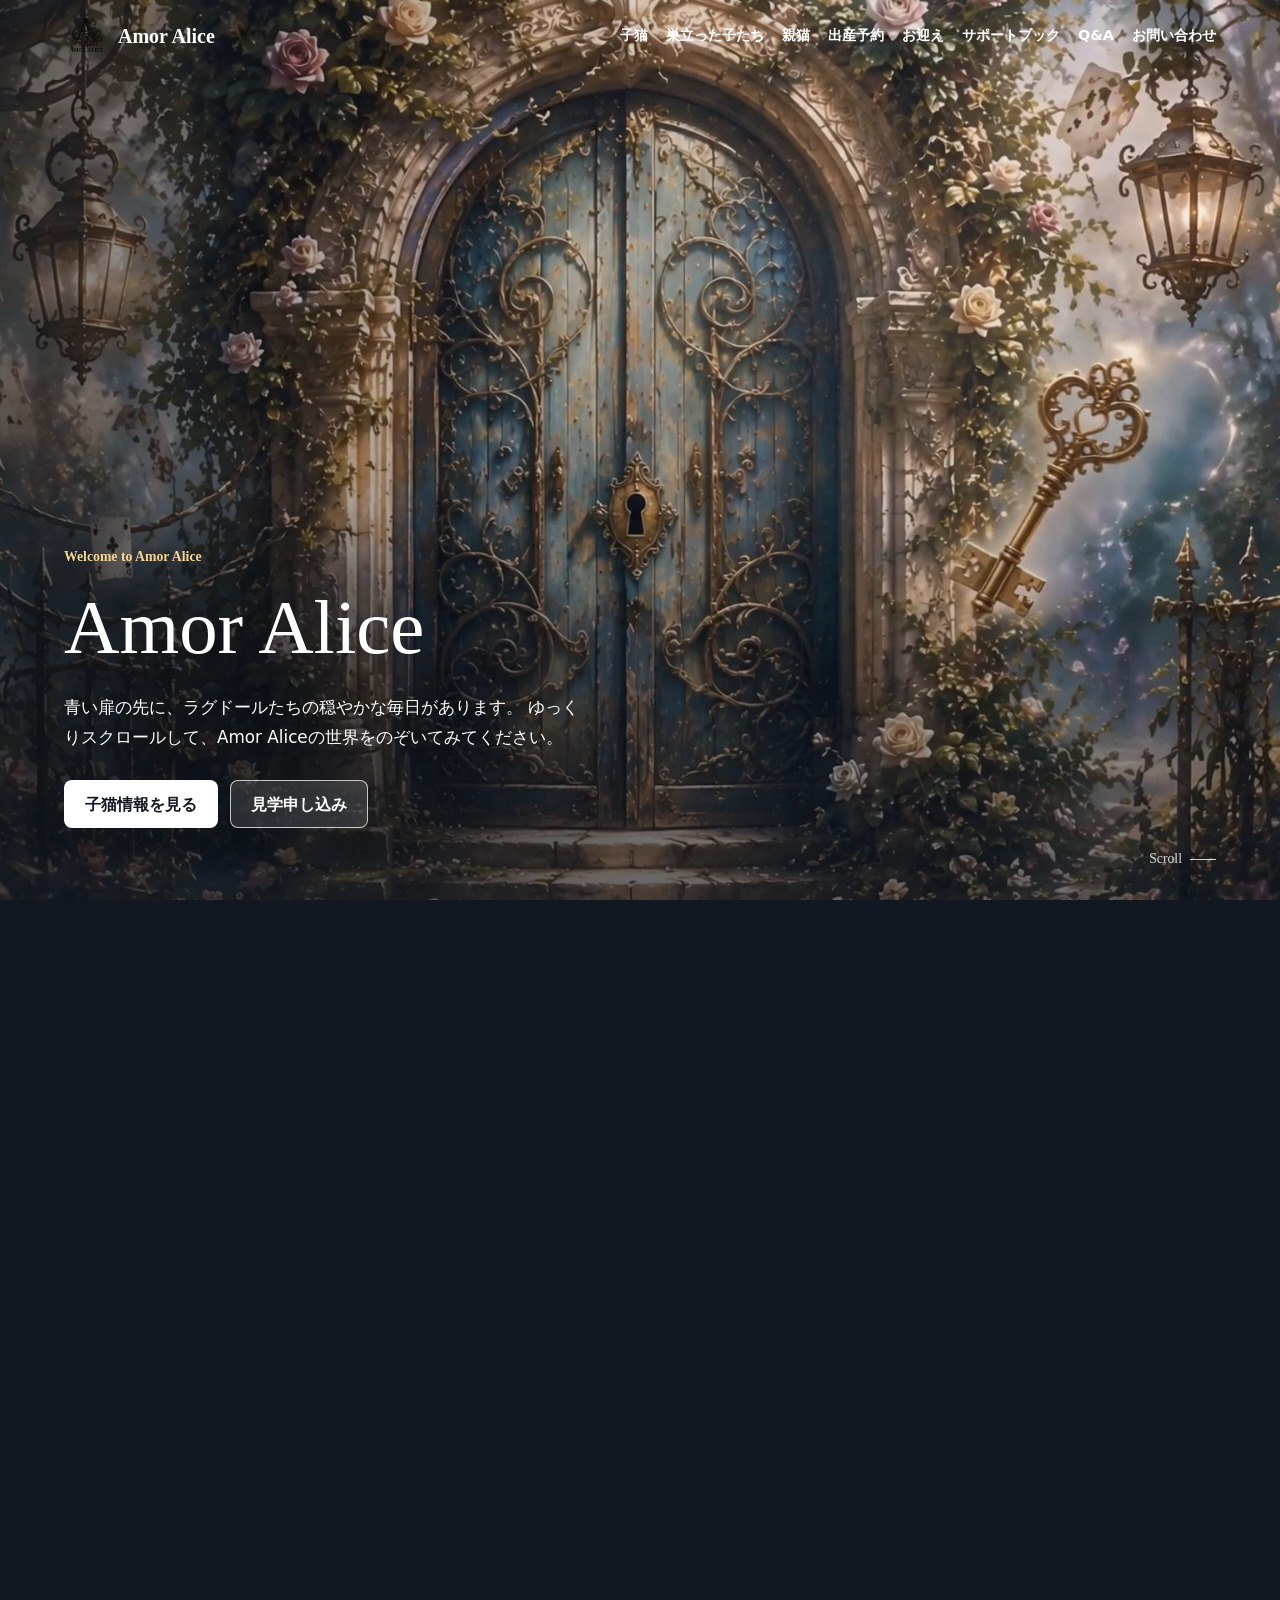
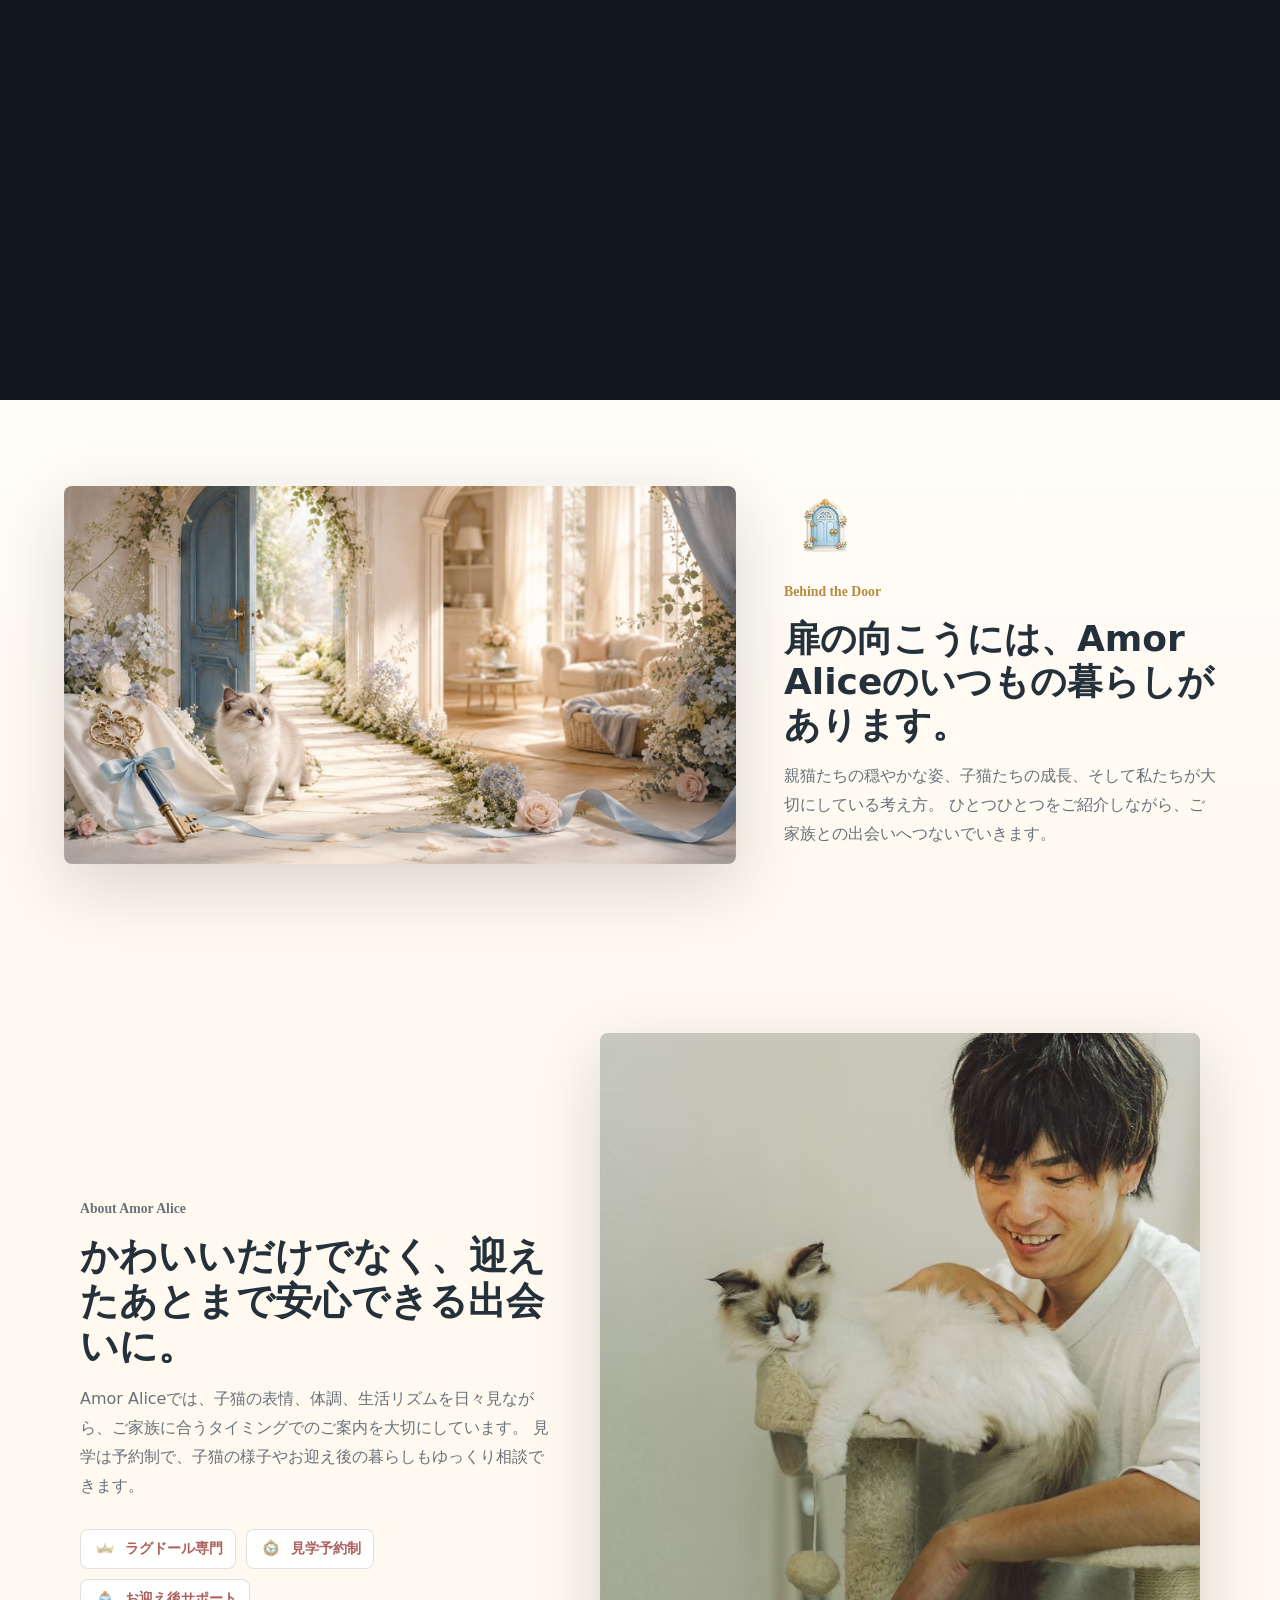
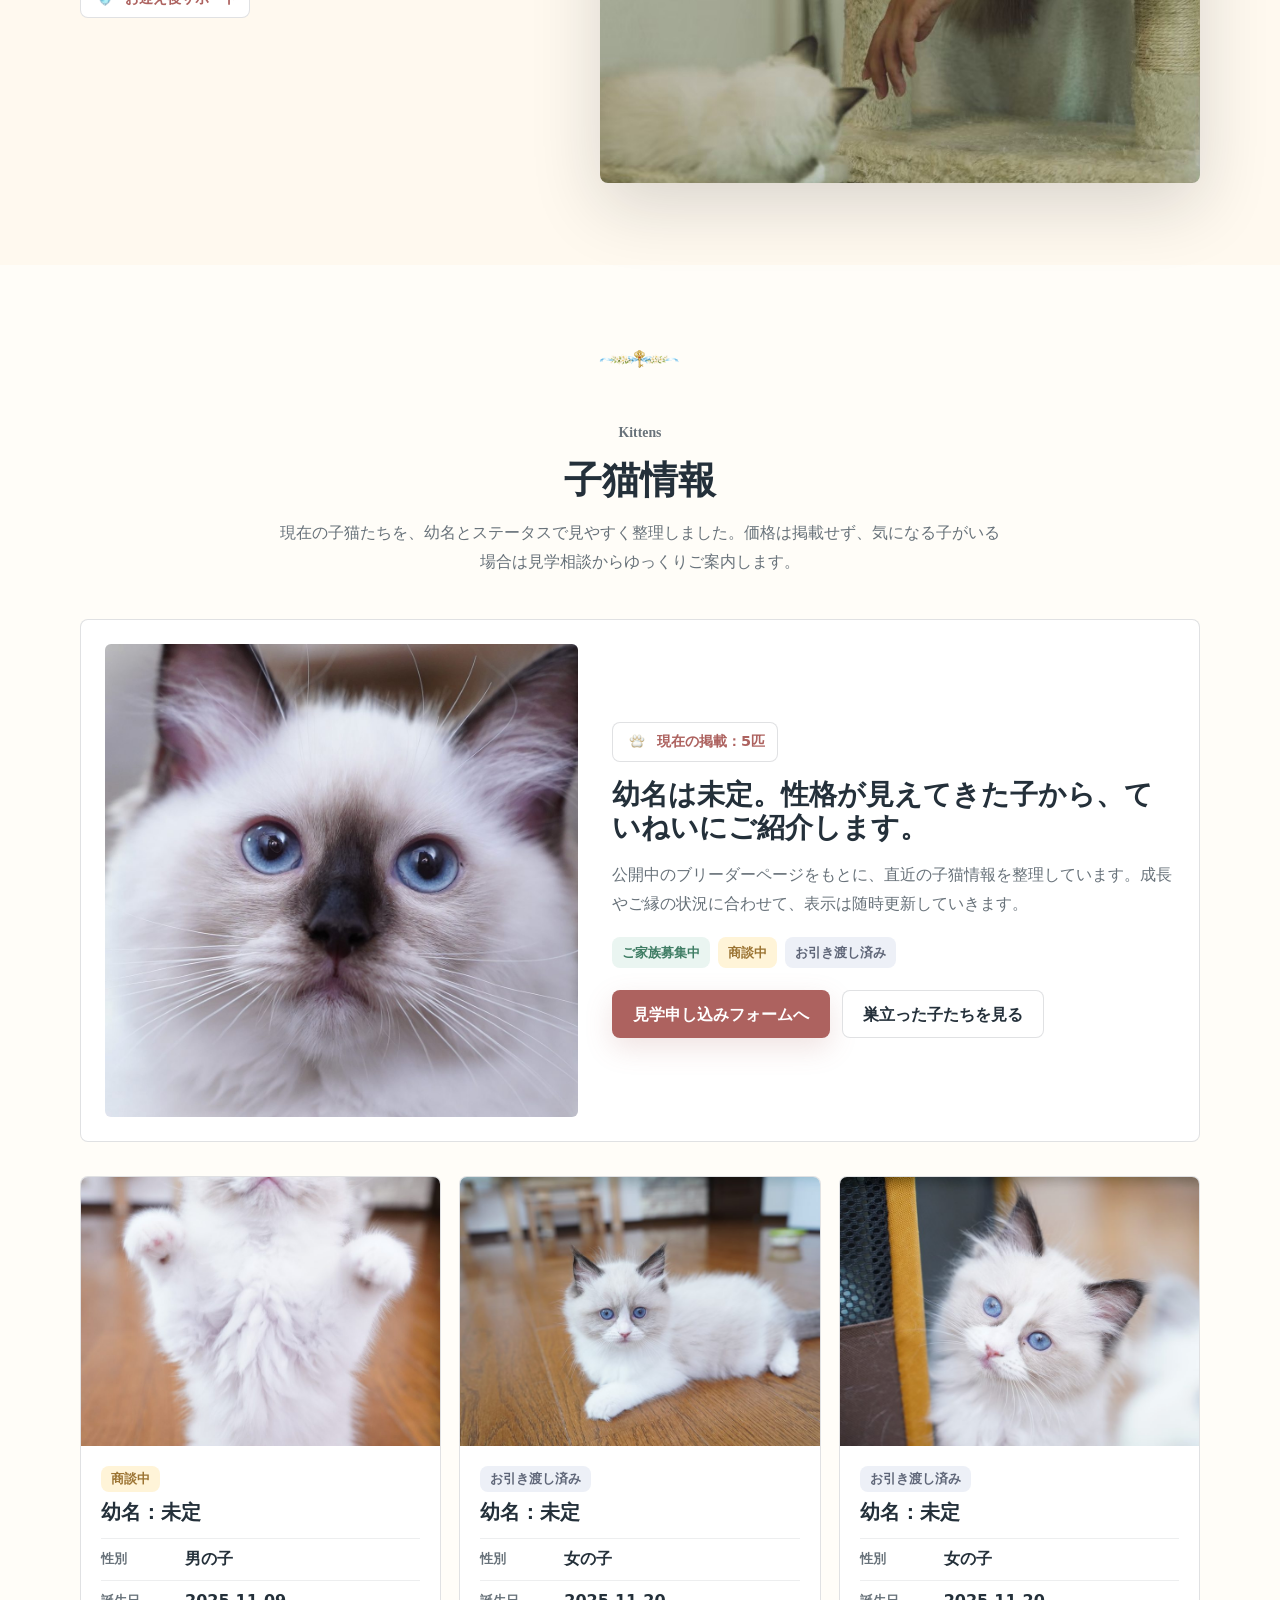
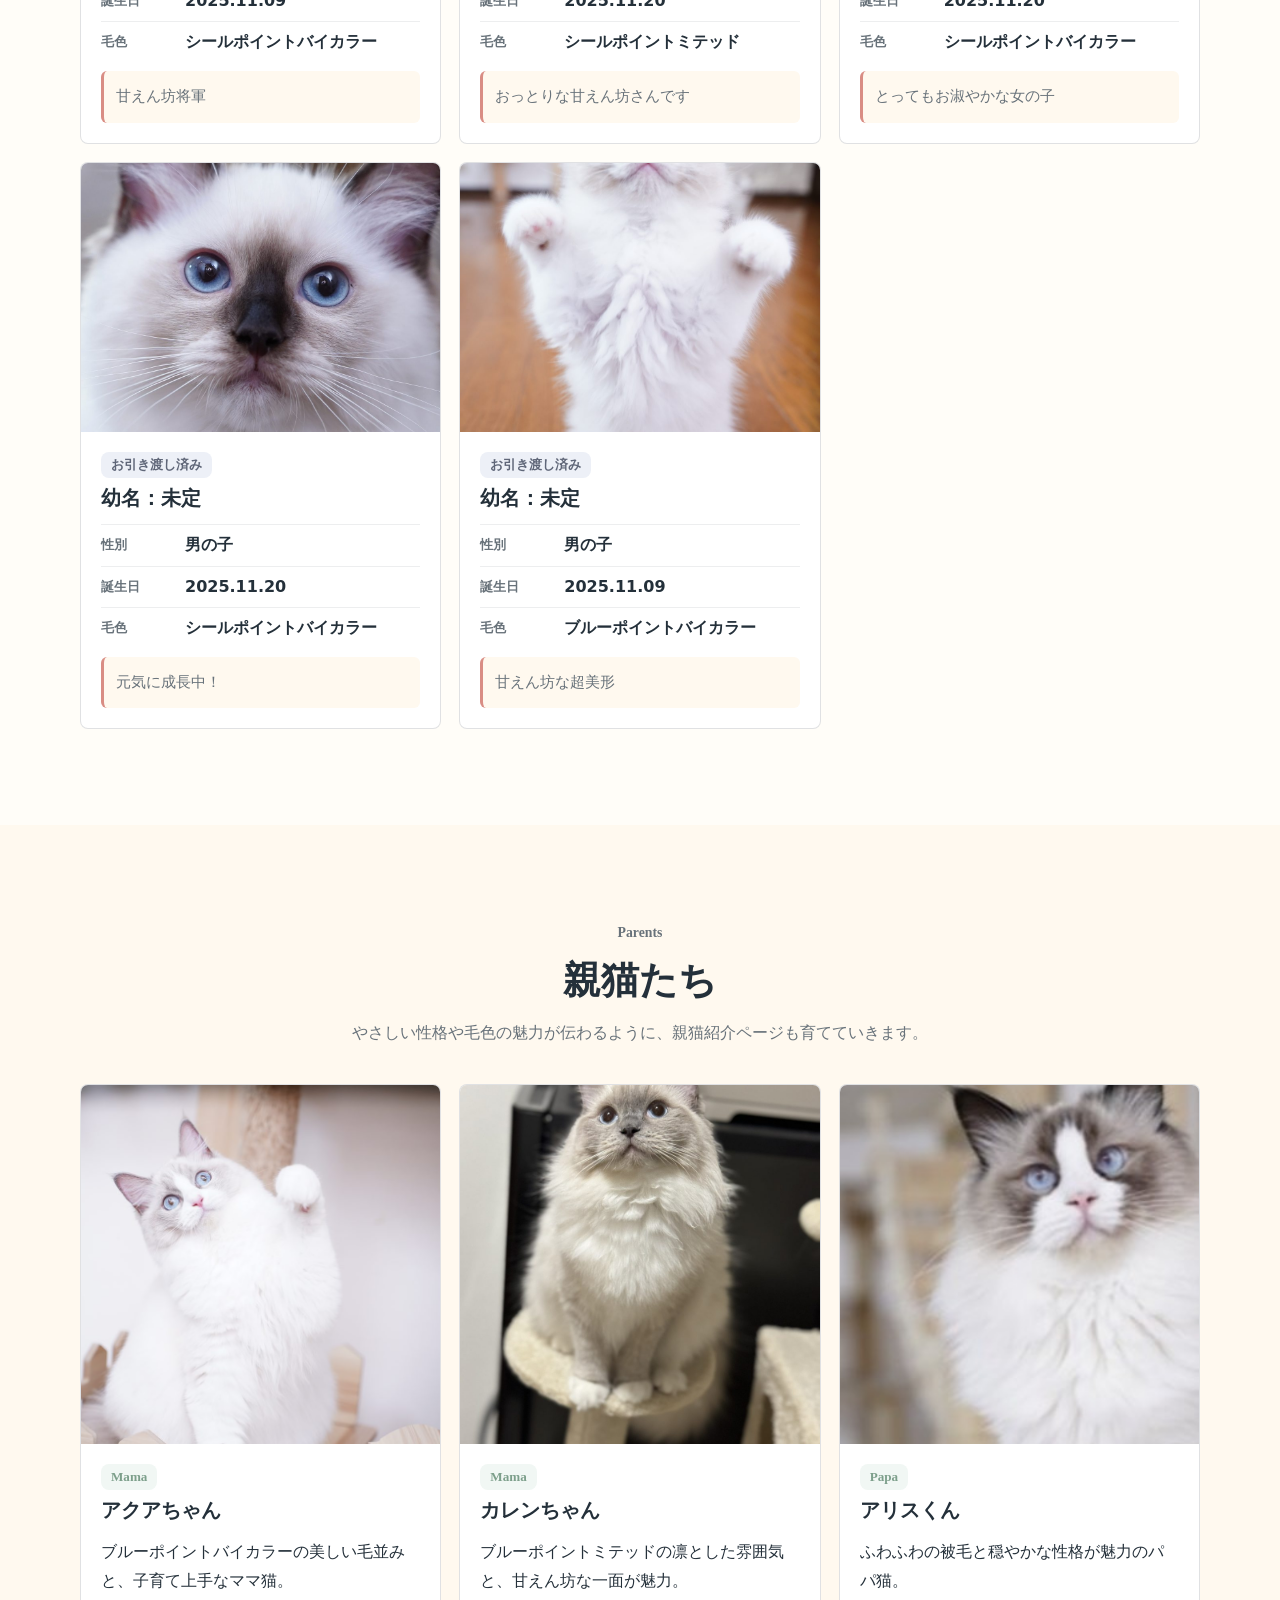
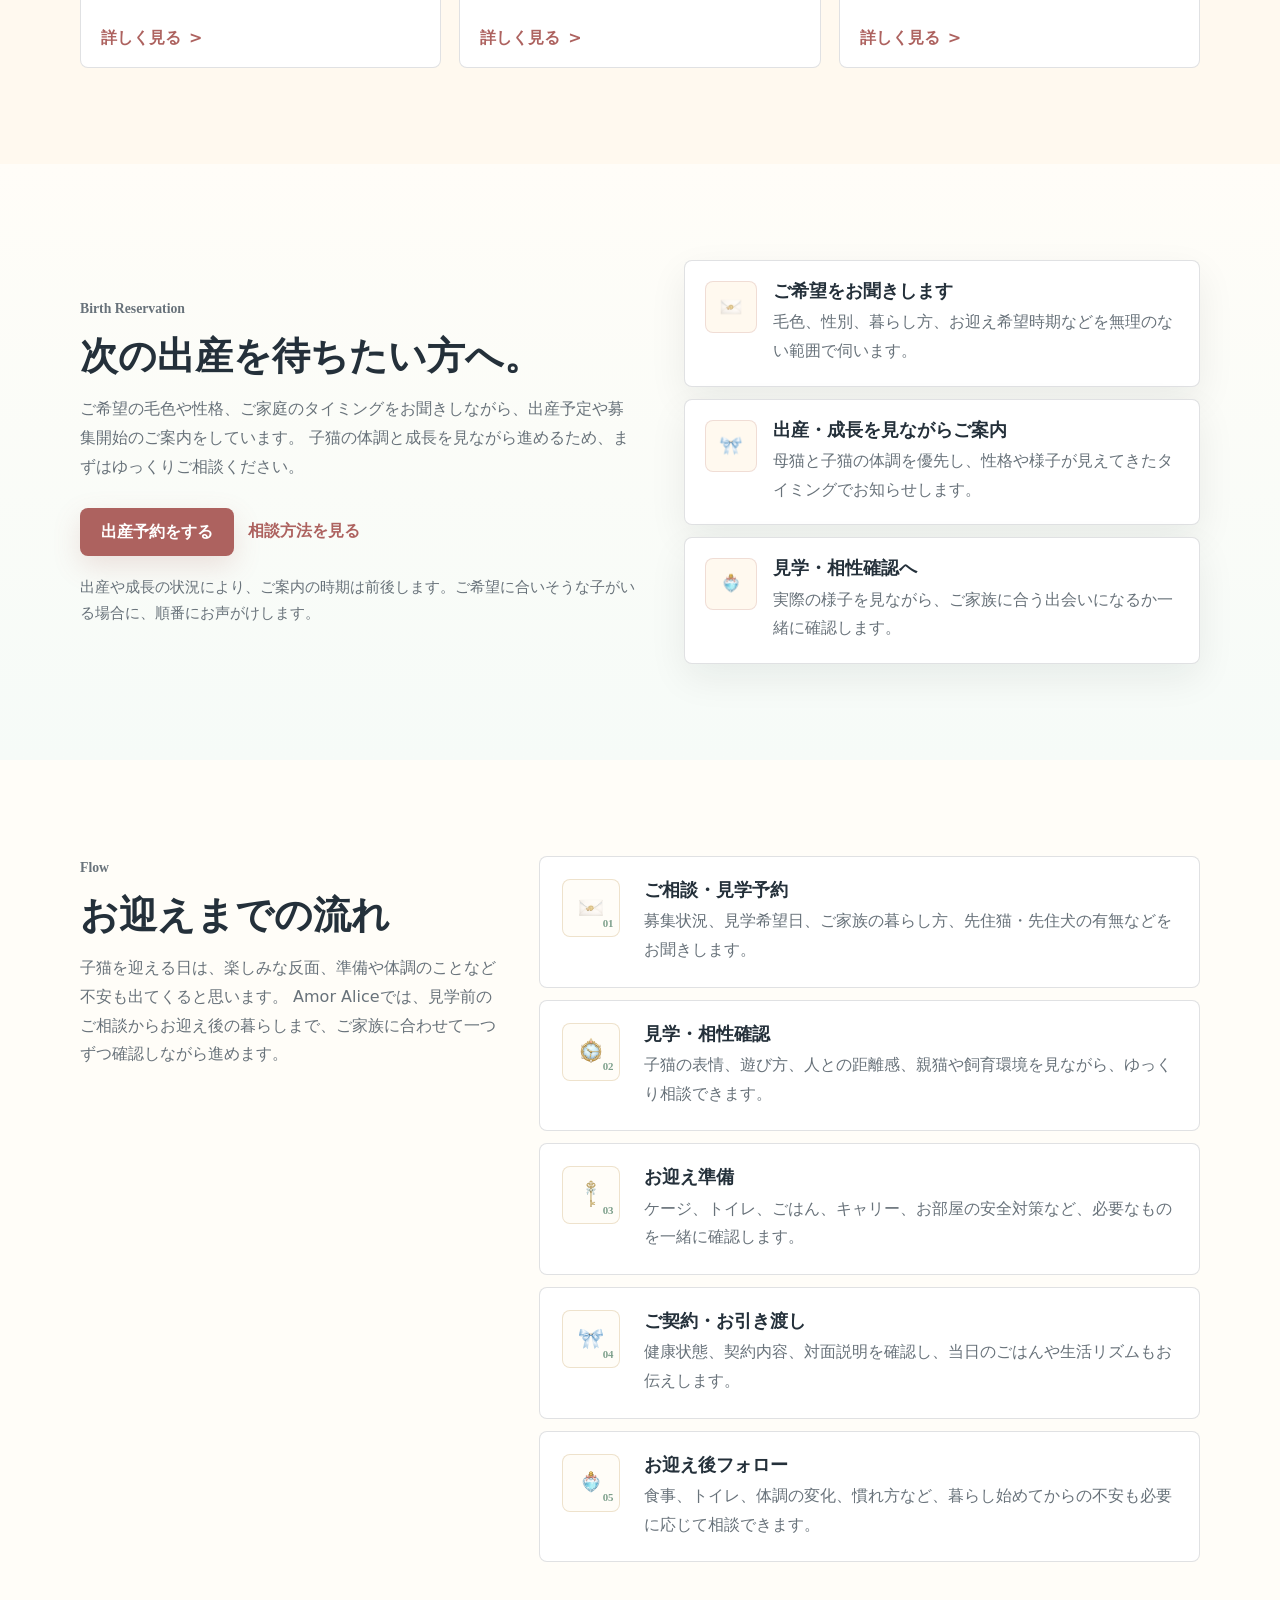
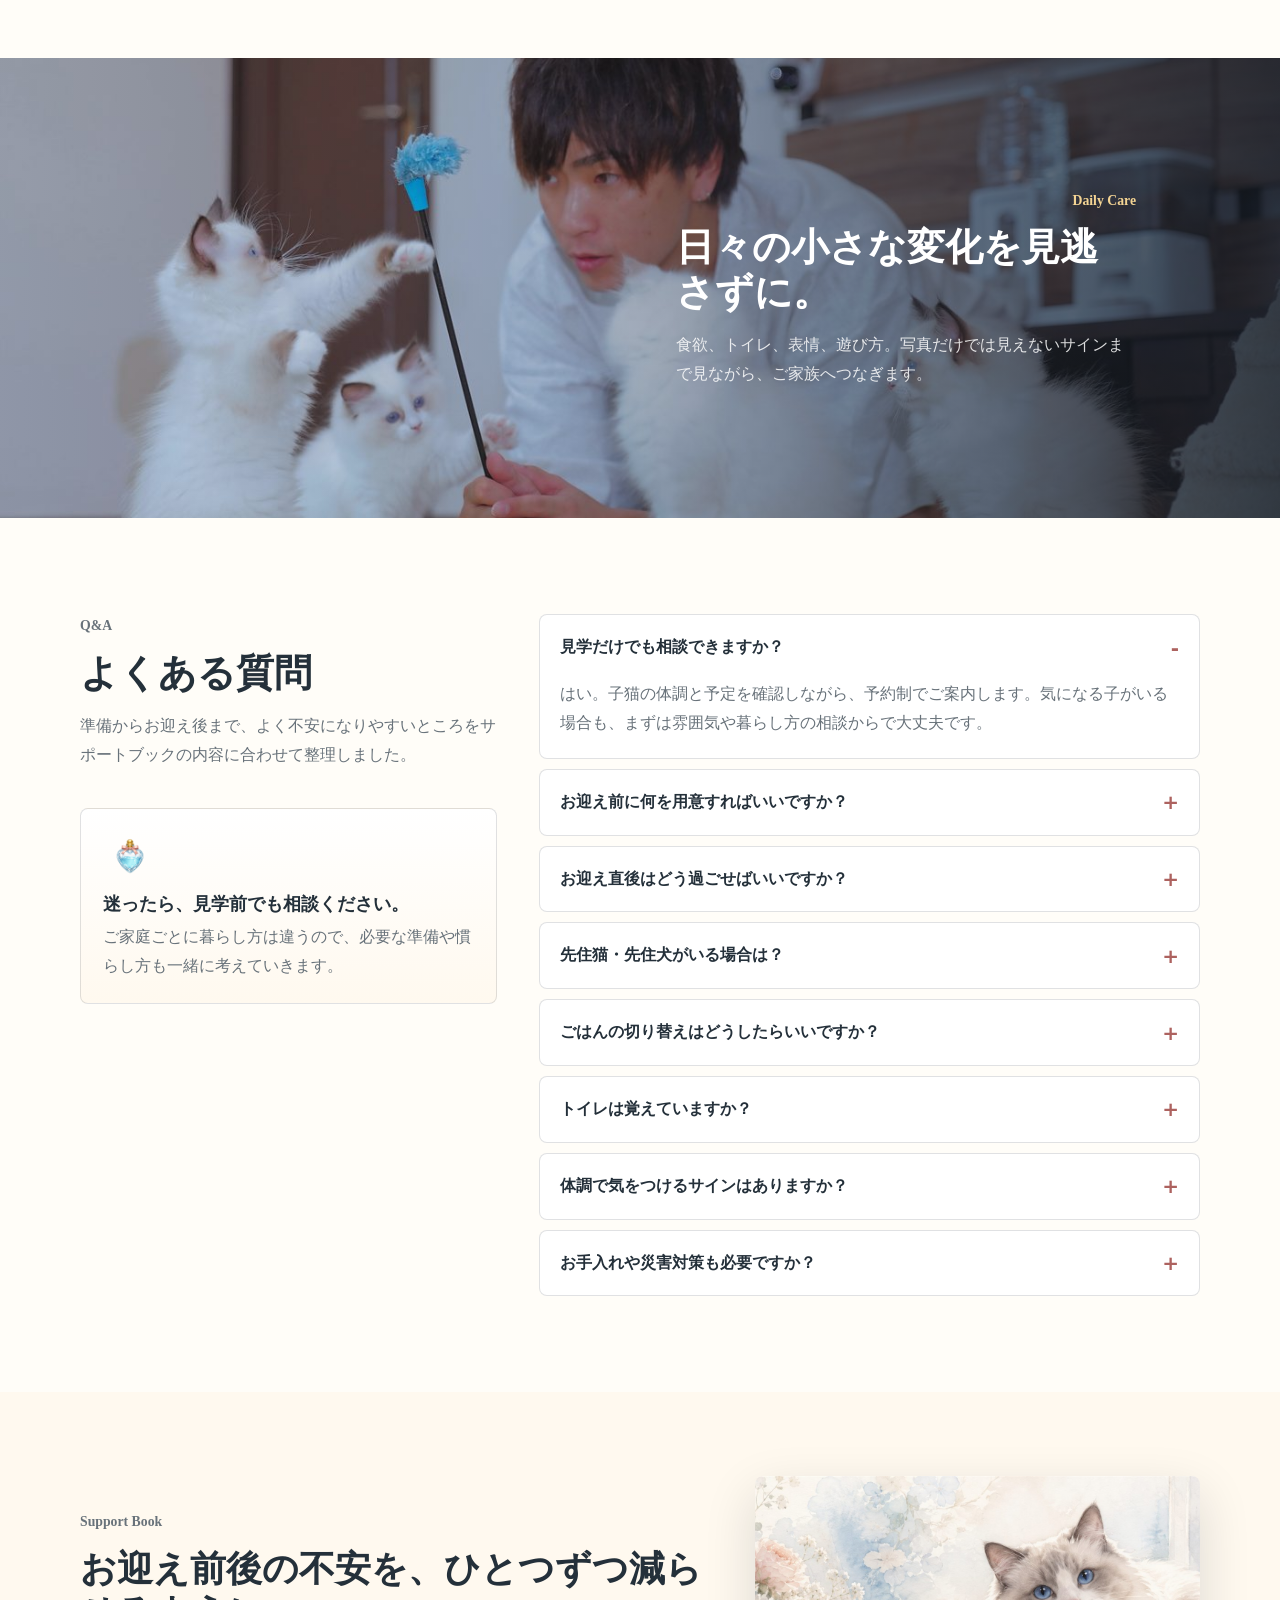
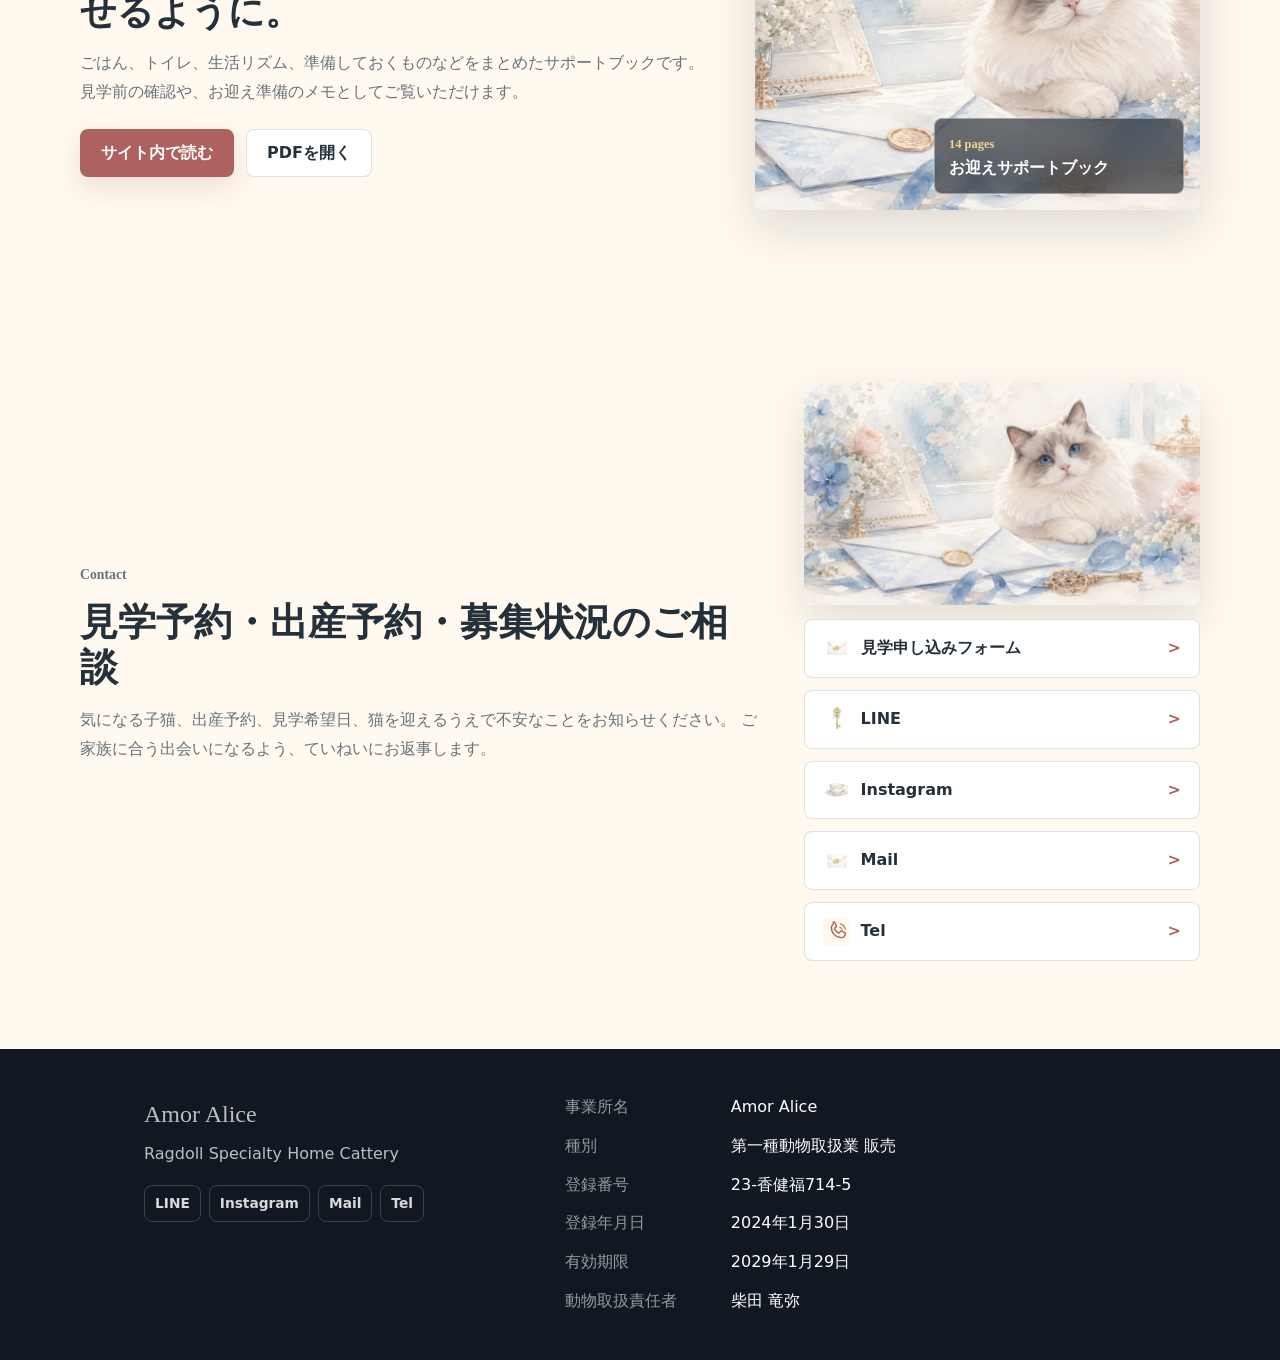
==== index.html @ f17517e4 "Add visit request form" ====
<!doctype html>
<html lang="ja">
  <head>
    <meta charset="utf-8">
    <meta name="viewport" content="width=device-width, initial-scale=1">
    <title>Amor Alice | ラグドール専門キャッテリー</title>
    <meta
      name="description"
      content="Amor Aliceは、ラグドールの健やかな成長とご家族との出会いを大切にするホームキャッテリーです。"
    >
    <link rel="stylesheet" href="styles.css?v=20260701-visit-form">
  </head>
  <body>
    <header class="site-header" data-header>
      <a class="brand" href="#top" aria-label="Amor Alice トップへ">
        <img src="assets/brand-logo.png" alt="" class="brand-mark">
        <span class="brand-name">Amor Alice</span>
      </a>
      <button class="nav-toggle" type="button" aria-expanded="false" aria-controls="site-nav" data-nav-toggle>
        Menu
      </button>
      <nav class="site-nav" id="site-nav" data-nav>
        <a href="#kittens">子猫</a>
        <a href="graduates.html">巣立った子たち</a>
        <a href="#parents">親猫</a>
        <a href="#birth-reservation">出産予約</a>
        <a href="#flow">お迎え</a>
        <a href="support-book.html">サポートブック</a>
        <a href="#faq">Q&A</a>
        <a href="#contact">お問い合わせ</a>
      </nav>
    </header>

    <main id="top">
      <section class="hero scroll-hero" aria-labelledby="hero-title" data-frame-hero>
        <div class="hero-stage">
          <canvas class="hero-canvas" data-frame-canvas aria-hidden="true"></canvas>
          <div class="hero-shade" aria-hidden="true"></div>

          <div class="hero-loader" data-frame-loader>
            <p>Loading Amor Alice</p>
            <div class="loader-track">
              <span data-frame-loader-bar></span>
            </div>
          </div>

          <div class="hero-content" data-hero-text>
            <p class="eyebrow">Welcome to Amor Alice</p>
            <h1 id="hero-title">Amor Alice</h1>
            <p class="hero-lead">
              青い扉の先に、ラグドールたちの穏やかな毎日があります。
              ゆっくりスクロールして、Amor Aliceの世界をのぞいてみてください。
            </p>
            <div class="hero-actions" aria-label="主な行き先">
              <a class="button primary" href="#kittens">子猫情報を見る</a>
              <a class="button secondary" href="visit-form.html?type=visit">見学申し込み</a>
            </div>
          </div>

          <a class="scroll-cue" href="#intro" aria-label="次のセクションへ">Scroll</a>
        </div>
      </section>

      <section class="world-entry" aria-labelledby="world-title">
        <div class="world-entry-inner">
          <figure class="world-entry-media">
            <img src="assets/generated/intro-world.jpg" alt="青い扉の先に広がるAmor Aliceの世界">
          </figure>
          <div class="world-entry-copy">
            <img class="section-accent" src="assets/generated/accent-blue-door.png" alt="">
            <p class="eyebrow">Behind the Door</p>
            <h2 id="world-title">扉の向こうには、Amor Aliceのいつもの暮らしがあります。</h2>
            <p>
              親猫たちの穏やかな姿、子猫たちの成長、そして私たちが大切にしている考え方。
              ひとつひとつをご紹介しながら、ご家族との出会いへつないでいきます。
            </p>
          </div>
        </div>
      </section>

      <section class="intro section-band" id="intro" aria-labelledby="intro-title">
        <div class="section-inner intro-grid">
          <div class="intro-copy">
            <p class="eyebrow">About Amor Alice</p>
            <h2 id="intro-title">かわいいだけでなく、迎えたあとまで安心できる出会いに。</h2>
            <p>
              Amor Aliceでは、子猫の表情、体調、生活リズムを日々見ながら、ご家族に合うタイミングでのご案内を大切にしています。
              見学は予約制で、子猫の様子やお迎え後の暮らしもゆっくり相談できます。
            </p>
            <div class="trust-strip" aria-label="Amor Aliceの特徴">
              <span><img src="assets/generated/icon-crown.png" alt="">ラグドール専門</span>
              <span><img src="assets/generated/icon-clock.png" alt="">見学予約制</span>
              <span><img src="assets/generated/icon-heart-bottle.png" alt="">お迎え後サポート</span>
            </div>
          </div>
          <figure class="intro-photo">
            <img src="assets/intro-care.jpg" alt="ラグドールと過ごすAmor Aliceの様子">
          </figure>
        </div>
      </section>

      <section class="section" id="kittens" aria-labelledby="kittens-title">
        <div class="section-inner">
          <div class="section-divider" aria-hidden="true">
            <img src="assets/generated/divider-key-flowers.png" alt="">
          </div>
          <div class="section-heading">
            <p class="eyebrow">Kittens</p>
            <h2 id="kittens-title">子猫情報</h2>
            <p>
              現在の子猫たちを、幼名とステータスで見やすく整理しました。価格は掲載せず、気になる子がいる場合は見学相談からゆっくりご案内します。
            </p>
          </div>

          <div class="kitten-feature">
            <figure>
              <img src="assets/kitten-close.jpg" alt="青い瞳のラグドールの子猫">
            </figure>
            <div class="feature-copy">
              <span class="status-pill"><img src="assets/generated/icon-paw.png" alt=""><span data-kitten-count>現在の掲載：5匹</span></span>
              <h3>幼名は未定。性格が見えてきた子から、ていねいにご紹介します。</h3>
              <p>
                公開中のブリーダーページをもとに、直近の子猫情報を整理しています。成長やご縁の状況に合わせて、表示は随時更新していきます。
              </p>
              <div class="status-legend" aria-label="子猫のステータス">
                <span class="status-available">ご家族募集中</span>
                <span class="status-talk">商談中</span>
                <span class="status-graduated">お引き渡し済み</span>
              </div>
              <div class="kitten-actions">
                <a class="button primary soft" href="visit-form.html?type=visit">見学申し込みフォームへ</a>
                <a class="button secondary ink" href="graduates.html">巣立った子たちを見る</a>
              </div>
            </div>
          </div>

          <div class="card-grid kitten-grid" aria-label="現在の子猫一覧" data-kitten-list></div>
        </div>
      </section>

      <section class="section section-band" id="parents" aria-labelledby="parents-title">
        <div class="section-inner">
          <div class="section-heading compact">
            <p class="eyebrow">Parents</p>
            <h2 id="parents-title">親猫たち</h2>
            <p>やさしい性格や毛色の魅力が伝わるように、親猫紹介ページも育てていきます。</p>
          </div>
          <div class="card-grid parent-grid">
            <a class="animal-card parent-card animal-card-link" href="parents/aqua.html" aria-label="アクアの詳しい紹介を見る">
              <img src="assets/aqua.jpg" alt="親猫アクア">
              <div class="animal-card-body">
                <p class="card-kicker">Mama</p>
                <h3>アクアちゃん</h3>
                <p>ブルーポイントバイカラーの美しい毛並みと、子育て上手なママ猫。</p>
                <span class="card-link-text">詳しく見る</span>
              </div>
            </a>
            <a class="animal-card parent-card animal-card-link" href="parents/karen.html" aria-label="カレンちゃんの詳しい紹介を見る">
              <img src="assets/karen.jpg" alt="親猫カレンちゃん">
              <div class="animal-card-body">
                <p class="card-kicker">Mama</p>
                <h3>カレンちゃん</h3>
                <p>ブルーポイントミテッドの凛とした雰囲気と、甘えん坊な一面が魅力。</p>
                <span class="card-link-text">詳しく見る</span>
              </div>
            </a>
            <a class="animal-card parent-card animal-card-link" href="parents/alice.html" aria-label="アリスくんの詳しい紹介を見る">
              <img src="assets/alice.jpg" alt="パパ猫アリスくん">
              <div class="animal-card-body">
                <p class="card-kicker">Papa</p>
                <h3>アリスくん</h3>
                <p>ふわふわの被毛と穏やかな性格が魅力のパパ猫。</p>
                <span class="card-link-text">詳しく見る</span>
              </div>
            </a>
          </div>
        </div>
      </section>

      <section class="reservation section" id="birth-reservation" aria-labelledby="reservation-title">
        <div class="section-inner reservation-layout">
          <div class="reservation-copy">
            <p class="eyebrow">Birth Reservation</p>
            <h2 id="reservation-title">次の出産を待ちたい方へ。</h2>
            <p>
              ご希望の毛色や性格、ご家庭のタイミングをお聞きしながら、出産予定や募集開始のご案内をしています。
              子猫の体調と成長を見ながら進めるため、まずはゆっくりご相談ください。
            </p>
            <div class="reservation-actions">
              <a class="button primary soft" href="visit-form.html?type=birth">出産予約をする</a>
              <a class="text-link" href="#contact">相談方法を見る</a>
            </div>
            <p class="reservation-note">
              出産や成長の状況により、ご案内の時期は前後します。ご希望に合いそうな子がいる場合に、順番にお声がけします。
            </p>
          </div>

          <ol class="reservation-steps" aria-label="出産予約の流れ">
            <li>
              <span class="reservation-icon"><img src="assets/generated/icon-envelope.png" alt=""></span>
              <div>
                <h3>ご希望をお聞きします</h3>
                <p>毛色、性別、暮らし方、お迎え希望時期などを無理のない範囲で伺います。</p>
              </div>
            </li>
            <li>
              <span class="reservation-icon"><img src="assets/generated/icon-ribbon.png" alt=""></span>
              <div>
                <h3>出産・成長を見ながらご案内</h3>
                <p>母猫と子猫の体調を優先し、性格や様子が見えてきたタイミングでお知らせします。</p>
              </div>
            </li>
            <li>
              <span class="reservation-icon"><img src="assets/generated/icon-heart-bottle.png" alt=""></span>
              <div>
                <h3>見学・相性確認へ</h3>
                <p>実際の様子を見ながら、ご家族に合う出会いになるか一緒に確認します。</p>
              </div>
            </li>
          </ol>
        </div>
      </section>

      <section class="section" id="flow" aria-labelledby="flow-title">
        <div class="section-inner flow-layout">
          <div class="flow-intro">
            <div class="section-heading left">
              <p class="eyebrow">Flow</p>
              <h2 id="flow-title">お迎えまでの流れ</h2>
              <p>
                子猫を迎える日は、楽しみな反面、準備や体調のことなど不安も出てくると思います。
                Amor Aliceでは、見学前のご相談からお迎え後の暮らしまで、ご家族に合わせて一つずつ確認しながら進めます。
              </p>
            </div>
          </div>
          <ol class="flow-list">
            <li>
              <span class="flow-number"><img src="assets/generated/icon-envelope.png" alt=""><small>01</small></span>
              <div>
                <h3>ご相談・見学予約</h3>
                <p>募集状況、見学希望日、ご家族の暮らし方、先住猫・先住犬の有無などをお聞きします。</p>
              </div>
            </li>
            <li>
              <span class="flow-number"><img src="assets/generated/icon-clock.png" alt=""><small>02</small></span>
              <div>
                <h3>見学・相性確認</h3>
                <p>子猫の表情、遊び方、人との距離感、親猫や飼育環境を見ながら、ゆっくり相談できます。</p>
              </div>
            </li>
            <li>
              <span class="flow-number"><img src="assets/generated/icon-key.png" alt=""><small>03</small></span>
              <div>
                <h3>お迎え準備</h3>
                <p>ケージ、トイレ、ごはん、キャリー、お部屋の安全対策など、必要なものを一緒に確認します。</p>
              </div>
            </li>
            <li>
              <span class="flow-number"><img src="assets/generated/icon-ribbon.png" alt=""><small>04</small></span>
              <div>
                <h3>ご契約・お引き渡し</h3>
                <p>健康状態、契約内容、対面説明を確認し、当日のごはんや生活リズムもお伝えします。</p>
              </div>
            </li>
            <li>
              <span class="flow-number"><img src="assets/generated/icon-heart-bottle.png" alt=""><small>05</small></span>
              <div>
                <h3>お迎え後フォロー</h3>
                <p>食事、トイレ、体調の変化、慣れ方など、暮らし始めてからの不安も必要に応じて相談できます。</p>
              </div>
            </li>
          </ol>
        </div>
      </section>

      <section class="photo-break" aria-label="Amor Aliceの子猫写真">
        <img src="assets/care-with-kittens.jpg" alt="子猫たちと遊びながら体調や様子を見守るAmor Alice">
        <div class="photo-break-copy">
          <p class="eyebrow">Daily Care</p>
          <h2>日々の小さな変化を見逃さずに。</h2>
          <p>食欲、トイレ、表情、遊び方。写真だけでは見えないサインまで見ながら、ご家族へつなぎます。</p>
        </div>
      </section>

      <section class="section" id="faq" aria-labelledby="faq-title">
        <div class="section-inner faq-layout">
          <div class="faq-intro">
            <div class="section-heading left">
              <p class="eyebrow">Q&A</p>
              <h2 id="faq-title">よくある質問</h2>
              <p>
                準備からお迎え後まで、よく不安になりやすいところをサポートブックの内容に合わせて整理しました。
              </p>
            </div>
            <div class="faq-support">
              <img src="assets/generated/icon-heart-bottle.png" alt="">
              <h3>迷ったら、見学前でも相談ください。</h3>
              <p>ご家庭ごとに暮らし方は違うので、必要な準備や慣らし方も一緒に考えていきます。</p>
            </div>
          </div>
          <div class="faq-list">
            <details open>
              <summary>見学だけでも相談できますか？</summary>
              <p>はい。子猫の体調と予定を確認しながら、予約制でご案内します。気になる子がいる場合も、まずは雰囲気や暮らし方の相談からで大丈夫です。</p>
            </details>
            <details>
              <summary>お迎え前に何を用意すればいいですか？</summary>
              <p>ケージ、トイレ、フードと食器、給水器、爪とぎ、キャリーを中心に準備します。お部屋のコードや小物、誤飲しやすいものも事前に整えておくと安心です。</p>
            </details>
            <details>
              <summary>お迎え直後はどう過ごせばいいですか？</summary>
              <p>最初の数日は、静かな場所で食事・水・トイレの様子を見守ります。無理に触りすぎず、子猫が自分のペースで慣れられる時間を作ります。</p>
            </details>
            <details>
              <summary>先住猫・先住犬がいる場合は？</summary>
              <p>いきなり対面させず、においの交換や短い対面から少しずつ進めます。どちらかが強く緊張しているときは、距離を戻して様子を見ます。</p>
            </details>
            <details>
              <summary>ごはんの切り替えはどうしたらいいですか？</summary>
              <p>お迎え直後は慣れたごはんを基本にし、切り替える場合は少しずつ混ぜながら進めます。食欲が落ちる、便がゆるいなど気になる変化があれば早めにご相談ください。</p>
            </details>
            <details>
              <summary>トイレは覚えていますか？</summary>
              <p>使い慣れた砂や環境に近づけると覚えやすくなります。失敗しても叱らず、場所や砂、落ち着ける環境を見直していきます。</p>
            </details>
            <details>
              <summary>体調で気をつけるサインはありますか？</summary>
              <p>食欲、排泄、呼吸、目や鼻の様子、元気の有無は毎日見ておきたいポイントです。明らかな異変や迷う症状がある場合は、動物病院への相談も含めて早めに動きましょう。</p>
            </details>
            <details>
              <summary>お手入れや災害対策も必要ですか？</summary>
              <p>ブラッシング、爪切り、耳や目のチェックは少しずつ慣らしていきます。キャリー、避難用品、脱走対策も、普段から準備しておくと安心です。</p>
            </details>
          </div>
        </div>
      </section>

      <section class="support-book section-band" id="support-book" aria-labelledby="support-book-title">
        <div class="section-inner support-book-promo">
          <div class="support-book-copy">
            <p class="eyebrow">Support Book</p>
            <h2 id="support-book-title">お迎え前後の不安を、ひとつずつ減らせるように。</h2>
            <p>
              ごはん、トイレ、生活リズム、準備しておくものなどをまとめたサポートブックです。
              見学前の確認や、お迎え準備のメモとしてご覧いただけます。
            </p>
            <div class="kitten-actions">
              <a class="button primary soft" href="support-book.html">サイト内で読む</a>
              <a class="button secondary ink" href="assets/docs/omukae-support-book.pdf" target="_blank" rel="noopener">PDFを開く</a>
            </div>
          </div>
          <figure class="support-book-visual">
            <img src="assets/generated/contact-invitation.jpg" alt="お迎えサポートブックをイメージした手紙とラグドール">
            <figcaption>
              <span>14 pages</span>
              <strong>お迎えサポートブック</strong>
            </figcaption>
          </figure>
        </div>
      </section>

      <section class="contact section-band" id="contact" aria-labelledby="contact-title">
        <div class="section-inner contact-grid">
          <div>
            <p class="eyebrow">Contact</p>
            <h2 id="contact-title">見学予約・出産予約・募集状況のご相談</h2>
            <p>
              気になる子猫、出産予約、見学希望日、猫を迎えるうえで不安なことをお知らせください。
              ご家族に合う出会いになるよう、ていねいにお返事します。
            </p>
          </div>
          <div class="contact-side">
            <img class="contact-visual" src="assets/generated/contact-invitation.jpg" alt="Amor Aliceへの相談をイメージした手紙とラグドール">
            <div class="contact-panel">
              <a class="contact-action" href="visit-form.html?type=visit" aria-label="見学申し込みフォーム">
                <span><img src="assets/generated/icon-envelope.png" alt="">見学申し込みフォーム</span>
              </a>
              <a class="contact-action" href="https://lin.ee/4A4dqHU" target="_blank" rel="noopener" aria-label="LINEで相談">
                <span><img src="assets/generated/icon-key.png" alt="">LINE</span>
              </a>
              <a class="contact-action" href="https://www.instagram.com/cattery_amor.alice/" target="_blank" rel="noopener" aria-label="Instagramで見る">
                <span><img src="assets/generated/icon-teacup.png" alt="">Instagram</span>
              </a>
              <a class="contact-action" href="mailto:cattery227.amor.alice@gmail.com" aria-label="メールで相談">
                <span><img src="assets/generated/icon-envelope.png" alt="">Mail</span>
              </a>
              <a class="contact-action" href="tel:09087426180" aria-label="電話で相談">
                <span><img src="assets/generated/icon-phone.svg" alt="">Tel</span>
              </a>
            </div>
          </div>
        </div>
      </section>
    </main>

    <footer class="site-footer">
      <div class="footer-inner">
        <div>
          <p class="footer-brand">Amor Alice</p>
          <p>Ragdoll Specialty Home Cattery</p>
          <div class="footer-links" aria-label="連絡先リンク">
            <a href="https://lin.ee/4A4dqHU" target="_blank" rel="noopener">LINE</a>
            <a href="https://www.instagram.com/cattery_amor.alice/" target="_blank" rel="noopener">Instagram</a>
            <a href="mailto:cattery227.amor.alice@gmail.com">Mail</a>
            <a href="tel:09087426180">Tel</a>
          </div>
        </div>
        <dl class="legal-list">
          <div>
            <dt>事業所名</dt>
            <dd>Amor Alice</dd>
          </div>
          <div>
            <dt>種別</dt>
            <dd>第一種動物取扱業 販売</dd>
          </div>
          <div>
            <dt>登録番号</dt>
            <dd>23-香健福714-5</dd>
          </div>
          <div>
            <dt>登録年月日</dt>
            <dd>2024年1月30日</dd>
          </div>
          <div>
            <dt>有効期限</dt>
            <dd>2029年1月29日</dd>
          </div>
          <div>
            <dt>動物取扱責任者</dt>
            <dd>柴田 竜弥</dd>
          </div>
        </dl>
      </div>
    </footer>

    <script src="kittens-data.js"></script>
    <script src="script.js?v=20260701-visit-form"></script>
  </body>
</html>
---- styles.css ----
:root {
  --cream: #fff9ef;
  --paper: #fffdf8;
  --mist: #eaf5f1;
  --rose: #d98d84;
  --rose-deep: #ad625f;
  --sage: #7d9f8b;
  --gold: #b88a3f;
  --ink: #24303a;
  --muted: #68727a;
  --line: rgba(36, 48, 58, 0.14);
  --night: #111821;
  --shadow: 0 22px 70px rgba(17, 24, 33, 0.16);
}

* {
  box-sizing: border-box;
}

html {
  scroll-behavior: smooth;
}

body {
  margin: 0;
  color: var(--ink);
  background: var(--paper);
  font-family: "Yu Gothic", "Yu Gothic UI", "Hiragino Sans", Meiryo, system-ui, sans-serif;
  line-height: 1.8;
  letter-spacing: 0;
}

img {
  display: block;
  max-width: 100%;
}

a {
  color: inherit;
  text-decoration: none;
}

.site-header {
  position: fixed;
  top: 0;
  left: 0;
  right: 0;
  z-index: 20;
  display: flex;
  align-items: center;
  justify-content: space-between;
  gap: 24px;
  min-height: 72px;
  padding: 12px min(5vw, 64px);
  color: #fff;
  transition: background 180ms ease, color 180ms ease, box-shadow 180ms ease;
}

.site-header.is-scrolled {
  color: var(--ink);
  background: rgba(255, 253, 248, 0.9);
  box-shadow: 0 10px 30px rgba(17, 24, 33, 0.08);
  backdrop-filter: blur(18px);
}

.brand {
  display: inline-flex;
  align-items: center;
  gap: 10px;
  min-width: 0;
  font-weight: 700;
}

.brand-mark {
  width: 44px;
  height: 44px;
  object-fit: contain;
}

.brand-name {
  font-family: Georgia, "Times New Roman", serif;
  font-size: 1.25rem;
  line-height: 1;
  white-space: nowrap;
}

.site-nav {
  display: flex;
  align-items: center;
  gap: 18px;
  font-size: 0.9rem;
  font-weight: 700;
}

.site-nav a {
  position: relative;
  padding: 6px 0;
}

.site-nav a::after {
  position: absolute;
  left: 0;
  right: 0;
  bottom: 0;
  height: 2px;
  content: "";
  background: currentColor;
  transform: scaleX(0);
  transform-origin: left;
  transition: transform 180ms ease;
}

.site-nav a:hover::after,
.site-nav a:focus-visible::after {
  transform: scaleX(1);
}

.nav-toggle {
  display: none;
  width: 64px;
  height: 40px;
  border: 1px solid currentColor;
  border-radius: 8px;
  color: inherit;
  background: transparent;
  font: inherit;
  font-weight: 700;
}

.hero {
  position: relative;
  color: #fff;
  background: var(--night);
}

.scroll-hero {
  height: 400vh;
}

.hero-stage {
  position: sticky;
  top: 0;
  display: grid;
  align-items: end;
  min-height: 100svh;
  padding: 118px min(5vw, 72px) 72px;
  overflow: hidden;
}

.hero-canvas,
.hero-shade {
  position: absolute;
  inset: 0;
}

.hero-canvas {
  width: 100%;
  height: 100%;
  background: #07090d;
}

.hero-shade {
  background:
    radial-gradient(circle at 68% 32%, rgba(255, 255, 255, 0.12), rgba(17, 24, 33, 0) 36%),
    linear-gradient(90deg, rgba(17, 24, 33, 0.56) 0%, rgba(17, 24, 33, 0.18) 42%, rgba(17, 24, 33, 0.02) 100%),
    linear-gradient(0deg, rgba(17, 24, 33, 0.58) 0%, rgba(17, 24, 33, 0.12) 36%, rgba(17, 24, 33, 0) 58%);
}

.hero-content {
  position: relative;
  z-index: 2;
  width: min(620px, 100%);
  transition: opacity 160ms ease, transform 160ms ease;
  will-change: opacity, transform;
}

.hero-content::before {
  content: "";
  position: absolute;
  inset: -34px -40px -28px -46px;
  z-index: -1;
  border-radius: 28px;
  background: radial-gradient(ellipse at 24% 64%, rgba(8, 12, 17, 0.58), rgba(8, 12, 17, 0.32) 46%, rgba(8, 12, 17, 0) 74%);
  filter: blur(8px);
  pointer-events: none;
}

.hero-loader {
  position: absolute;
  left: 50%;
  top: 50%;
  z-index: 4;
  width: min(320px, calc(100% - 44px));
  padding: 22px;
  border: 1px solid rgba(255, 255, 255, 0.28);
  border-radius: 8px;
  color: #fff;
  background: rgba(17, 24, 33, 0.58);
  box-shadow: 0 24px 80px rgba(0, 0, 0, 0.32);
  backdrop-filter: blur(18px);
  transform: translate(-50%, -50%);
  transition: opacity 220ms ease, visibility 220ms ease;
}

.hero-loader.is-hidden {
  visibility: hidden;
  opacity: 0;
}

.hero-loader p {
  margin: 0 0 12px;
  font-family: Georgia, "Times New Roman", serif;
  font-weight: 700;
  text-align: center;
}

.loader-track {
  height: 8px;
  overflow: hidden;
  border-radius: 999px;
  background: rgba(255, 255, 255, 0.18);
}

.loader-track span {
  display: block;
  width: 0%;
  height: 100%;
  border-radius: inherit;
  background: linear-gradient(90deg, #fff, #f4d493);
  transition: width 120ms ease;
}

.scroll-cue {
  position: absolute;
  right: min(5vw, 72px);
  bottom: 28px;
  z-index: 3;
  display: inline-flex;
  align-items: center;
  gap: 8px;
  color: rgba(255, 255, 255, 0.82);
  font-family: Georgia, "Times New Roman", serif;
  font-size: 0.86rem;
}

.scroll-cue::after {
  width: 26px;
  height: 1px;
  content: "";
  background: currentColor;
}

.eyebrow {
  margin: 0 0 12px;
  color: var(--gold);
  font-family: Georgia, "Times New Roman", serif;
  font-size: 0.86rem;
  font-weight: 700;
}

.hero .eyebrow {
  color: #f4d493;
}

h1,
h2,
h3,
p {
  overflow-wrap: anywhere;
}

h1,
h2,
h3 {
  margin: 0;
  line-height: 1.2;
  letter-spacing: 0;
}

h1 {
  font-family: Georgia, "Times New Roman", serif;
  font-size: 4.8rem;
  font-weight: 500;
}

.hero-lead {
  width: min(520px, 100%);
  margin: 18px 0 0;
  font-size: 1.05rem;
}

.hero-actions {
  display: flex;
  flex-wrap: wrap;
  gap: 12px;
  margin-top: 28px;
}

.button {
  display: inline-flex;
  align-items: center;
  justify-content: center;
  min-height: 48px;
  padding: 12px 20px;
  border: 1px solid transparent;
  border-radius: 8px;
  font-weight: 700;
  line-height: 1.2;
}

.button.primary {
  color: var(--night);
  background: #fff;
}

.button.secondary {
  color: #fff;
  border-color: rgba(255, 255, 255, 0.72);
  background: rgba(255, 255, 255, 0.12);
}

.button.primary.soft {
  color: #fff;
  background: var(--rose-deep);
  box-shadow: 0 10px 28px rgba(173, 98, 95, 0.18);
}

.button.secondary.ink {
  color: var(--ink);
  border-color: var(--line);
  background: #fff;
}

.section {
  padding: 96px min(5vw, 64px);
}

.section-band {
  background: var(--cream);
}

.section-inner {
  width: min(1120px, 100%);
  margin: 0 auto;
}

.world-entry {
  padding: 86px min(5vw, 64px);
  background: linear-gradient(180deg, #fffdf8 0%, #fff9ef 100%);
}

.world-entry-inner {
  display: grid;
  grid-template-columns: minmax(0, 1.12fr) minmax(320px, 0.72fr);
  gap: 48px;
  align-items: center;
  width: min(1180px, 100%);
  margin: 0 auto;
}

.world-entry-media {
  margin: 0;
}

.world-entry-media img {
  width: 100%;
  aspect-ratio: 16 / 9;
  border-radius: 8px;
  object-fit: cover;
  box-shadow: var(--shadow);
}

.world-entry-copy {
  position: relative;
}

.world-entry-copy h2 {
  font-size: 2.25rem;
}

.world-entry-copy p:last-child {
  color: var(--muted);
}

.section-accent {
  width: 82px;
  height: 82px;
  margin-bottom: 12px;
  object-fit: contain;
}

.intro-grid {
  display: grid;
  grid-template-columns: minmax(0, 0.88fr) minmax(320px, 1.12fr);
  gap: 48px;
  align-items: center;
  padding: 82px 0;
}

.intro-copy h2,
.section-heading h2,
.photo-break-copy h2,
.contact h2 {
  font-size: 2.35rem;
}

.intro-copy p,
.section-heading p,
.feature-copy p,
.contact p,
.flow-layout p {
  color: var(--muted);
}

.trust-strip {
  display: flex;
  flex-wrap: wrap;
  gap: 10px;
  margin-top: 28px;
}

.trust-strip span,
.status-pill {
  display: inline-flex;
  align-items: center;
  gap: 8px;
  min-height: 34px;
  padding: 6px 12px;
  border: 1px solid var(--line);
  border-radius: 8px;
  color: var(--rose-deep);
  background: #fff;
  font-size: 0.9rem;
  font-weight: 700;
}

.trust-strip img,
.status-pill img {
  width: 24px;
  height: 24px;
  flex: 0 0 auto;
  object-fit: contain;
}

.intro-photo {
  margin: 0;
}

.intro-photo img,
.kitten-feature figure > img,
.animal-card img,
.photo-break img {
  width: 100%;
  height: 100%;
  object-fit: cover;
}

.intro-photo img {
  aspect-ratio: 4 / 5;
  border-radius: 8px;
  box-shadow: var(--shadow);
  object-position: center 42%;
}

.section-heading {
  width: min(720px, 100%);
  margin: 0 auto 42px;
  text-align: center;
}

.section-heading.compact {
  margin-bottom: 36px;
}

.section-heading.left {
  margin: 0;
  text-align: left;
}

.section-divider {
  display: flex;
  justify-content: center;
  margin: -38px auto 24px;
}

.section-divider img {
  width: min(360px, 82vw);
  height: 74px;
  object-fit: contain;
}

.kitten-feature {
  display: grid;
  grid-template-columns: minmax(280px, 0.84fr) minmax(0, 1fr);
  gap: 34px;
  align-items: center;
  margin-bottom: 34px;
  padding: 24px;
  border: 1px solid var(--line);
  border-radius: 8px;
  background: #fff;
}

.kitten-feature figure {
  margin: 0;
}

.kitten-feature figure > img {
  aspect-ratio: 1 / 1;
  border-radius: 6px;
}

.feature-copy h3 {
  margin-top: 14px;
  font-size: 1.75rem;
}

.text-link {
  display: inline-flex;
  margin-top: 12px;
  color: var(--rose-deep);
  font-weight: 700;
}

.kitten-actions {
  display: flex;
  flex-wrap: wrap;
  gap: 12px;
  margin-top: 22px;
}

.card-grid {
  display: grid;
  gap: 18px;
}

.kitten-grid,
.parent-grid {
  grid-template-columns: repeat(3, minmax(0, 1fr));
}

.animal-card {
  display: flex;
  flex-direction: column;
  overflow: hidden;
  border: 1px solid var(--line);
  border-radius: 8px;
  background: #fff;
}

.animal-card-link {
  transition: border-color 180ms ease, box-shadow 180ms ease, transform 180ms ease;
}

.animal-card-link:hover,
.animal-card-link:focus-visible {
  border-color: rgba(184, 138, 63, 0.38);
  box-shadow: 0 18px 48px rgba(17, 24, 33, 0.12);
  transform: translateY(-3px);
}

.animal-card img {
  aspect-ratio: 4 / 3;
}

.parent-card img {
  aspect-ratio: 1 / 1;
}

.animal-card-body {
  display: flex;
  flex: 1;
  flex-direction: column;
  padding: 20px;
}

.card-kicker {
  width: max-content;
  max-width: 100%;
  margin: 0 0 8px;
  padding: 4px 10px;
  border-radius: 8px;
  color: var(--sage);
  background: #f1f7f4;
  font-family: Georgia, "Times New Roman", serif;
  font-size: 0.82rem;
  font-weight: 700;
  line-height: 1.35;
}

.animal-card h3 {
  font-size: 1.25rem;
}

.card-link-text {
  display: inline-flex;
  width: max-content;
  margin-top: auto;
  padding-top: 16px;
  color: var(--rose-deep);
  font-weight: 700;
  line-height: 1.2;
}

.card-link-text::after {
  content: ">";
  margin-left: 8px;
}

.status-available {
  color: #3f7d64;
  background: #eaf5f1;
}

.status-talk {
  color: #9c7433;
  background: #fff4d8;
}

.status-graduated {
  color: #5f6678;
  background: #edf0f7;
}

.status-legend {
  display: flex;
  flex-wrap: wrap;
  gap: 8px;
  margin-top: 18px;
}

.status-legend span {
  display: inline-flex;
  align-items: center;
  min-height: 30px;
  padding: 4px 10px;
  border-radius: 8px;
  font-size: 0.82rem;
  font-weight: 700;
}

.kitten-meta {
  display: grid;
  gap: 8px;
  margin: 14px 0 0;
}

.kitten-meta div {
  display: grid;
  grid-template-columns: 72px minmax(0, 1fr);
  gap: 12px;
  padding-top: 8px;
  border-top: 1px solid rgba(36, 48, 58, 0.08);
}

.kitten-meta dt {
  color: var(--muted);
  font-size: 0.82rem;
  font-weight: 700;
}

.kitten-meta dd {
  margin: 0;
  font-weight: 700;
  line-height: 1.55;
}

.kitten-note {
  margin: 16px 0 0;
  padding: 12px;
  border-left: 3px solid var(--rose);
  border-radius: 6px;
  color: var(--muted);
  background: #fff9ef;
  font-size: 0.95rem;
}

.animal-card p:last-child:not(.card-kicker) {
  margin-bottom: 0;
  color: var(--muted);
  font-size: 0.95rem;
}

.subpage {
  background: var(--paper);
}

.subpage-hero {
  padding: 118px min(5vw, 64px) 82px;
  color: #fff;
  background:
    linear-gradient(120deg, rgba(17, 24, 33, 0.9), rgba(17, 24, 33, 0.58)),
    url("assets/generated/intro-world.jpg") center / cover;
}

.subpage-hero-inner {
  display: grid;
  grid-template-columns: minmax(0, 0.86fr) minmax(320px, 0.64fr);
  gap: 42px;
  align-items: center;
  width: min(1120px, 100%);
  margin: 0 auto;
}

.subpage-hero-copy {
  width: min(640px, 100%);
}

.subpage-hero-copy h1 {
  font-size: 4.2rem;
}

.support-book-hero .subpage-hero-copy h1 {
  font-size: 3.45rem;
}

.support-book-hero .subpage-hero-copy h1 span {
  display: block;
}

.subpage-hero-copy p {
  margin: 18px 0 0;
  color: rgba(255, 255, 255, 0.82);
}

.subpage-hero-media {
  margin: 0;
}

.subpage-hero-media img {
  width: 100%;
  aspect-ratio: 4 / 3;
  border-radius: 8px;
  object-fit: cover;
  box-shadow: 0 24px 70px rgba(0, 0, 0, 0.26);
}

.parent-detail-hero {
  background:
    linear-gradient(120deg, rgba(17, 24, 33, 0.86), rgba(17, 24, 33, 0.52)),
    url("assets/generated/intro-world.jpg") center / cover;
}

.parent-detail-hero .subpage-hero-media img {
  aspect-ratio: 1 / 1;
}

.parent-detail-grid {
  display: grid;
  grid-template-columns: minmax(0, 0.9fr) minmax(300px, 0.52fr);
  gap: 44px;
  align-items: start;
}

.parent-story {
  display: grid;
  gap: 28px;
}

.parent-story h2,
.parent-profile-card h2 {
  font-size: 2rem;
}

.parent-story p,
.parent-profile-card p,
.parent-profile-card dd {
  color: var(--muted);
}

.parent-tags {
  display: flex;
  flex-wrap: wrap;
  gap: 10px;
  margin-top: 20px;
}

.parent-tags span {
  display: inline-flex;
  align-items: center;
  min-height: 34px;
  padding: 6px 12px;
  border-radius: 8px;
  color: var(--rose-deep);
  background: #fff4ee;
  font-size: 0.9rem;
  font-weight: 700;
}

.parent-profile-card {
  position: sticky;
  top: 96px;
  padding: 24px;
  border: 1px solid var(--line);
  border-radius: 8px;
  background: #fff;
  box-shadow: 0 18px 48px rgba(17, 24, 33, 0.08);
}

.parent-profile-card dl {
  display: grid;
  gap: 16px;
  margin: 22px 0 0;
}

.parent-profile-card div {
  display: grid;
  gap: 4px;
  padding-bottom: 14px;
  border-bottom: 1px solid var(--line);
}

.parent-profile-card div:last-child {
  padding-bottom: 0;
  border-bottom: 0;
}

.parent-profile-card dt {
  color: var(--ink);
  font-weight: 700;
}

.parent-next {
  display: flex;
  flex-wrap: wrap;
  align-items: center;
  gap: 12px;
  margin-top: 28px;
}

.parent-next .text-link {
  margin-top: 0;
}

.form-hero {
  background:
    linear-gradient(120deg, rgba(17, 24, 33, 0.86), rgba(17, 24, 33, 0.5)),
    url("assets/generated/contact-invitation.jpg") center / cover;
}

.form-layout {
  display: grid;
  grid-template-columns: minmax(0, 0.56fr) minmax(0, 1fr);
  gap: 44px;
  align-items: start;
}

.form-intro h2 {
  font-size: 2.2rem;
}

.form-intro p,
.form-note p {
  color: var(--muted);
}

.form-note {
  margin-top: 26px;
  padding: 20px;
  border: 1px solid var(--line);
  border-radius: 8px;
  background: #fff;
}

.form-note h3 {
  font-size: 1.1rem;
}

.visit-form {
  padding: 24px;
  border: 1px solid var(--line);
  border-radius: 8px;
  background: #fff;
  box-shadow: 0 18px 48px rgba(17, 24, 33, 0.08);
}

.form-grid {
  display: grid;
  grid-template-columns: repeat(2, minmax(0, 1fr));
  gap: 16px;
}

.form-field {
  display: grid;
  gap: 8px;
  min-width: 0;
}

.form-field span,
.form-consent {
  color: var(--ink);
  font-size: 0.92rem;
  font-weight: 700;
}

.form-field small {
  color: var(--rose-deep);
  font-size: 0.76rem;
}

.form-field input,
.form-field select,
.form-field textarea {
  width: 100%;
  min-height: 48px;
  padding: 11px 12px;
  border: 1px solid var(--line);
  border-radius: 8px;
  color: var(--ink);
  background: #fffdf8;
  font: inherit;
  line-height: 1.5;
}

.form-field textarea {
  min-height: 150px;
  resize: vertical;
}

.form-field input:focus,
.form-field select:focus,
.form-field textarea:focus {
  outline: 3px solid rgba(173, 98, 95, 0.14);
  border-color: rgba(173, 98, 95, 0.44);
}

.form-field-wide {
  grid-column: 1 / -1;
}

.form-consent {
  display: grid;
  grid-template-columns: 22px minmax(0, 1fr);
  gap: 10px;
  margin-top: 18px;
  align-items: start;
}

.form-consent input {
  width: 18px;
  height: 18px;
  margin-top: 4px;
  accent-color: var(--rose-deep);
}

.form-actions {
  display: flex;
  flex-wrap: wrap;
  align-items: center;
  gap: 12px;
  margin-top: 24px;
}

.form-actions .text-link {
  margin-top: 0;
}

.form-status {
  min-height: 1.8em;
  margin: 16px 0 0;
  color: var(--rose-deep);
  font-weight: 700;
}

.reservation {
  background: linear-gradient(180deg, #fffdf8 0%, #f6fbf8 100%);
}

.reservation-layout {
  display: grid;
  grid-template-columns: minmax(0, 0.78fr) minmax(320px, 0.72fr);
  gap: 46px;
  align-items: center;
}

.reservation-copy h2 {
  font-size: 2.35rem;
}

.reservation-copy p,
.reservation-steps p,
.reservation-note {
  color: var(--muted);
}

.reservation-actions {
  display: flex;
  flex-wrap: wrap;
  align-items: center;
  gap: 14px;
  margin-top: 26px;
}

.reservation-actions .text-link {
  margin-top: 0;
}

.reservation-note {
  margin: 18px 0 0;
  font-size: 0.92rem;
}

.reservation-steps {
  display: grid;
  gap: 12px;
  margin: 0;
  padding: 0;
  list-style: none;
}

.reservation-steps li {
  display: grid;
  grid-template-columns: 52px minmax(0, 1fr);
  gap: 16px;
  padding: 20px;
  border: 1px solid var(--line);
  border-radius: 8px;
  background: #fff;
  box-shadow: 0 14px 38px rgba(17, 24, 33, 0.07);
}

.reservation-icon {
  display: grid;
  place-items: center;
  width: 52px;
  height: 52px;
  border: 1px solid rgba(173, 98, 95, 0.18);
  border-radius: 8px;
  background: #fff9ef;
}

.reservation-icon img {
  width: 30px;
  height: 30px;
  object-fit: contain;
}

.reservation-steps h3 {
  font-size: 1.1rem;
}

.reservation-steps p {
  margin: 6px 0 0;
}

.support-book-promo {
  display: grid;
  grid-template-columns: minmax(0, 0.88fr) minmax(320px, 0.62fr);
  gap: 44px;
  align-items: center;
  padding: 84px 0;
}

.support-book-copy h2 {
  font-size: 2.25rem;
}

.support-book-copy p {
  color: var(--muted);
}

.support-book-visual {
  position: relative;
  margin: 0;
}

.support-book-visual img {
  width: 100%;
  aspect-ratio: 4 / 3;
  border-radius: 8px;
  object-fit: cover;
  box-shadow: 0 18px 52px rgba(17, 24, 33, 0.14);
}

.support-book-visual figcaption {
  position: absolute;
  right: 16px;
  bottom: 16px;
  width: min(250px, calc(100% - 32px));
  padding: 14px;
  border: 1px solid rgba(255, 255, 255, 0.38);
  border-radius: 8px;
  color: #fff;
  background: rgba(17, 24, 33, 0.6);
  backdrop-filter: blur(14px);
}

.support-book-visual figcaption span {
  display: block;
  color: #f4d493;
  font-family: Georgia, "Times New Roman", serif;
  font-size: 0.78rem;
  font-weight: 700;
}

.support-book-visual figcaption strong {
  display: block;
  margin-top: 2px;
  line-height: 1.35;
}

.pdf-note {
  margin: 10px 0 24px;
}

.pdf-note .text-link {
  margin-top: 0;
}

.pdf-frame {
  overflow: hidden;
  border: 1px solid var(--line);
  border-radius: 8px;
  background: #fff;
  box-shadow: 0 18px 48px rgba(17, 24, 33, 0.1);
}

.pdf-frame iframe {
  display: block;
  width: 100%;
  height: min(82svh, 920px);
  min-height: 680px;
  border: 0;
}

.flow-layout {
  display: grid;
  grid-template-columns: minmax(0, 0.68fr) minmax(0, 1.08fr);
  gap: 42px;
  align-items: start;
}

.flow-intro,
.faq-intro {
  display: grid;
  gap: 22px;
  align-content: start;
}

.faq-support {
  padding: 22px;
  border: 1px solid var(--line);
  border-radius: 8px;
  background: linear-gradient(180deg, #fff 0%, #fff9ef 100%);
}

.faq-support h3 {
  font-size: 1.15rem;
}

.flow-list {
  display: grid;
  gap: 12px;
  margin: 0;
  padding: 0;
  list-style: none;
}

.flow-list li {
  display: grid;
  grid-template-columns: 64px minmax(0, 1fr);
  gap: 18px;
  padding: 22px;
  border: 1px solid var(--line);
  border-radius: 8px;
  background: #fff;
}

.flow-number {
  position: relative;
  display: grid;
  place-items: center;
  width: 58px;
  height: 58px;
  border-radius: 8px;
  border: 1px solid rgba(184, 138, 63, 0.24);
  background: #fffdf8;
}

.flow-number img {
  width: 34px;
  height: 34px;
  object-fit: contain;
}

.flow-number small {
  position: absolute;
  right: 5px;
  bottom: 3px;
  color: var(--sage);
  font-family: Georgia, "Times New Roman", serif;
  font-size: 0.68rem;
  font-weight: 700;
}

.flow-list h3 {
  font-size: 1.15rem;
}

.flow-list p {
  margin: 6px 0 0;
}

.photo-break {
  position: relative;
  min-height: 460px;
  overflow: hidden;
  color: #fff;
}

.photo-break::after {
  position: absolute;
  inset: 0;
  content: "";
  background:
    linear-gradient(90deg, rgba(17, 24, 33, 0.03), rgba(17, 24, 33, 0.2) 42%, rgba(17, 24, 33, 0.78));
}

.photo-break img {
  position: absolute;
  inset: 0;
  object-position: center 45%;
}

.photo-break-copy {
  position: relative;
  z-index: 1;
  display: grid;
  align-content: center;
  justify-items: end;
  width: min(1120px, 100%);
  min-height: 460px;
  margin: 0 auto;
  padding: 64px min(5vw, 64px);
}

.photo-break-copy .eyebrow {
  color: #f4d493;
}

.photo-break-copy h2,
.photo-break-copy p:not(.eyebrow) {
  width: min(460px, 100%);
}

.photo-break-copy p:not(.eyebrow) {
  margin: 14px 0 0;
  color: rgba(255, 255, 255, 0.84);
  font-size: 1.02rem;
}

.faq-layout {
  display: grid;
  grid-template-columns: minmax(0, 0.68fr) minmax(0, 1.08fr);
  gap: 42px;
}

.faq-list {
  display: grid;
  gap: 10px;
}

.faq-support img {
  width: 54px;
  height: 54px;
  object-fit: contain;
}

.faq-support h3 {
  margin-top: 8px;
}

.faq-support p {
  margin: 8px 0 0;
  color: var(--muted);
}

details {
  border: 1px solid var(--line);
  border-radius: 8px;
  background: #fff;
}

summary {
  display: flex;
  align-items: center;
  justify-content: space-between;
  gap: 16px;
  cursor: pointer;
  padding: 18px 20px;
  font-weight: 700;
}

summary::-webkit-details-marker {
  display: none;
}

summary::marker {
  content: "";
}

summary::after {
  flex: 0 0 auto;
  content: "+";
  color: var(--rose-deep);
  font-size: 1.25rem;
  line-height: 1;
}

details[open] summary::after {
  content: "-";
}

details p {
  margin: 0;
  padding: 0 20px 20px;
  color: var(--muted);
}

.contact {
  padding: 88px min(5vw, 64px);
}

.contact-grid {
  display: grid;
  grid-template-columns: minmax(0, 1fr) minmax(280px, 0.58fr);
  gap: 40px;
  align-items: center;
}

.contact-panel {
  display: grid;
  gap: 12px;
}

.contact-side {
  display: grid;
  gap: 14px;
}

.contact-visual {
  width: 100%;
  aspect-ratio: 16 / 9;
  border-radius: 8px;
  object-fit: cover;
  box-shadow: 0 16px 44px rgba(17, 24, 33, 0.12);
}

.contact-action {
  appearance: none;
  display: flex;
  align-items: center;
  justify-content: space-between;
  min-height: 56px;
  padding: 14px 18px;
  border: 1px solid var(--line);
  border-radius: 8px;
  color: inherit;
  background: #fff;
  cursor: pointer;
  font: inherit;
  font-weight: 700;
  text-align: left;
  text-decoration: none;
}

.contact-action:hover,
.contact-action:focus-visible {
  border-color: rgba(173, 98, 95, 0.36);
  box-shadow: 0 12px 30px rgba(173, 98, 95, 0.12);
}

.contact-action span {
  display: inline-flex;
  align-items: center;
  gap: 10px;
  min-width: 0;
}

.contact-action img {
  width: 28px;
  height: 28px;
  flex: 0 0 auto;
  object-fit: contain;
}

.contact-action::after {
  content: ">";
  color: var(--rose-deep);
}

.site-footer {
  color: #fff;
  background: var(--night);
}

.footer-inner {
  display: grid;
  grid-template-columns: minmax(0, 0.8fr) minmax(0, 1.2fr);
  gap: 40px;
  width: min(1120px, 100%);
  margin: 0 auto;
  padding: 44px min(5vw, 64px);
}

.footer-brand {
  margin: 0 0 4px;
  font-family: Georgia, "Times New Roman", serif;
  font-size: 1.5rem;
}

.site-footer p {
  margin-top: 0;
  color: rgba(255, 255, 255, 0.72);
}

.footer-links {
  display: flex;
  flex-wrap: wrap;
  gap: 8px;
  margin-top: 16px;
}

.footer-links a {
  display: inline-flex;
  align-items: center;
  min-height: 34px;
  padding: 5px 10px;
  border: 1px solid rgba(255, 255, 255, 0.18);
  border-radius: 8px;
  color: rgba(255, 255, 255, 0.84);
  font-size: 0.86rem;
  font-weight: 700;
}

.footer-links a:hover,
.footer-links a:focus-visible {
  border-color: rgba(244, 212, 147, 0.52);
  color: #fff;
}

.legal-list {
  display: grid;
  gap: 10px;
  margin: 0;
}

.legal-list div {
  display: grid;
  grid-template-columns: 150px minmax(0, 1fr);
  gap: 16px;
}

.legal-list dt {
  color: rgba(255, 255, 255, 0.56);
}

.legal-list dd {
  margin: 0;
}

@media (max-width: 860px) {
  .site-header {
    min-height: 64px;
    padding: 10px 18px;
  }

  .nav-toggle {
    display: inline-flex;
    align-items: center;
    justify-content: center;
  }

  .site-nav {
    position: absolute;
    top: calc(100% + 8px);
    right: 18px;
    display: none;
    width: min(260px, calc(100vw - 36px));
    padding: 12px;
    border: 1px solid var(--line);
    border-radius: 8px;
    color: var(--ink);
    background: rgba(255, 253, 248, 0.96);
    box-shadow: var(--shadow);
  }

  .site-nav.is-open {
    display: grid;
  }

  .site-nav a {
    padding: 10px;
  }

  .scroll-hero {
    height: 350vh;
  }

  .hero-stage {
    min-height: 100svh;
    padding: 98px 22px 48px;
  }

  .hero-shade {
    background:
      linear-gradient(0deg, rgba(17, 24, 33, 0.62) 0%, rgba(17, 24, 33, 0.18) 46%, rgba(17, 24, 33, 0.02) 76%),
      radial-gradient(ellipse at 24% 80%, rgba(17, 24, 33, 0.5), rgba(17, 24, 33, 0) 60%),
      linear-gradient(90deg, rgba(17, 24, 33, 0.2), rgba(17, 24, 33, 0.02));
  }

  .hero-content::before {
    inset: -24px -18px -22px -18px;
    border-radius: 22px;
    background: radial-gradient(ellipse at 28% 70%, rgba(8, 12, 17, 0.56), rgba(8, 12, 17, 0.28) 48%, rgba(8, 12, 17, 0) 76%);
  }

  .scroll-cue {
    right: 22px;
  }

  h1 {
    font-size: 3.25rem;
  }

  .hero-lead {
    font-size: 1rem;
  }

  .section {
    padding: 72px 22px;
  }

  .world-entry-inner,
  .intro-grid,
  .kitten-feature,
  .flow-layout,
  .faq-layout,
  .contact-grid,
  .parent-detail-grid,
  .form-layout,
  .reservation-layout,
  .support-book-promo,
  .subpage-hero-inner,
  .footer-inner {
    grid-template-columns: 1fr;
  }

  .parent-profile-card {
    position: static;
  }

  .intro-grid {
    gap: 30px;
    padding: 72px 22px;
  }

  .world-entry {
    padding: 72px 22px;
  }

  .world-entry-inner {
    gap: 28px;
  }

  .world-entry-copy h2 {
    font-size: 1.9rem;
  }

  .intro-copy h2,
  .form-intro h2,
  .section-heading h2,
  .reservation-copy h2,
  .support-book-copy h2,
  .photo-break-copy h2,
  .contact h2 {
    font-size: 1.9rem;
  }

  .kitten-grid,
  .parent-grid {
    grid-template-columns: 1fr;
  }

  .form-grid {
    grid-template-columns: 1fr;
  }

  .visit-form {
    padding: 18px;
  }

  .kitten-feature {
    padding: 16px;
  }

  .subpage-hero {
    padding: 104px 22px 72px;
  }

  .subpage-hero-inner {
    gap: 30px;
  }

  .subpage-hero-copy h1 {
    font-size: 3.2rem;
  }

  .support-book-hero .subpage-hero-copy h1 {
    font-size: 2.85rem;
  }

  .support-book-promo {
    gap: 30px;
    padding: 72px 22px;
  }

  .pdf-frame iframe {
    height: 72svh;
    min-height: 560px;
  }

  .flow-list li {
    grid-template-columns: 54px minmax(0, 1fr);
    padding: 18px;
  }

  .faq-support {
    padding: 18px;
  }

  .photo-break,
  .photo-break-copy {
    min-height: 360px;
  }

  .photo-break::after {
    background:
      linear-gradient(0deg, rgba(17, 24, 33, 0.84), rgba(17, 24, 33, 0.32) 58%, rgba(17, 24, 33, 0.08));
  }

  .photo-break img {
    object-position: 38% center;
  }

  .photo-break-copy {
    align-content: end;
    justify-items: start;
  }

  .legal-list div {
    grid-template-columns: 1fr;
    gap: 2px;
  }
}

@media (max-width: 520px) {
  .brand-name {
    font-size: 1rem;
  }

  h1 {
    font-size: 2.6rem;
  }

  .button {
    width: 100%;
  }

  .scroll-hero {
    height: 300vh;
  }

  .hero-actions {
    gap: 10px;
  }

  .feature-copy h3 {
    font-size: 1.45rem;
  }

  .subpage-hero-copy h1 {
    font-size: 2.55rem;
  }

  .support-book-hero .subpage-hero-copy h1 {
    font-size: 2.35rem;
  }

  .kitten-meta div {
    grid-template-columns: 1fr;
    gap: 2px;
  }

  .pdf-frame iframe {
    min-height: 520px;
  }

  .contact {
    padding: 72px 22px;
  }
}
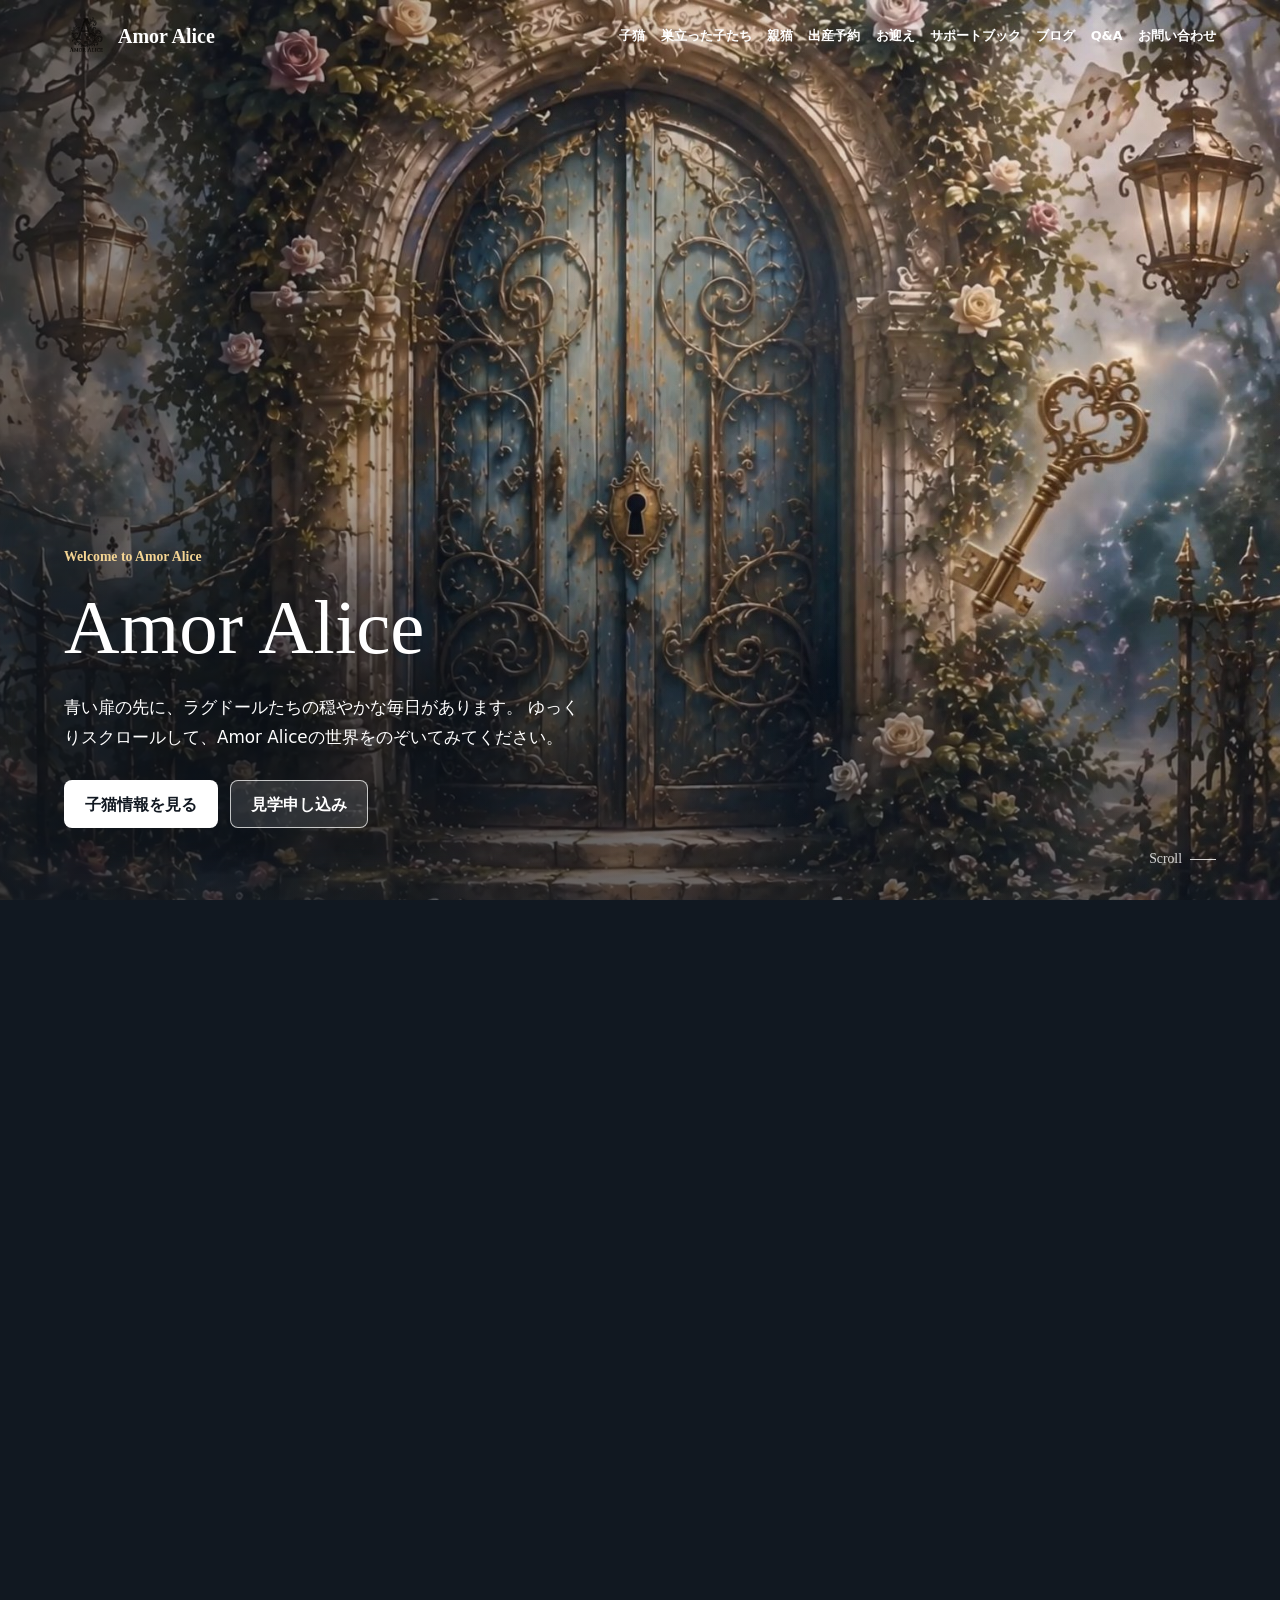
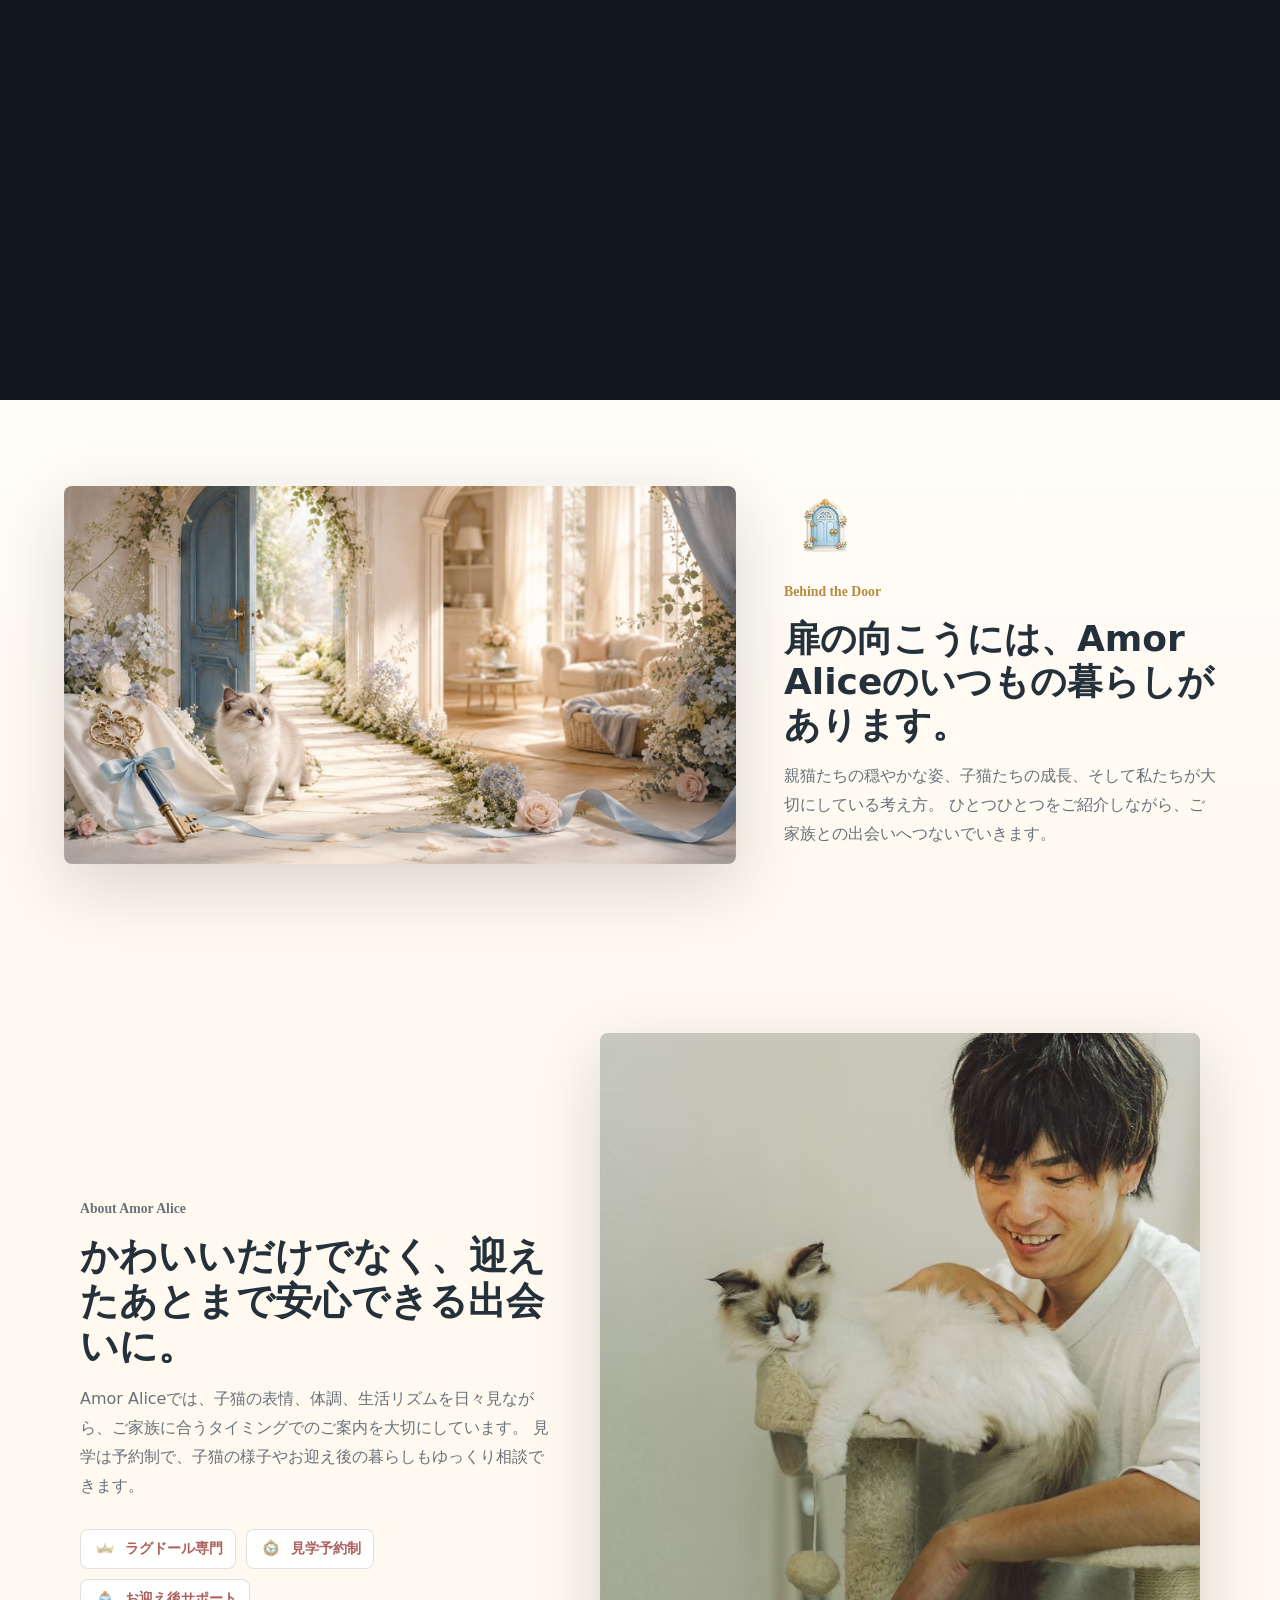
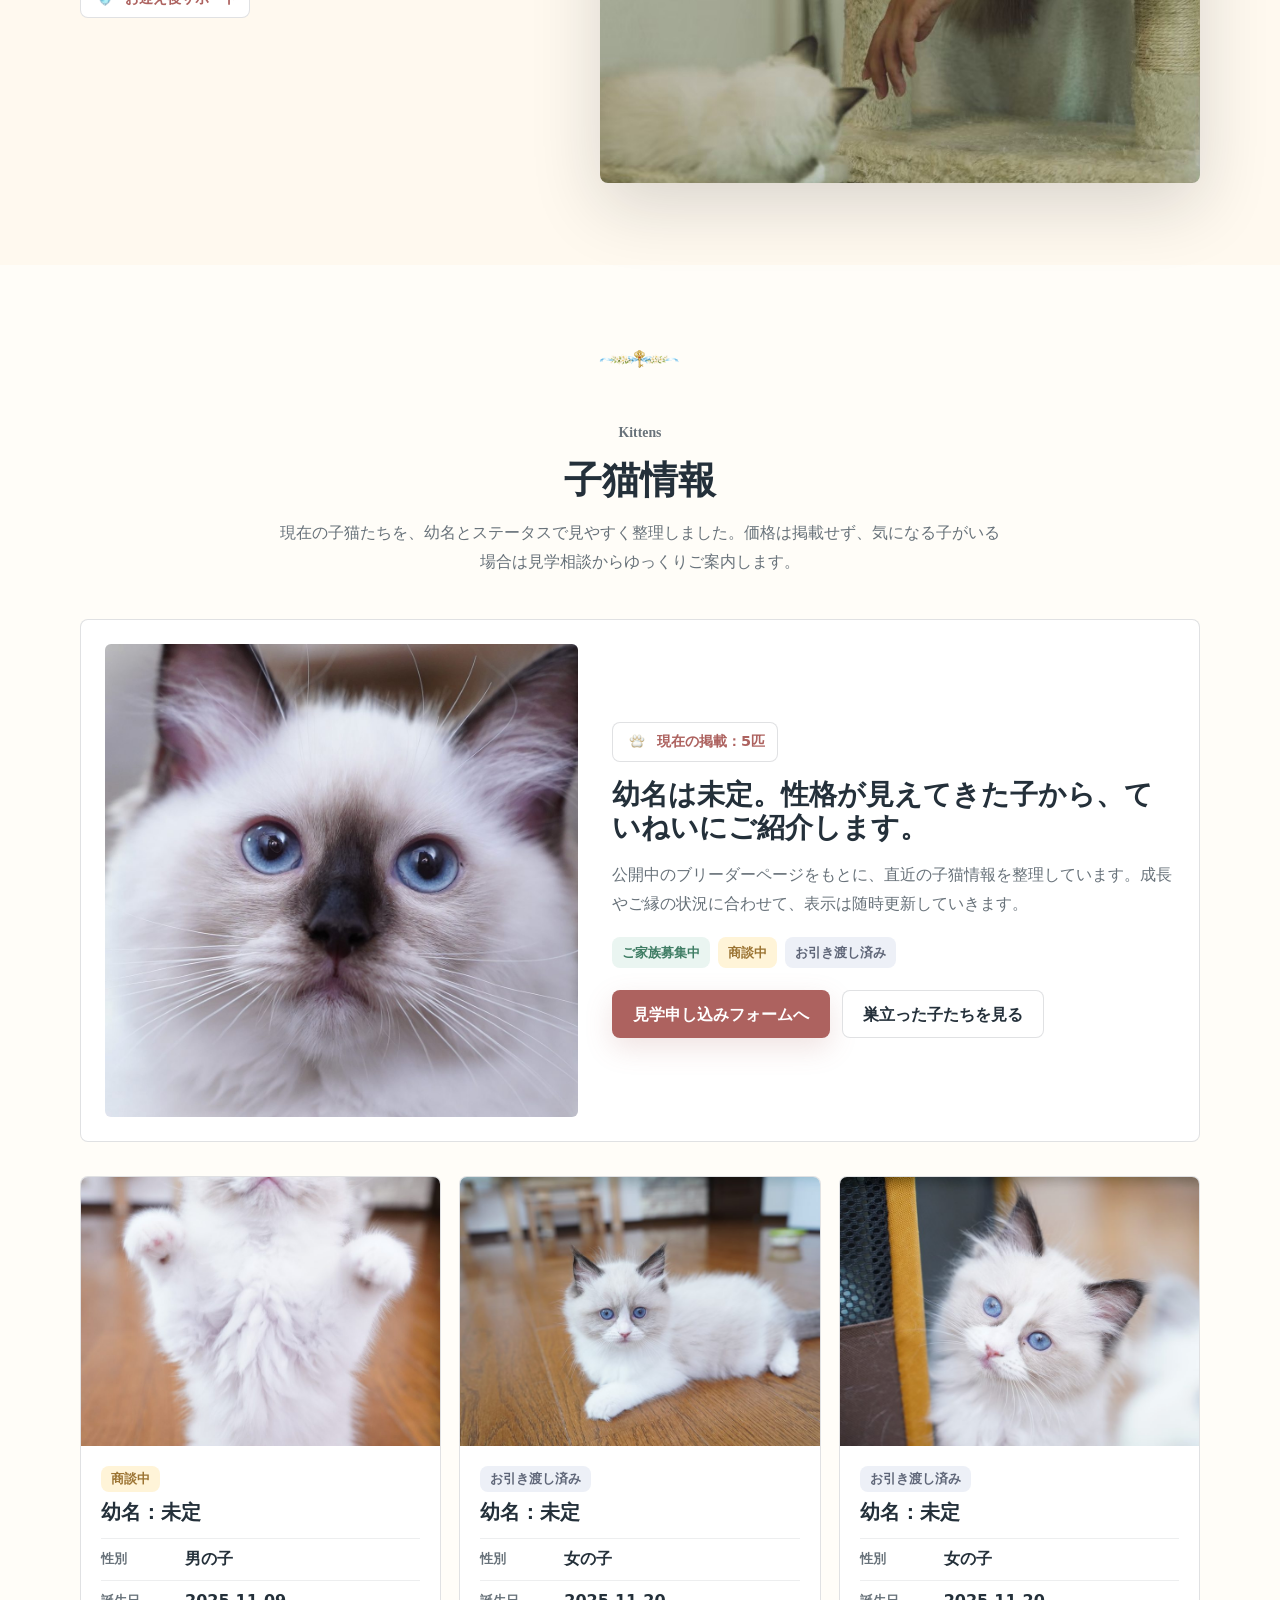
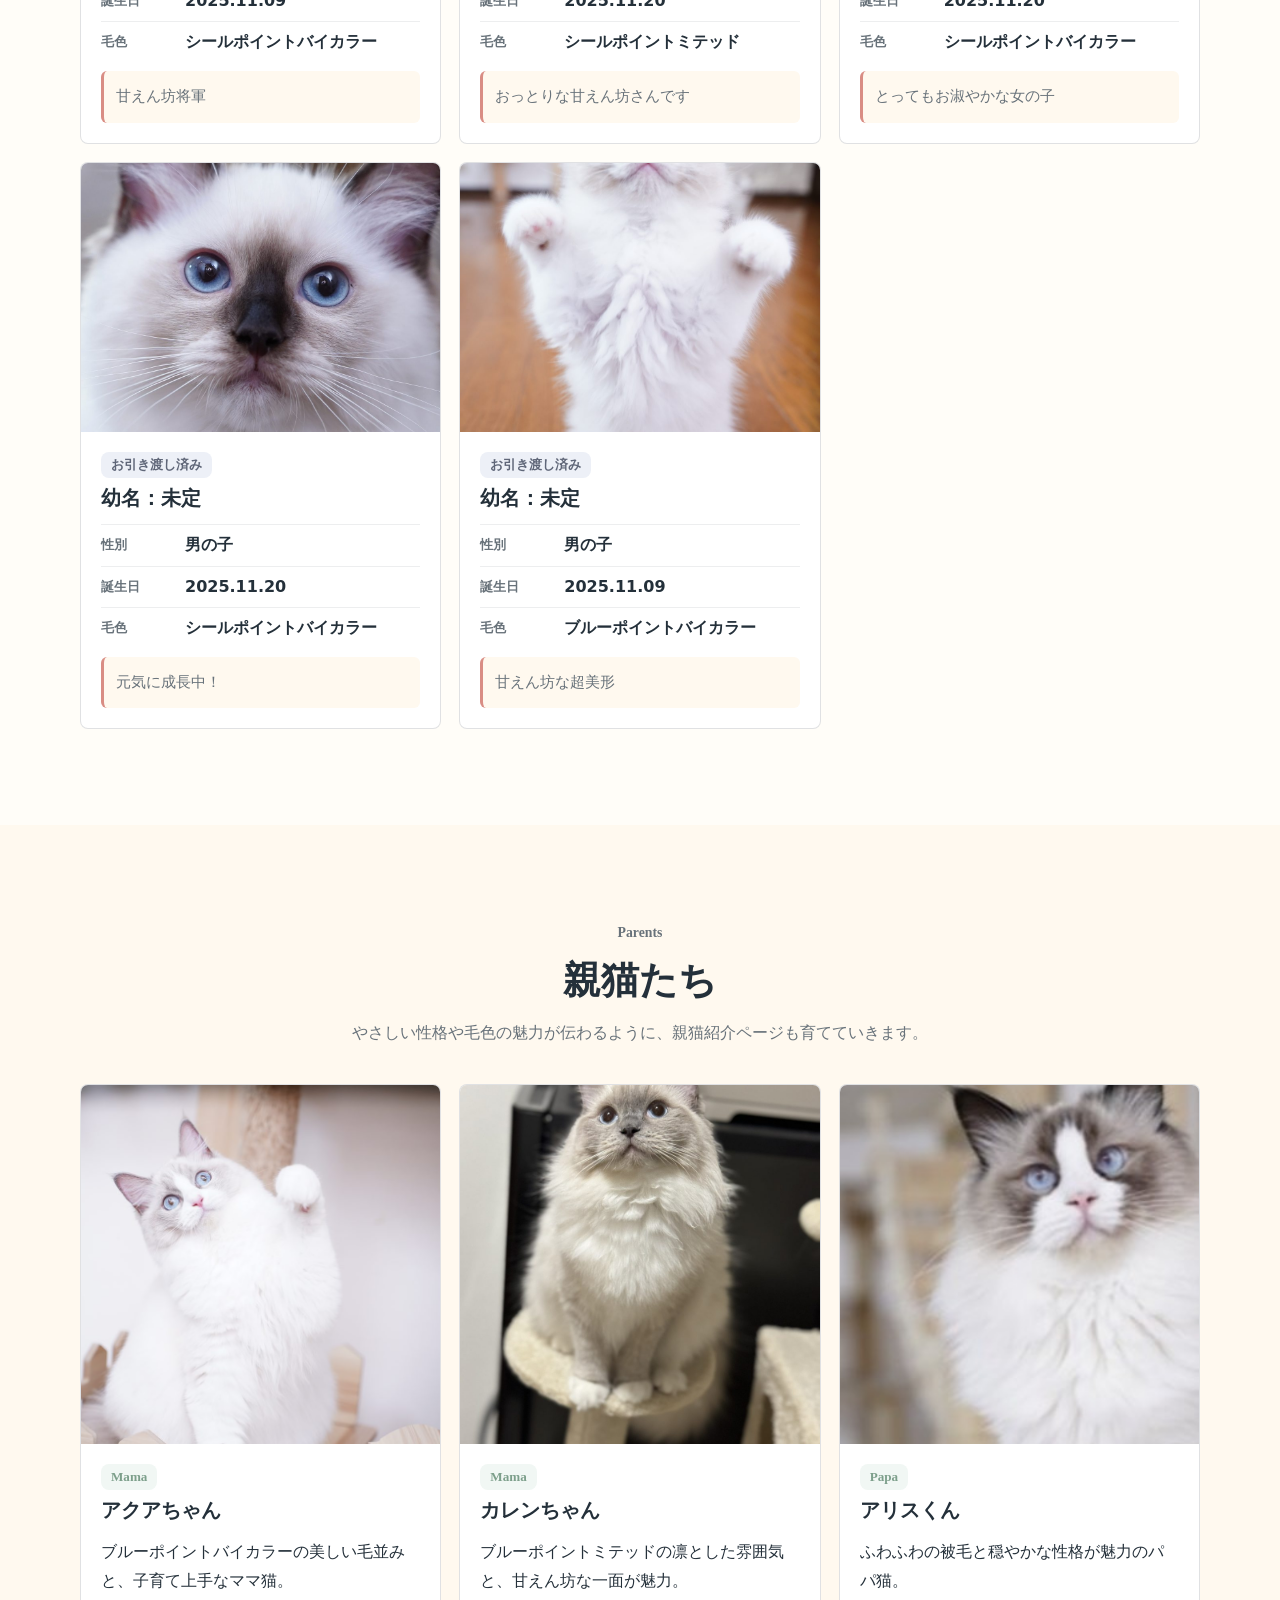
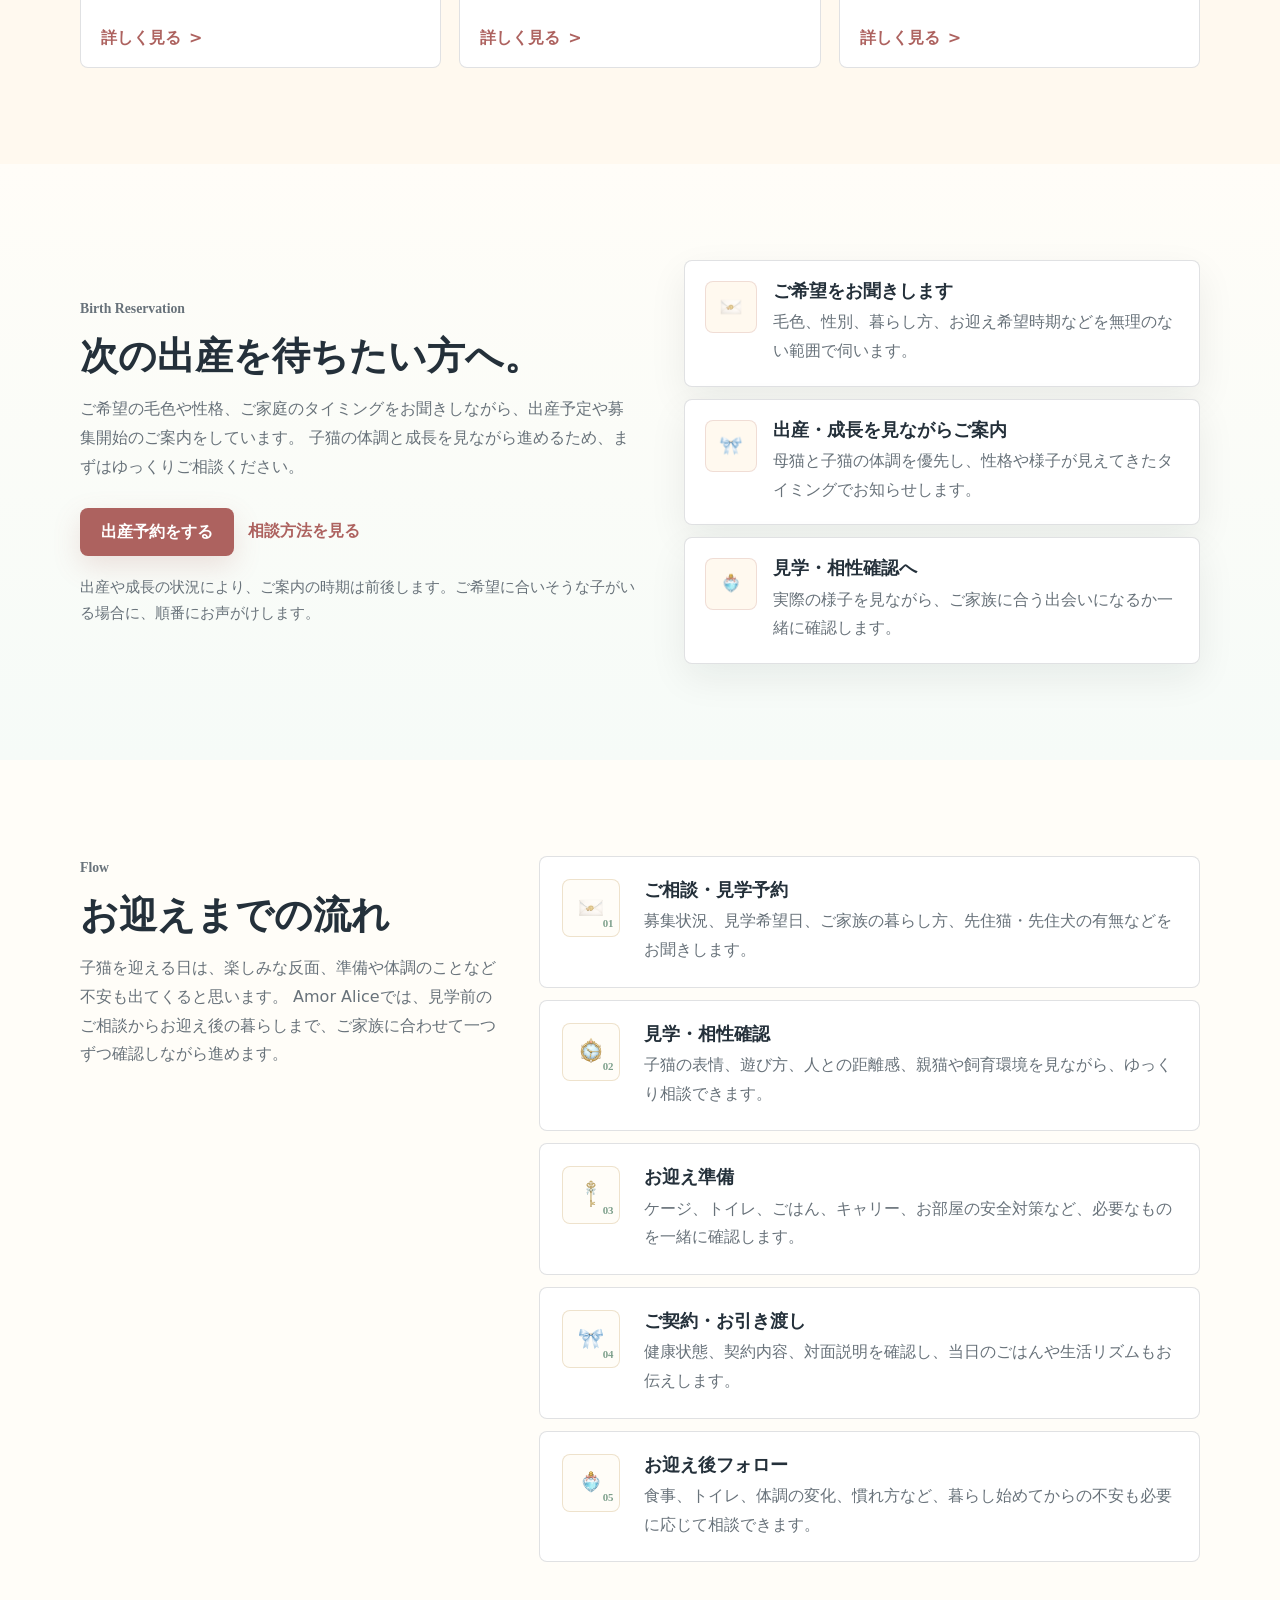
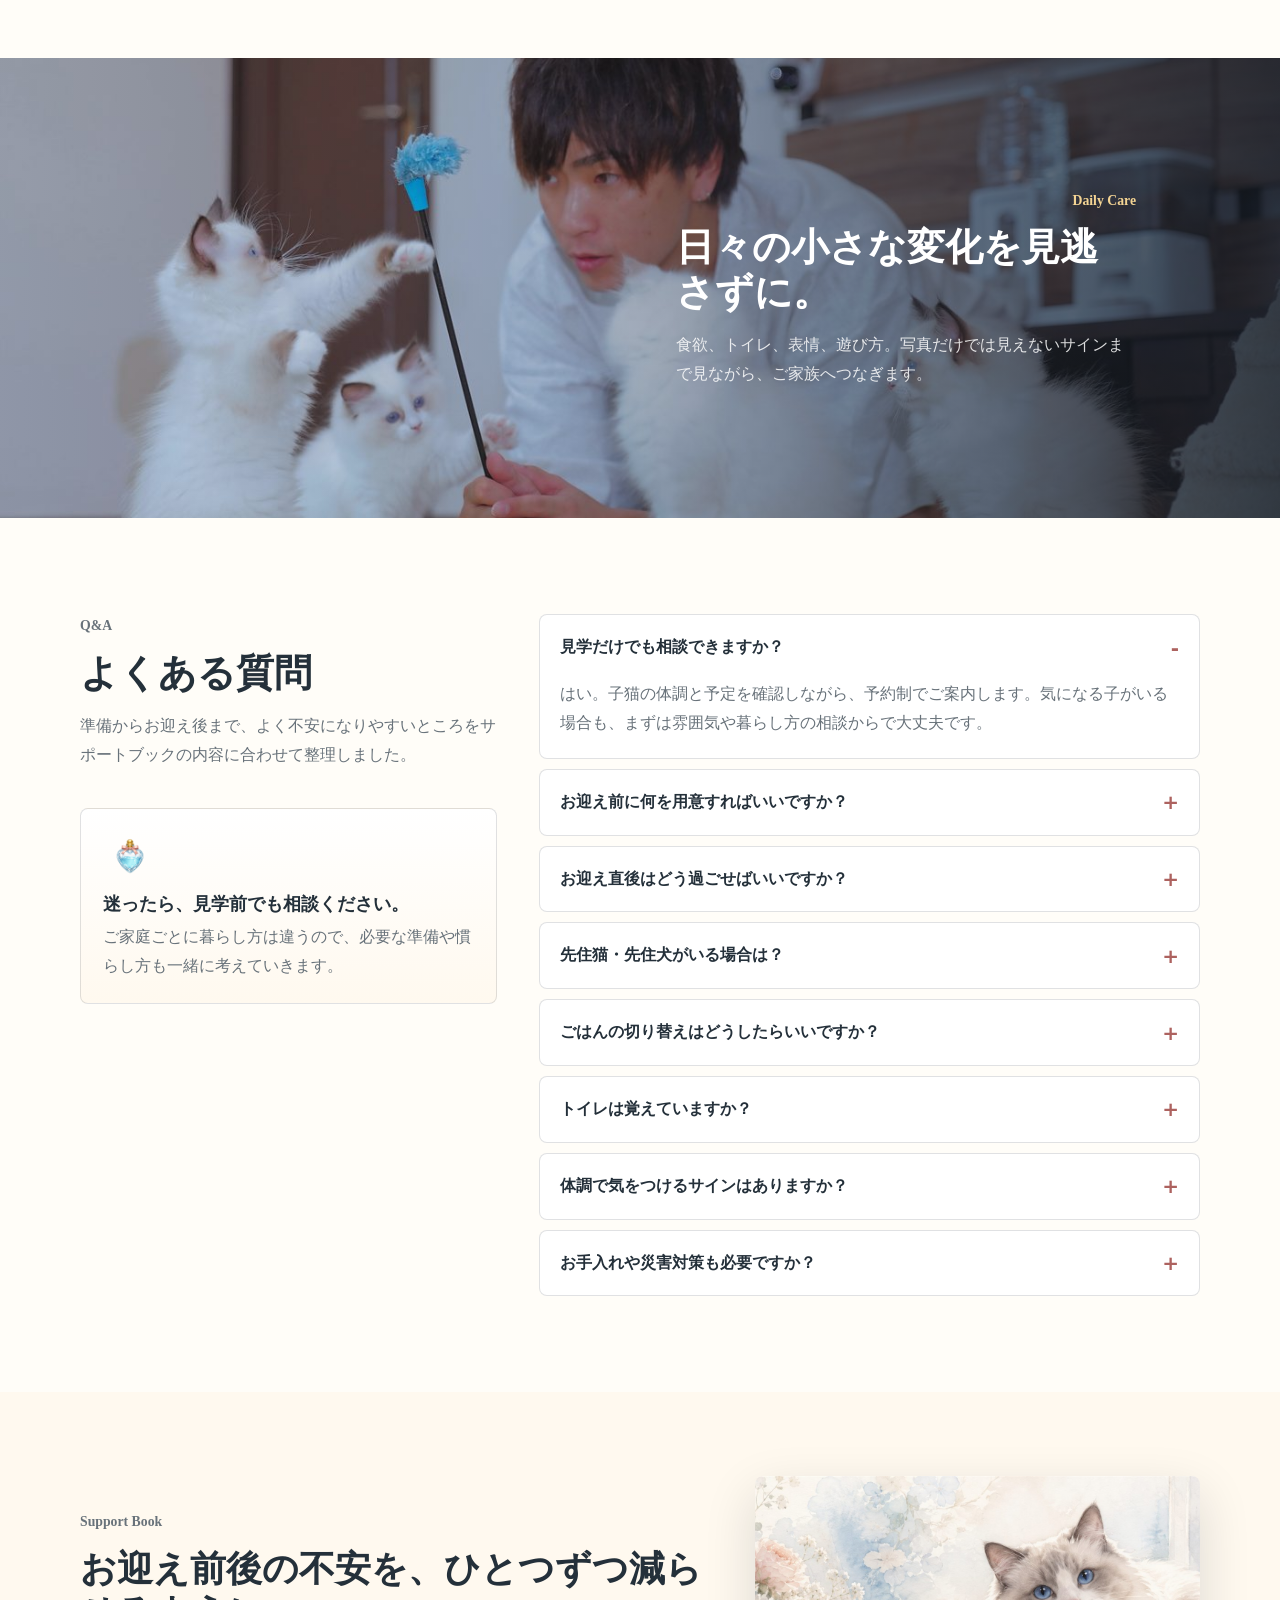
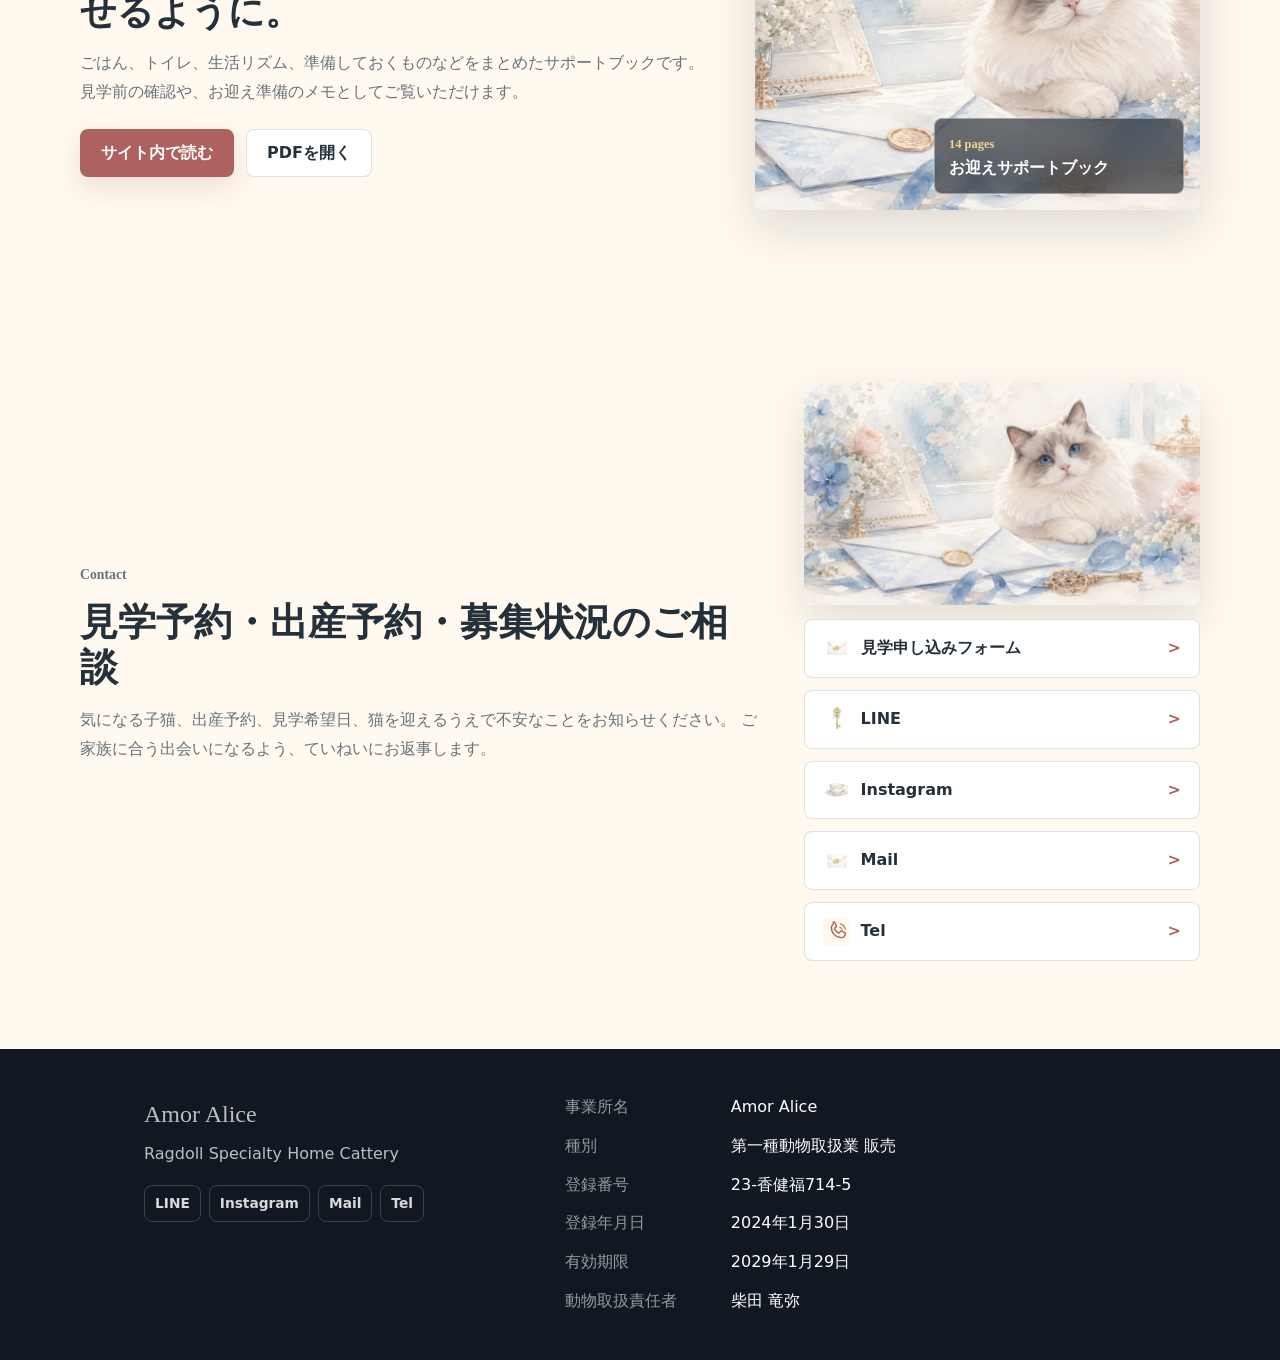
==== commit 6fe598ae: "Add blog page" ====
--- a/index.html
+++ b/index.html
@@ -8,7 +8,7 @@
       name="description"
       content="Amor Aliceは、ラグドールの健やかな成長とご家族との出会いを大切にするホームキャッテリーです。"
     >
-    <link rel="stylesheet" href="styles.css?v=20260701-visit-form">
+    <link rel="stylesheet" href="styles.css?v=20260702-blog1">
   </head>
   <body>
     <header class="site-header" data-header>
@@ -26,10 +26,17 @@
         <a href="#birth-reservation">出産予約</a>
         <a href="#flow">お迎え</a>
         <a href="support-book.html">サポートブック</a>
+        <a href="blog.html">ブログ</a>
         <a href="#faq">Q&A</a>
         <a href="#contact">お問い合わせ</a>
       </nav>
     </header>
+
+    <nav class="mobile-contact-bar" aria-label="スマホ用の主要導線" data-mobile-contact-bar data-after-hero="true">
+      <a href="#kittens">子猫</a>
+      <a class="is-primary" href="visit-form.html?type=visit">見学申し込み</a>
+      <a href="https://lin.ee/4A4dqHU" target="_blank" rel="noopener">LINE</a>
+    </nav>
 
     <main id="top">
       <section class="hero scroll-hero" aria-labelledby="hero-title" data-frame-hero>
@@ -321,7 +328,7 @@
             </details>
             <details>
               <summary>トイレは覚えていますか？</summary>
-              <p>使い慣れた砂や環境に近づけると覚えやすくなります。失敗しても叱らず、場所や砂、落ち着ける環境を見直していきます。</p>
+              <p>基本的には覚えています。猫は砂を掘って排泄する習性があるため、その習性を人が理解し、トイレだと認識しやすい場所・砂・落ち着ける環境を整えることが大切です。お迎え時には、自分のおしっこの匂いがついた猫砂もお渡ししています。</p>
             </details>
             <details>
               <summary>体調で気をつけるサインはありますか？</summary>
@@ -435,6 +442,6 @@
     </footer>
 
     <script src="kittens-data.js"></script>
-    <script src="script.js?v=20260701-visit-form"></script>
+    <script src="script.js?v=20260702-blog1"></script>
   </body>
 </html>
--- a/styles.css
+++ b/styles.css
@@ -87,8 +87,8 @@
 .site-nav {
   display: flex;
   align-items: center;
-  gap: 18px;
-  font-size: 0.9rem;
+  gap: clamp(10px, 1.2vw, 18px);
+  font-size: clamp(0.78rem, 1vw, 0.9rem);
   font-weight: 700;
 }
 
@@ -127,6 +127,10 @@
   font-weight: 700;
 }
 
+.mobile-contact-bar {
+  display: none;
+}
+
 .hero {
   position: relative;
   color: #fff;
@@ -832,6 +836,144 @@
   margin-top: 0;
 }
 
+.blog-hero {
+  background:
+    linear-gradient(120deg, rgba(17, 24, 33, 0.88), rgba(17, 24, 33, 0.48)),
+    url("assets/generated/intro-world.jpg") center / cover;
+}
+
+.blog-hero-actions {
+  display: flex;
+  flex-wrap: wrap;
+  gap: 12px;
+  margin-top: 28px;
+}
+
+.blog-category-grid {
+  display: grid;
+  grid-template-columns: repeat(2, minmax(0, 1fr));
+  gap: 18px;
+}
+
+.blog-category-card {
+  display: grid;
+  gap: 10px;
+  min-height: 220px;
+  padding: 24px;
+  border: 1px solid var(--line);
+  border-radius: 8px;
+  background: #fff;
+  box-shadow: 0 18px 48px rgba(17, 24, 33, 0.08);
+  transition: transform 180ms ease, box-shadow 180ms ease;
+}
+
+.blog-category-card:hover,
+.blog-category-card:focus-visible {
+  transform: translateY(-3px);
+  box-shadow: 0 24px 60px rgba(17, 24, 33, 0.12);
+}
+
+.blog-category-icon {
+  display: inline-flex;
+  align-items: center;
+  justify-content: center;
+  width: 48px;
+  height: 48px;
+  border-radius: 8px;
+  background: #fff4ee;
+}
+
+.blog-category-icon img {
+  width: 28px;
+  height: 28px;
+  object-fit: contain;
+}
+
+.blog-category-kicker,
+.blog-card-meta {
+  color: var(--rose-deep);
+  font-size: 0.78rem;
+  font-weight: 800;
+  letter-spacing: 0.08em;
+  text-transform: uppercase;
+}
+
+.blog-category-card strong {
+  font-size: 1.55rem;
+  line-height: 1.35;
+}
+
+.blog-category-card span:last-child {
+  color: var(--muted);
+}
+
+.blog-section .section-heading {
+  margin-right: auto;
+  margin-left: 0;
+}
+
+.blog-grid {
+  display: grid;
+  grid-template-columns: repeat(2, minmax(0, 1fr));
+  gap: 24px;
+}
+
+.blog-card {
+  overflow: hidden;
+  border: 1px solid var(--line);
+  border-radius: 8px;
+  background: #fff;
+  box-shadow: 0 18px 48px rgba(17, 24, 33, 0.08);
+}
+
+.blog-card figure {
+  margin: 0;
+}
+
+.blog-card img {
+  width: 100%;
+  aspect-ratio: 16 / 10;
+  object-fit: cover;
+}
+
+.blog-card-body {
+  display: grid;
+  gap: 12px;
+  padding: 22px;
+}
+
+.blog-card-meta {
+  display: flex;
+  flex-wrap: wrap;
+  gap: 10px;
+  align-items: center;
+  justify-content: space-between;
+}
+
+.blog-card-meta time {
+  color: var(--muted);
+  font-weight: 700;
+}
+
+.blog-card h3 {
+  font-size: 1.35rem;
+  line-height: 1.45;
+}
+
+.blog-card p {
+  margin: 0;
+  color: var(--muted);
+}
+
+.blog-empty {
+  margin: 0;
+  padding: 22px;
+  border: 1px solid var(--line);
+  border-radius: 8px;
+  color: var(--muted);
+  background: #fff;
+}
+
 .form-hero {
   background:
     linear-gradient(120deg, rgba(17, 24, 33, 0.86), rgba(17, 24, 33, 0.5)),
@@ -1460,9 +1602,66 @@
 }
 
 @media (max-width: 860px) {
+  body {
+    padding-bottom: calc(68px + env(safe-area-inset-bottom));
+  }
+
+  body.form-page {
+    padding-bottom: 0;
+  }
+
   .site-header {
     min-height: 64px;
     padding: 10px 18px;
+  }
+
+  .mobile-contact-bar {
+    position: fixed;
+    left: 10px;
+    right: 10px;
+    bottom: calc(10px + env(safe-area-inset-bottom));
+    z-index: 30;
+    display: grid;
+    grid-template-columns: 0.8fr 1.4fr 0.8fr;
+    gap: 6px;
+    padding: 7px;
+    border: 1px solid rgba(36, 48, 58, 0.16);
+    border-radius: 8px;
+    background: rgba(255, 253, 248, 0.94);
+    box-shadow: 0 14px 44px rgba(17, 24, 33, 0.18);
+    backdrop-filter: blur(18px);
+    transition: opacity 180ms ease, transform 180ms ease;
+  }
+
+  .mobile-contact-bar[data-after-hero="true"] {
+    opacity: 0;
+    pointer-events: none;
+    transform: translateY(calc(100% + 24px));
+  }
+
+  .mobile-contact-bar[data-after-hero="true"].is-visible {
+    opacity: 1;
+    pointer-events: auto;
+    transform: translateY(0);
+  }
+
+  .mobile-contact-bar a {
+    display: inline-flex;
+    align-items: center;
+    justify-content: center;
+    min-height: 42px;
+    padding: 8px 10px;
+    border-radius: 6px;
+    color: var(--ink);
+    font-size: 0.86rem;
+    font-weight: 700;
+    line-height: 1.2;
+    text-align: center;
+  }
+
+  .mobile-contact-bar a.is-primary {
+    color: #fff;
+    background: var(--rose-deep);
   }
 
   .nav-toggle {
@@ -1494,7 +1693,7 @@
   }
 
   .scroll-hero {
-    height: 350vh;
+    height: 220vh;
   }
 
   .hero-stage {
@@ -1578,8 +1777,19 @@
   }
 
   .kitten-grid,
-  .parent-grid {
+  .parent-grid,
+  .blog-category-grid,
+  .blog-grid {
     grid-template-columns: 1fr;
+  }
+
+  .blog-category-card {
+    min-height: 0;
+    padding: 20px;
+  }
+
+  .blog-card-body {
+    padding: 20px;
   }
 
   .form-grid {
@@ -1668,7 +1878,7 @@
   }
 
   .scroll-hero {
-    height: 300vh;
+    height: 185vh;
   }
 
   .hero-actions {
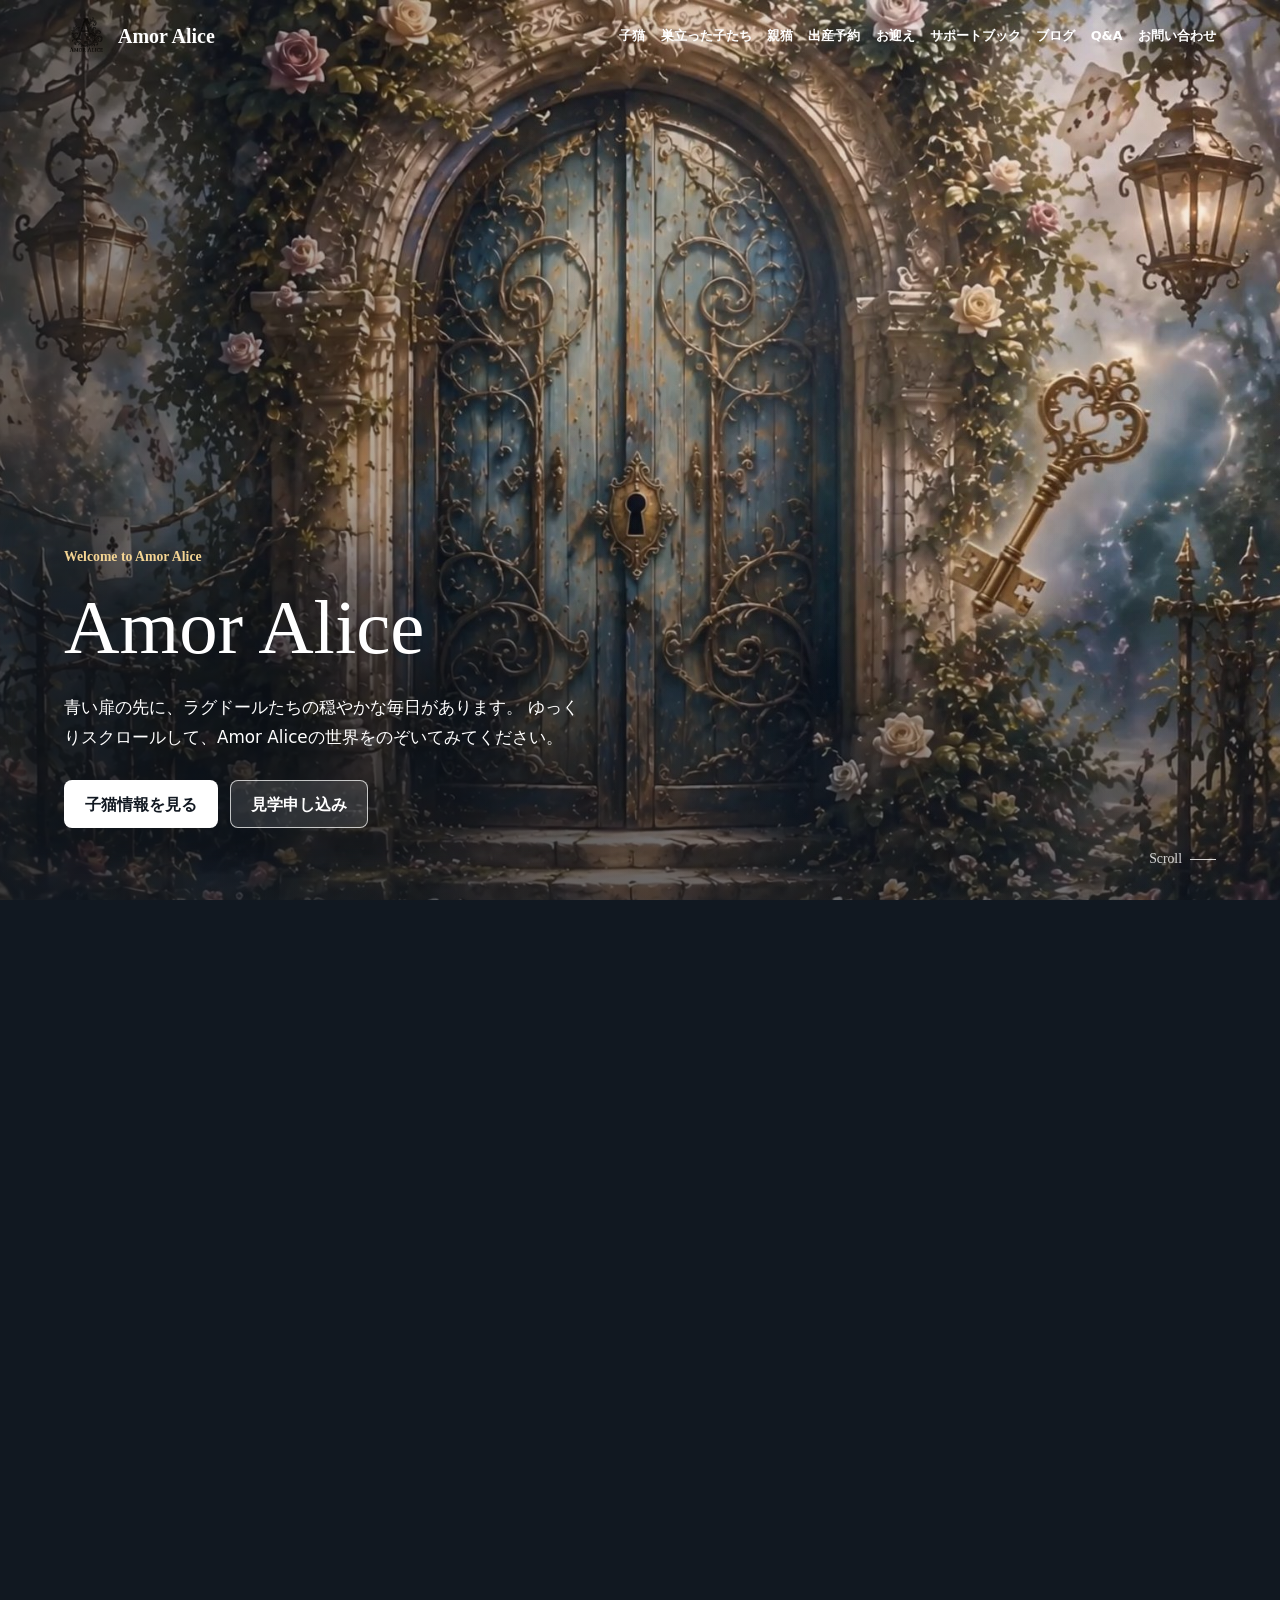
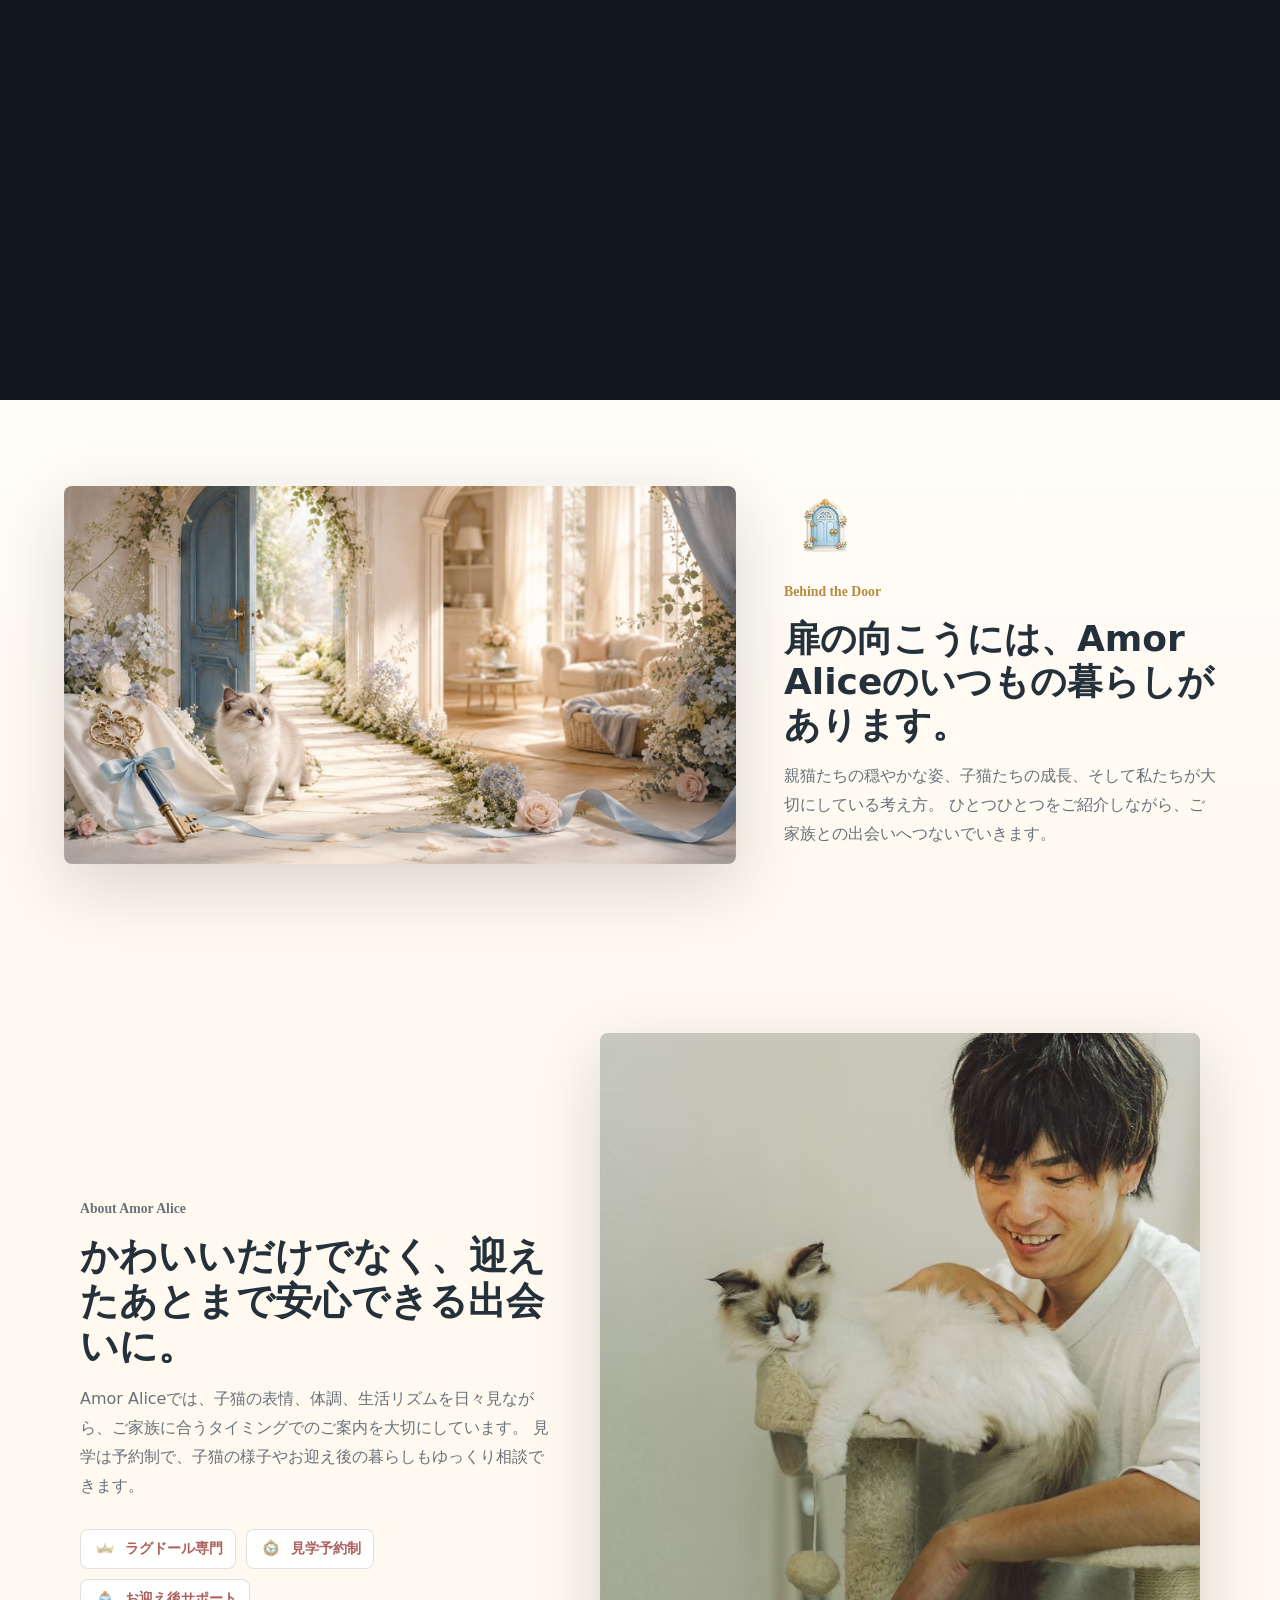
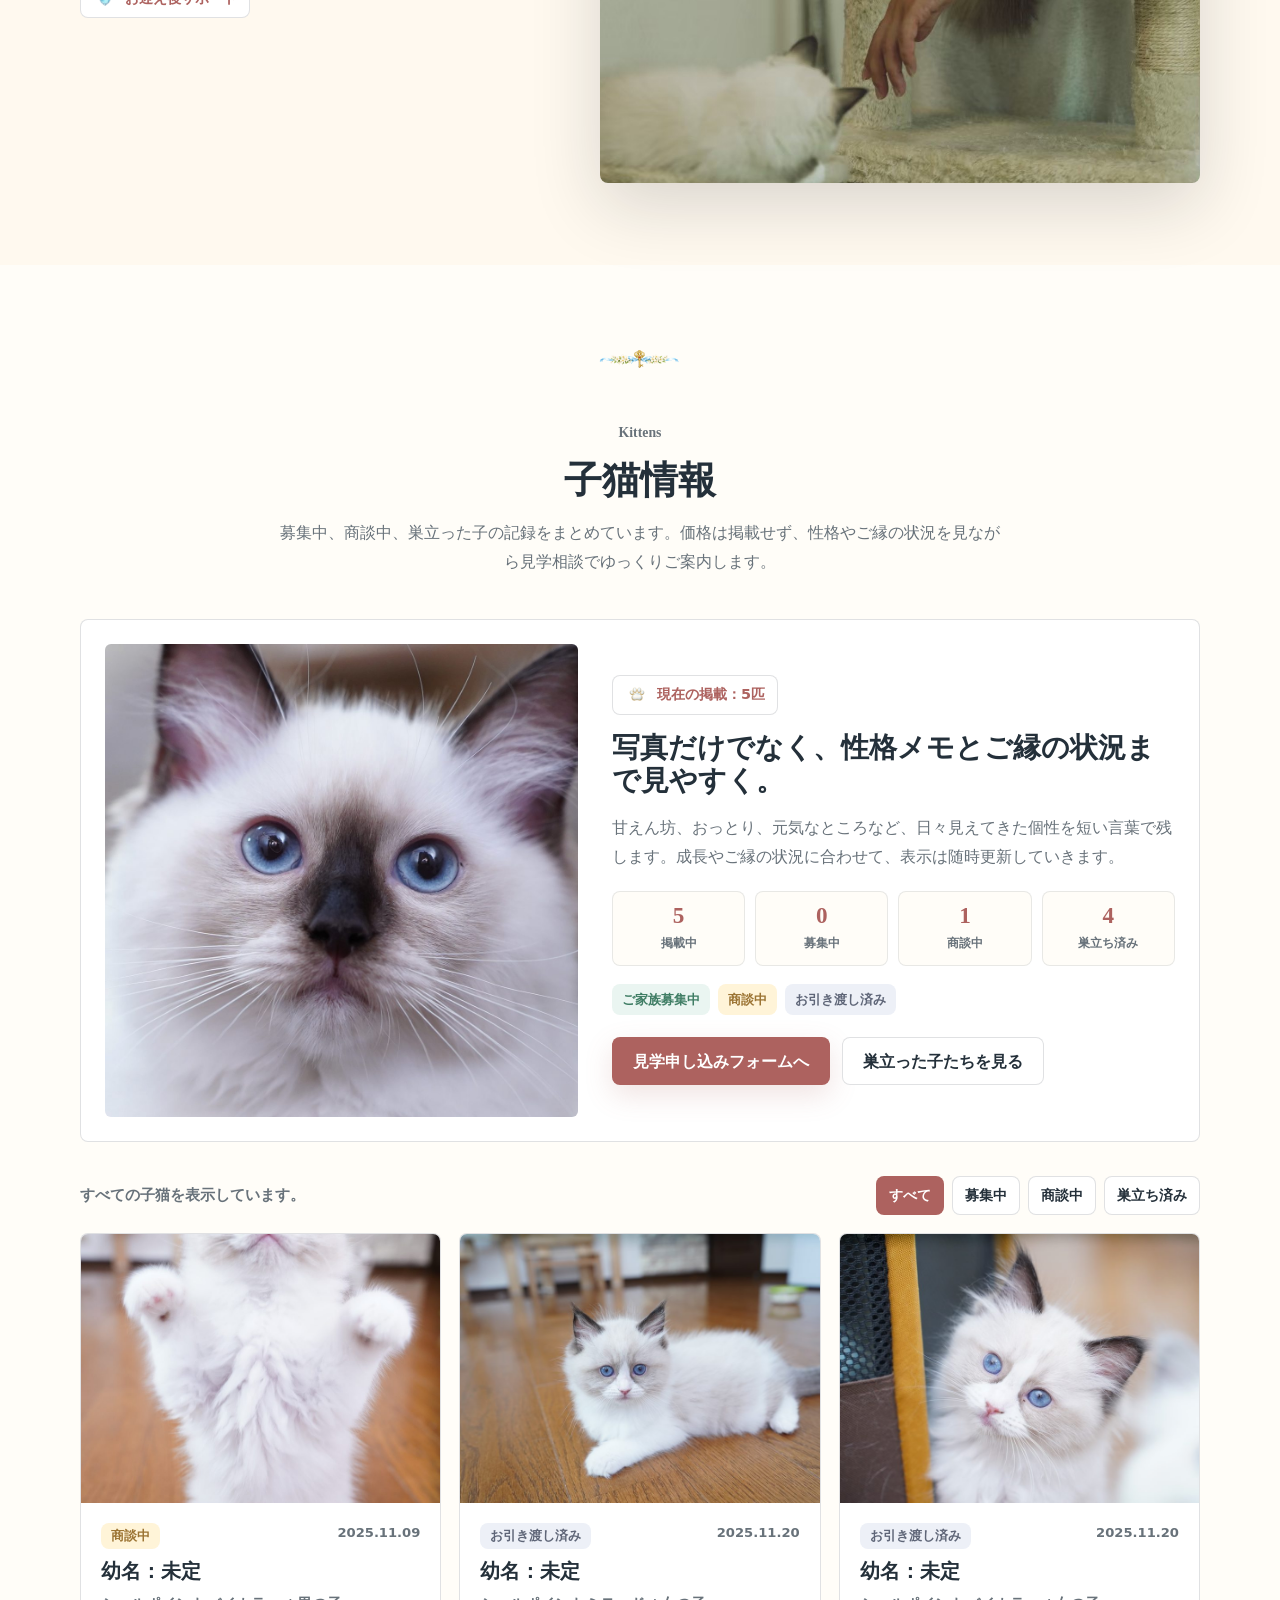
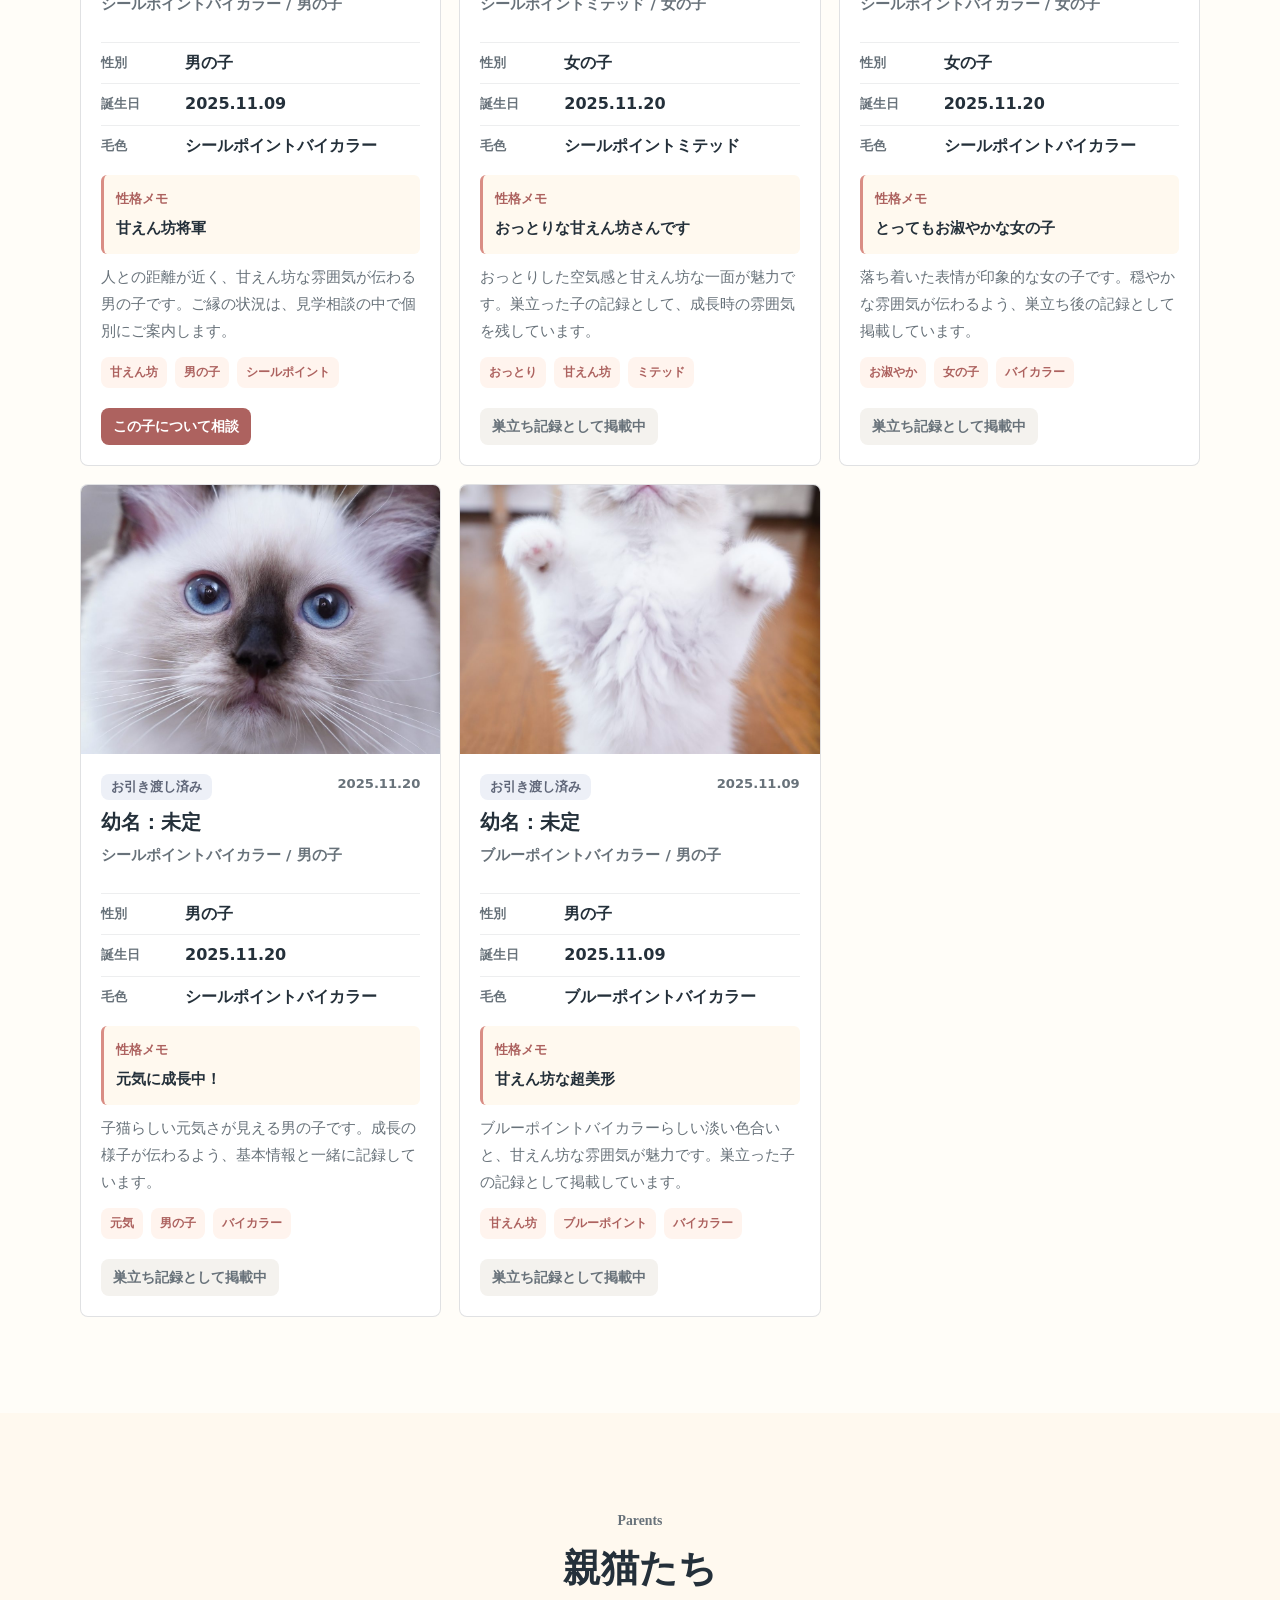
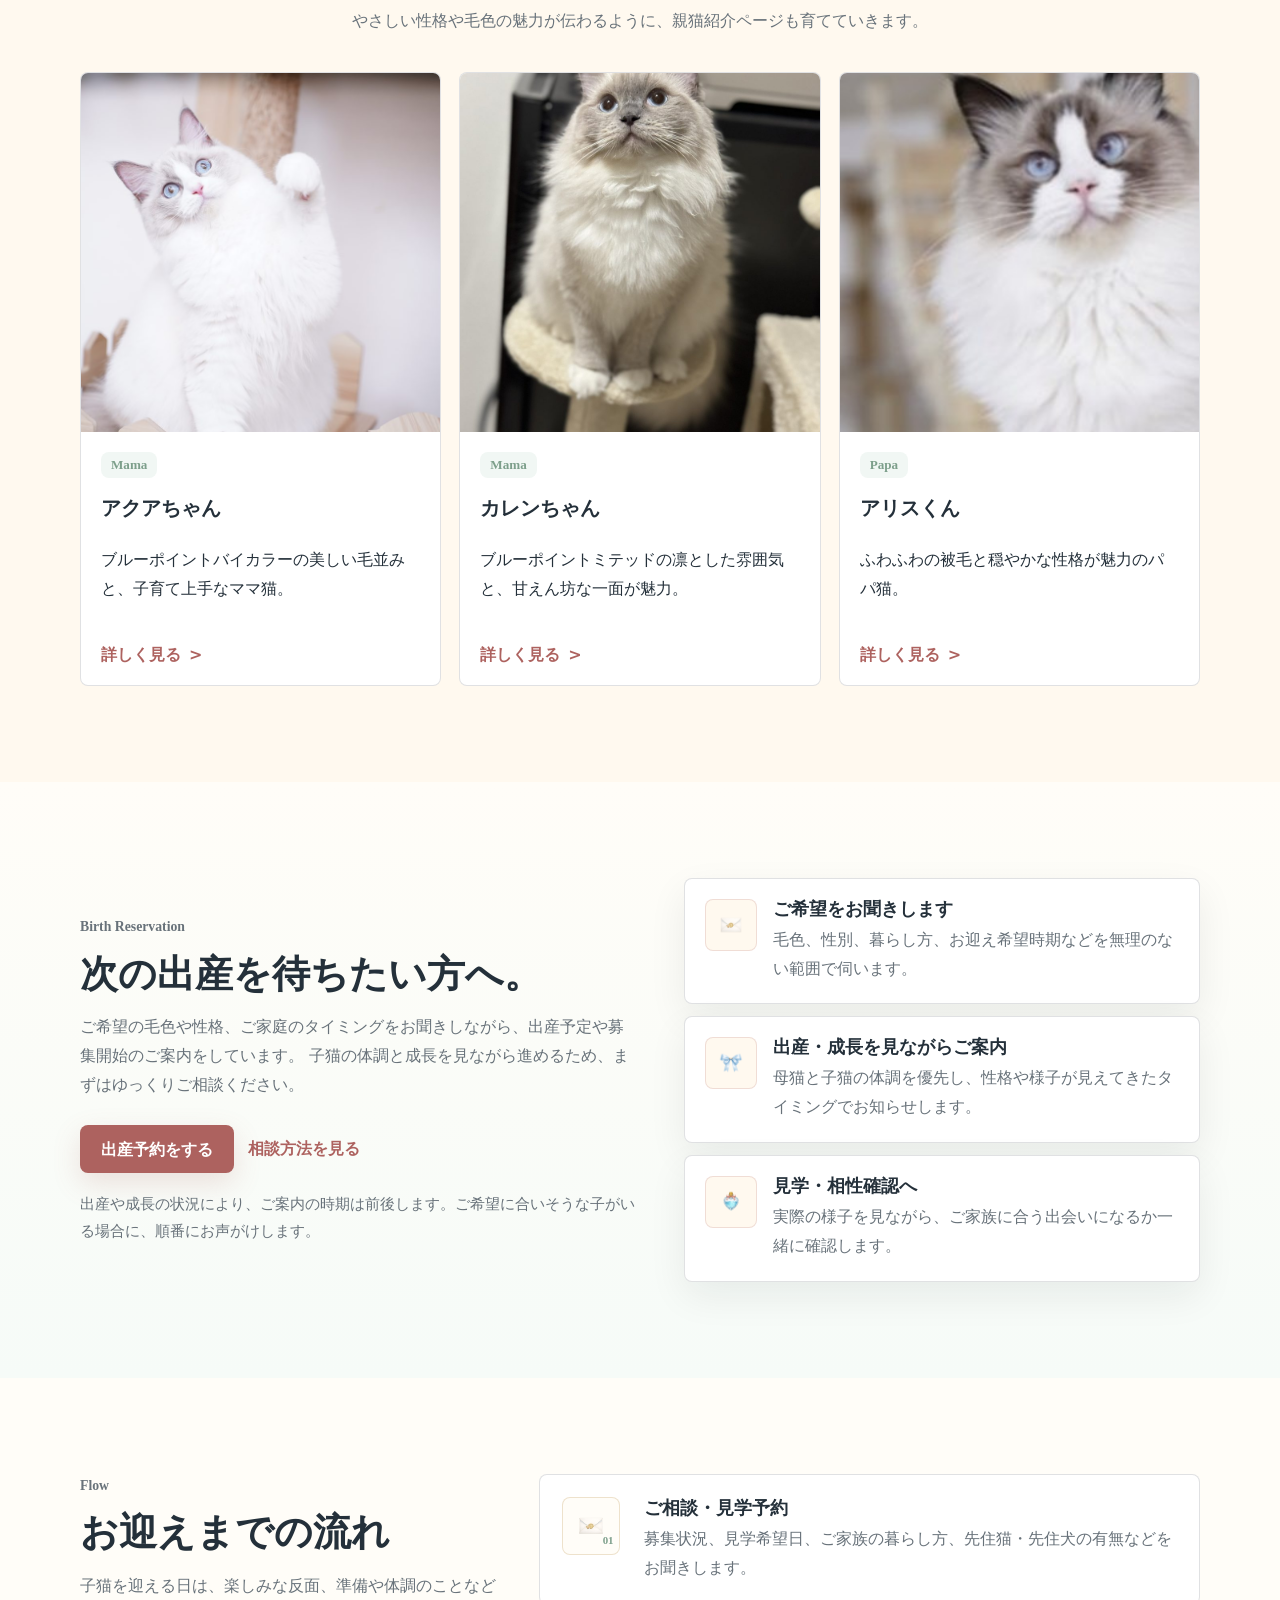
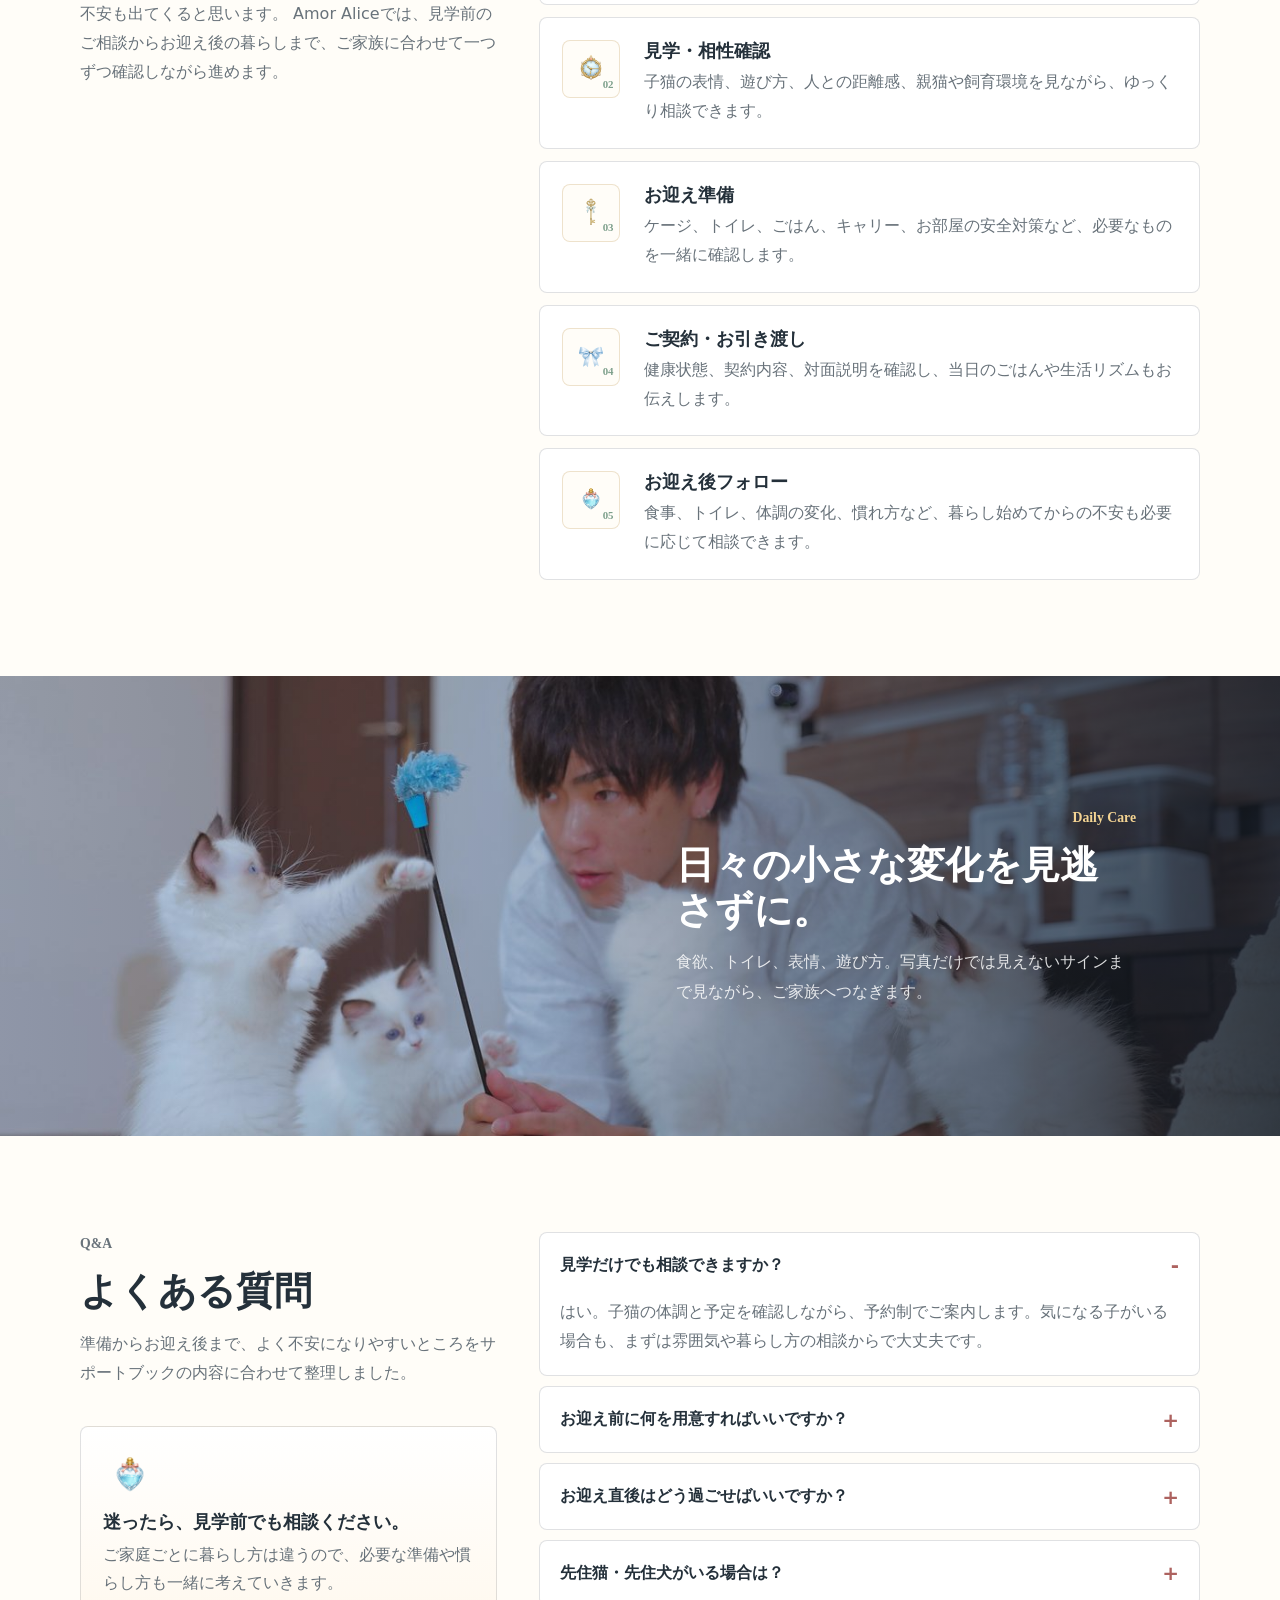
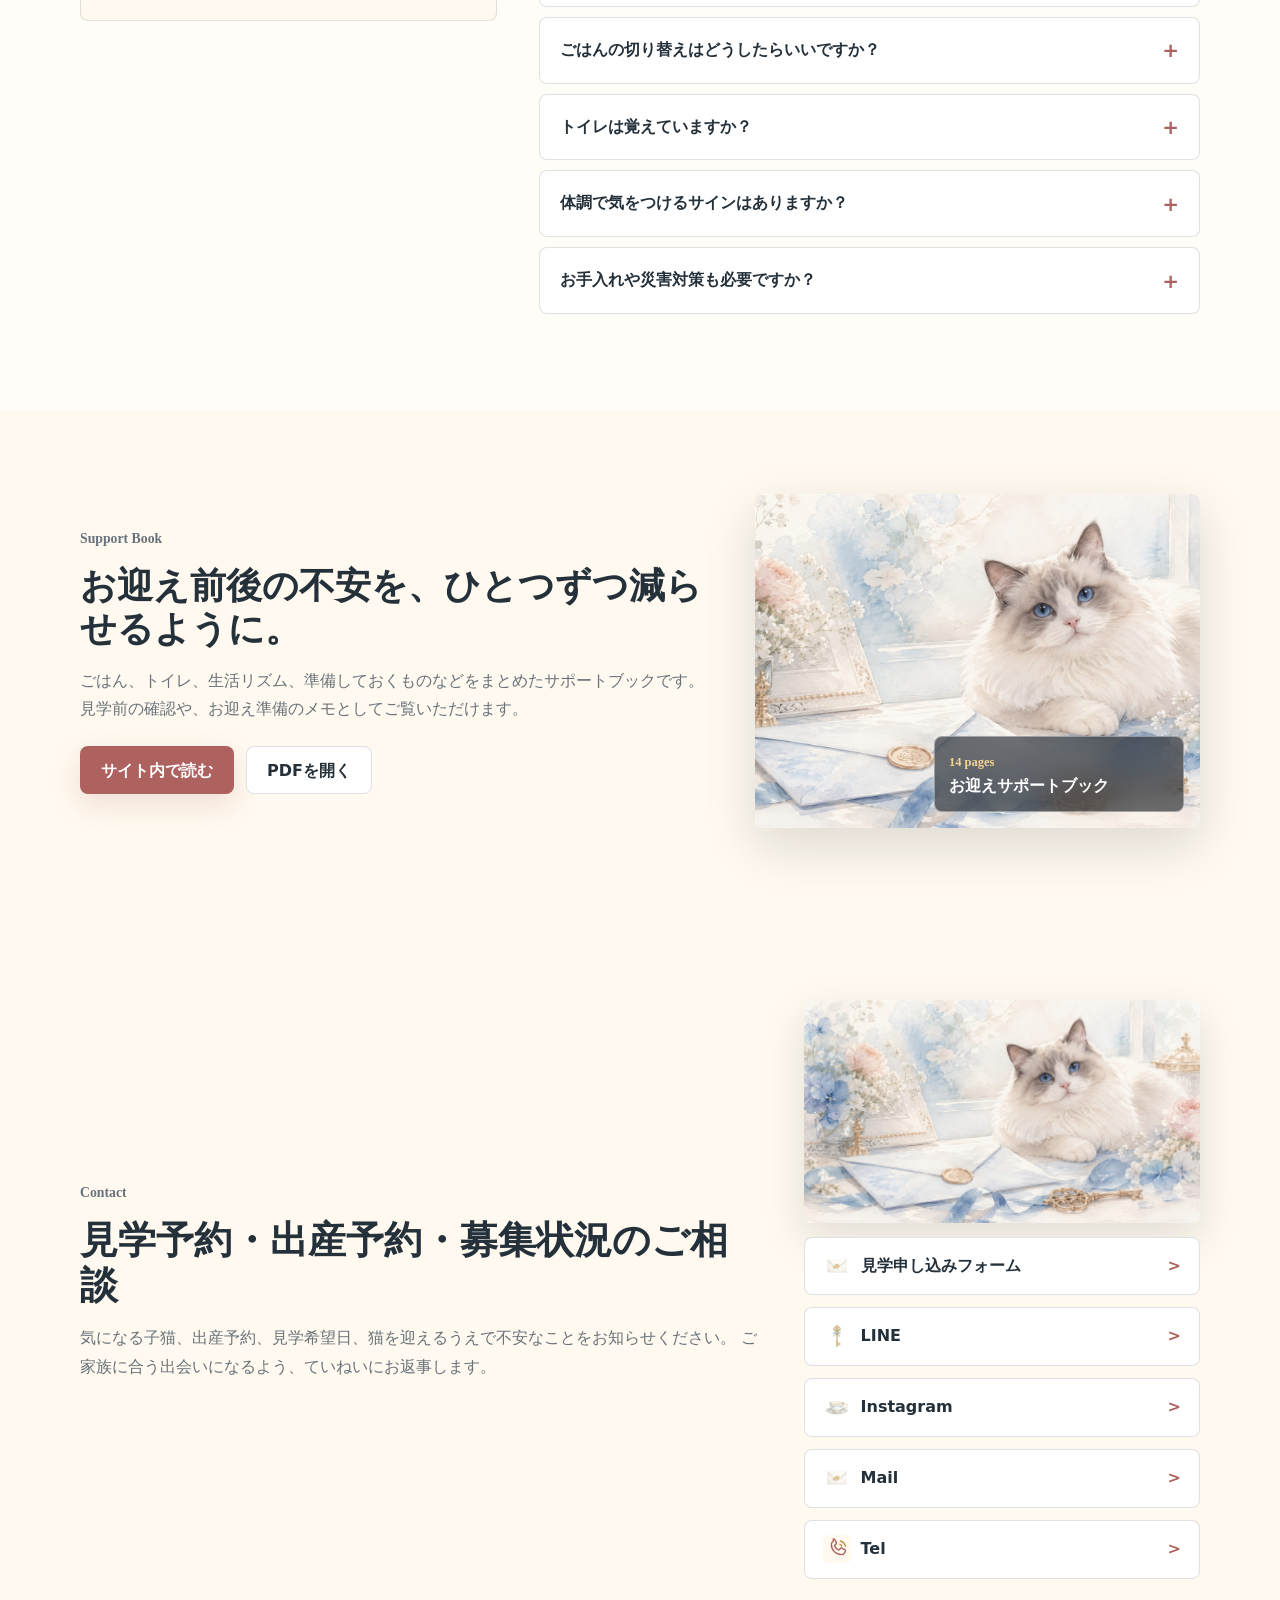
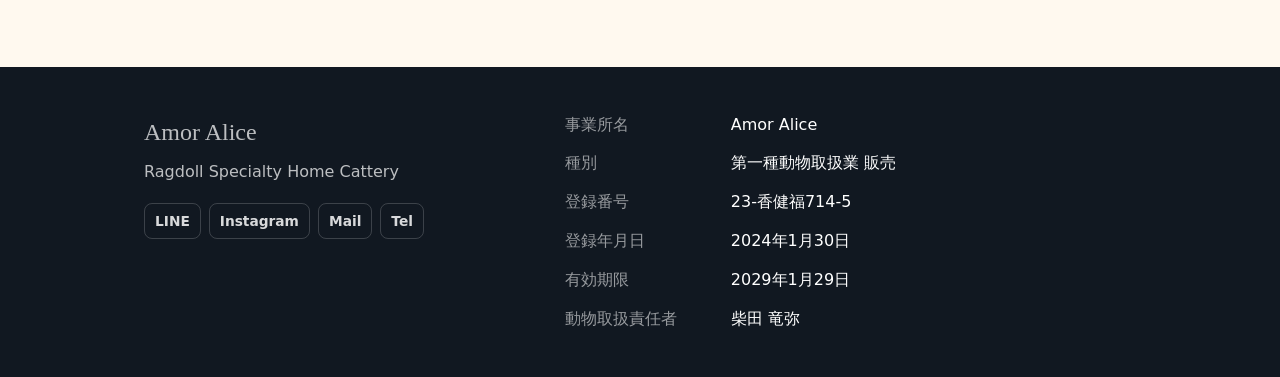
==== commit bbe655b8: "Enhance kitten introduction cards" ====
--- a/index.html
+++ b/index.html
@@ -8,7 +8,7 @@
       name="description"
       content="Amor Aliceは、ラグドールの健やかな成長とご家族との出会いを大切にするホームキャッテリーです。"
     >
-    <link rel="stylesheet" href="styles.css?v=20260702-blog1">
+    <link rel="stylesheet" href="styles.css?v=20260702-kittens1">
   </head>
   <body>
     <header class="site-header" data-header>
@@ -115,7 +115,7 @@
             <p class="eyebrow">Kittens</p>
             <h2 id="kittens-title">子猫情報</h2>
             <p>
-              現在の子猫たちを、幼名とステータスで見やすく整理しました。価格は掲載せず、気になる子がいる場合は見学相談からゆっくりご案内します。
+              募集中、商談中、巣立った子の記録をまとめています。価格は掲載せず、性格やご縁の状況を見ながら見学相談でゆっくりご案内します。
             </p>
           </div>
 
@@ -125,10 +125,16 @@
             </figure>
             <div class="feature-copy">
               <span class="status-pill"><img src="assets/generated/icon-paw.png" alt=""><span data-kitten-count>現在の掲載：5匹</span></span>
-              <h3>幼名は未定。性格が見えてきた子から、ていねいにご紹介します。</h3>
+              <h3>写真だけでなく、性格メモとご縁の状況まで見やすく。</h3>
               <p>
-                公開中のブリーダーページをもとに、直近の子猫情報を整理しています。成長やご縁の状況に合わせて、表示は随時更新していきます。
+                甘えん坊、おっとり、元気なところなど、日々見えてきた個性を短い言葉で残します。成長やご縁の状況に合わせて、表示は随時更新していきます。
               </p>
+              <div class="kitten-stats" aria-label="子猫掲載状況">
+                <span><strong data-kitten-total>5</strong><small>掲載中</small></span>
+                <span><strong data-kitten-available>0</strong><small>募集中</small></span>
+                <span><strong data-kitten-talk>1</strong><small>商談中</small></span>
+                <span><strong data-kitten-graduated>4</strong><small>巣立ち済み</small></span>
+              </div>
               <div class="status-legend" aria-label="子猫のステータス">
                 <span class="status-available">ご家族募集中</span>
                 <span class="status-talk">商談中</span>
@@ -138,6 +144,16 @@
                 <a class="button primary soft" href="visit-form.html?type=visit">見学申し込みフォームへ</a>
                 <a class="button secondary ink" href="graduates.html">巣立った子たちを見る</a>
               </div>
+            </div>
+          </div>
+
+          <div class="kitten-toolbar" aria-label="子猫一覧の表示切り替え">
+            <p data-kitten-filter-label>すべての子猫を表示しています。</p>
+            <div class="kitten-filter" role="group" aria-label="ステータスで絞り込み">
+              <button class="is-active" type="button" data-kitten-filter="all">すべて</button>
+              <button type="button" data-kitten-filter="ご家族募集中">募集中</button>
+              <button type="button" data-kitten-filter="商談中">商談中</button>
+              <button type="button" data-kitten-filter="お引き渡し済み">巣立ち済み</button>
             </div>
           </div>
 
@@ -441,7 +457,7 @@
       </div>
     </footer>
 
-    <script src="kittens-data.js"></script>
-    <script src="script.js?v=20260702-blog1"></script>
+    <script src="kittens-data.js?v=20260702-kittens1"></script>
+    <script src="script.js?v=20260702-kittens1"></script>
   </body>
 </html>
--- a/styles.css
+++ b/styles.css
@@ -533,6 +533,78 @@
   margin-top: 22px;
 }
 
+.kitten-stats {
+  display: grid;
+  grid-template-columns: repeat(4, minmax(0, 1fr));
+  gap: 10px;
+  margin-top: 20px;
+}
+
+.kitten-stats span {
+  display: grid;
+  gap: 2px;
+  min-height: 68px;
+  padding: 10px;
+  border: 1px solid rgba(36, 48, 58, 0.1);
+  border-radius: 8px;
+  background: #fffdf8;
+  text-align: center;
+}
+
+.kitten-stats strong {
+  color: var(--rose-deep);
+  font-family: Georgia, "Times New Roman", serif;
+  font-size: 1.45rem;
+  line-height: 1.2;
+}
+
+.kitten-stats small {
+  color: var(--muted);
+  font-size: 0.78rem;
+  font-weight: 700;
+}
+
+.kitten-toolbar {
+  display: flex;
+  align-items: center;
+  justify-content: space-between;
+  gap: 18px;
+  margin: 0 0 18px;
+}
+
+.kitten-toolbar p {
+  margin: 0;
+  color: var(--muted);
+  font-size: 0.94rem;
+  font-weight: 700;
+}
+
+.kitten-filter {
+  display: inline-flex;
+  flex-wrap: wrap;
+  gap: 8px;
+  justify-content: flex-end;
+}
+
+.kitten-filter button {
+  min-height: 38px;
+  padding: 6px 12px;
+  border: 1px solid var(--line);
+  border-radius: 8px;
+  color: var(--ink);
+  background: #fff;
+  font: inherit;
+  font-size: 0.88rem;
+  font-weight: 700;
+  cursor: pointer;
+}
+
+.kitten-filter button.is-active {
+  border-color: transparent;
+  color: #fff;
+  background: var(--rose-deep);
+}
+
 .card-grid {
   display: grid;
   gap: 18px;
@@ -563,8 +635,22 @@
   transform: translateY(-3px);
 }
 
-.animal-card img {
+.animal-card img,
+.kitten-card-media img {
   aspect-ratio: 4 / 3;
+}
+
+.kitten-card-media {
+  margin: 0;
+}
+
+.kitten-card-media img {
+  height: auto;
+  object-fit: cover;
+}
+
+.kitten-card-head .card-kicker {
+  margin-bottom: 0;
 }
 
 .parent-card img {
@@ -575,7 +661,15 @@
   display: flex;
   flex: 1;
   flex-direction: column;
+  gap: 10px;
   padding: 20px;
+}
+
+.kitten-card-head {
+  display: flex;
+  align-items: flex-start;
+  justify-content: space-between;
+  gap: 10px;
 }
 
 .card-kicker {
@@ -594,6 +688,21 @@
 
 .animal-card h3 {
   font-size: 1.25rem;
+}
+
+.kitten-birth {
+  color: var(--muted);
+  font-size: 0.82rem;
+  font-weight: 800;
+  line-height: 1.5;
+  white-space: nowrap;
+}
+
+.kitten-subtitle {
+  margin: -2px 0 0;
+  color: var(--muted);
+  font-size: 0.92rem;
+  font-weight: 700;
 }
 
 .card-link-text {
@@ -670,13 +779,89 @@
 }
 
 .kitten-note {
-  margin: 16px 0 0;
+  display: grid;
+  gap: 4px;
+  margin: 6px 0 0;
   padding: 12px;
   border-left: 3px solid var(--rose);
   border-radius: 6px;
   color: var(--muted);
   background: #fff9ef;
   font-size: 0.95rem;
+}
+
+.kitten-note strong {
+  color: var(--rose-deep);
+  font-size: 0.82rem;
+}
+
+.kitten-note span {
+  color: var(--ink);
+  font-weight: 700;
+}
+
+.kitten-appeal {
+  margin: 0;
+  color: var(--muted);
+  font-size: 0.94rem;
+}
+
+.kitten-tags {
+  display: flex;
+  flex-wrap: wrap;
+  gap: 8px;
+  margin-top: 2px;
+}
+
+.kitten-tags span {
+  display: inline-flex;
+  align-items: center;
+  min-height: 28px;
+  padding: 4px 9px;
+  border-radius: 8px;
+  color: var(--rose-deep);
+  background: #fff4ee;
+  font-size: 0.78rem;
+  font-weight: 800;
+}
+
+.kitten-card-actions {
+  display: flex;
+  align-items: center;
+  margin-top: auto;
+  padding-top: 10px;
+}
+
+.kitten-card-link,
+.kitten-record-label {
+  display: inline-flex;
+  align-items: center;
+  min-height: 36px;
+  padding: 6px 12px;
+  border-radius: 8px;
+  font-size: 0.88rem;
+  font-weight: 800;
+}
+
+.kitten-card-link {
+  color: #fff;
+  background: var(--rose-deep);
+}
+
+.kitten-record-label {
+  color: var(--muted);
+  background: #f4f2ee;
+}
+
+.kitten-empty {
+  grid-column: 1 / -1;
+  margin: 0;
+  padding: 22px;
+  border: 1px solid var(--line);
+  border-radius: 8px;
+  color: var(--muted);
+  background: #fff;
+  font-weight: 700;
 }
 
 .animal-card p:last-child:not(.card-kicker) {
@@ -1804,6 +1989,19 @@
     padding: 16px;
   }
 
+  .kitten-stats {
+    grid-template-columns: repeat(2, minmax(0, 1fr));
+  }
+
+  .kitten-toolbar {
+    align-items: stretch;
+    flex-direction: column;
+  }
+
+  .kitten-filter {
+    justify-content: flex-start;
+  }
+
   .subpage-hero {
     padding: 104px 22px 72px;
   }
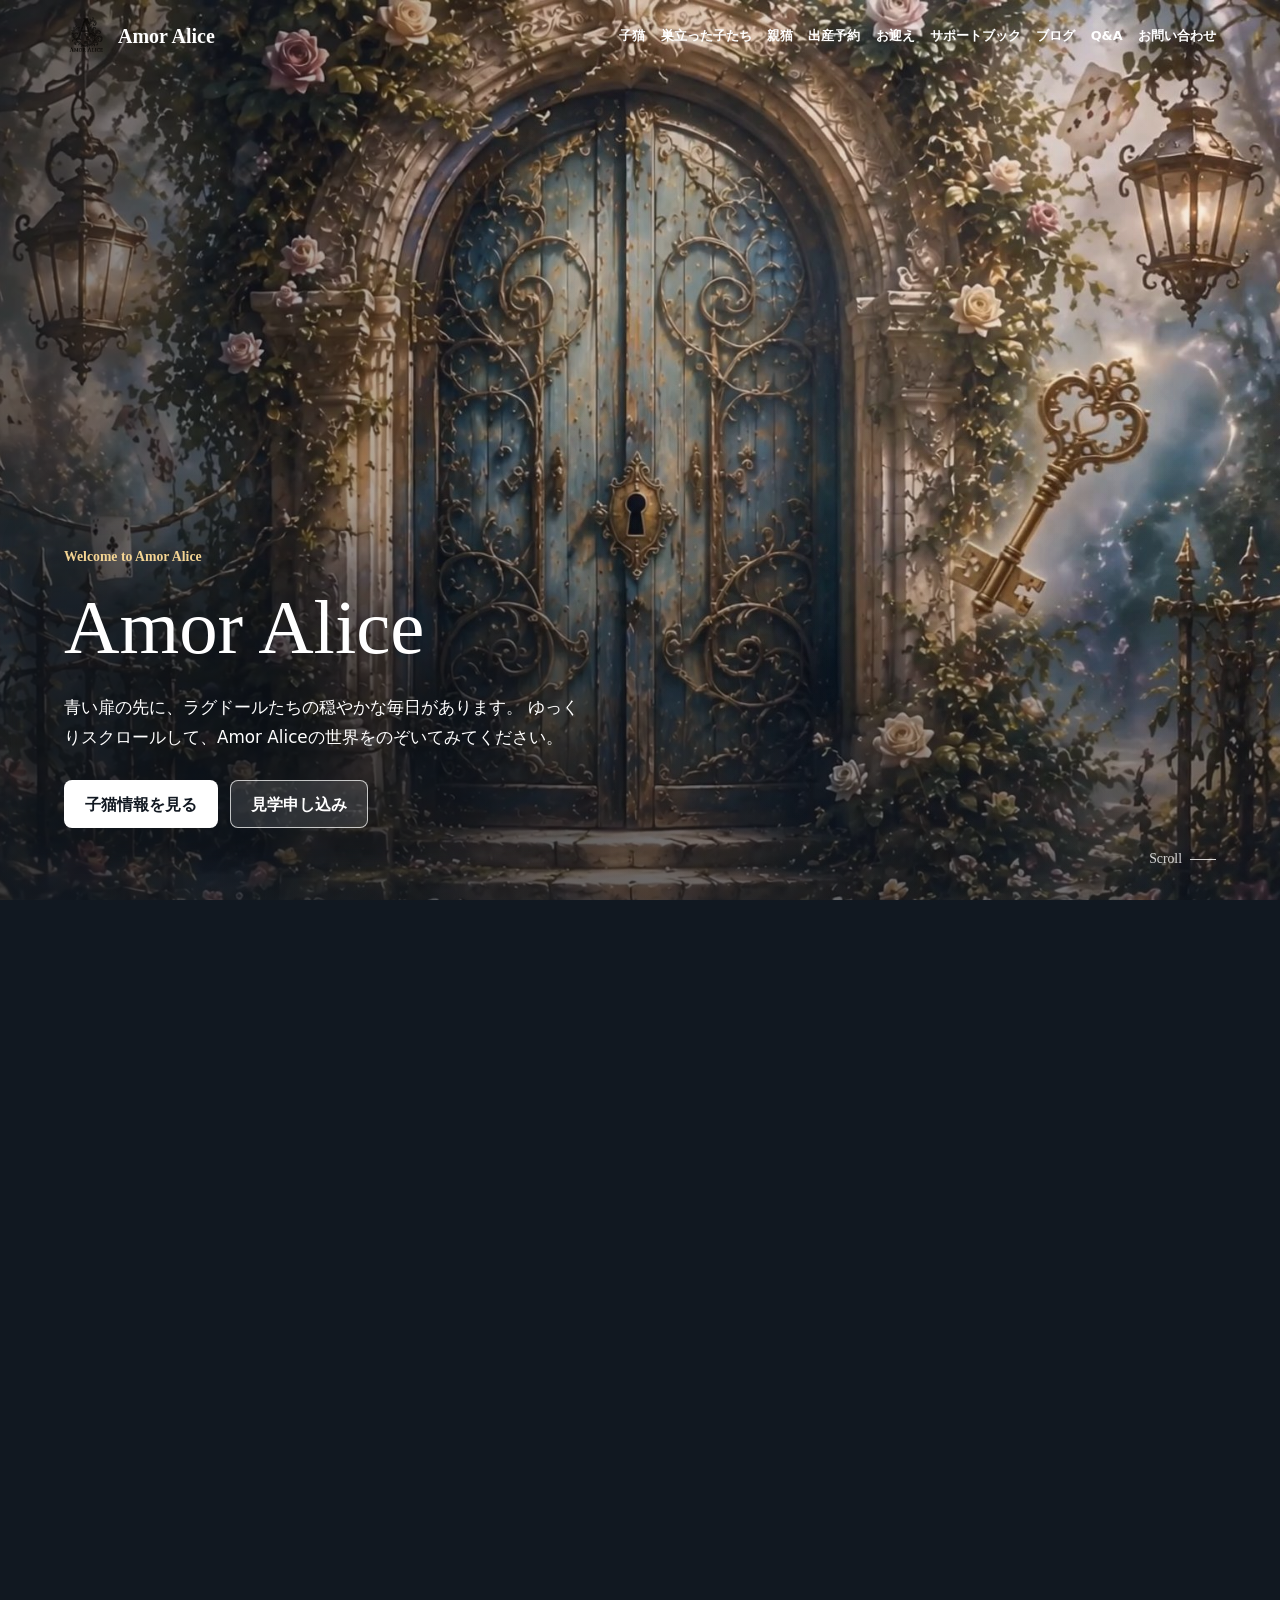
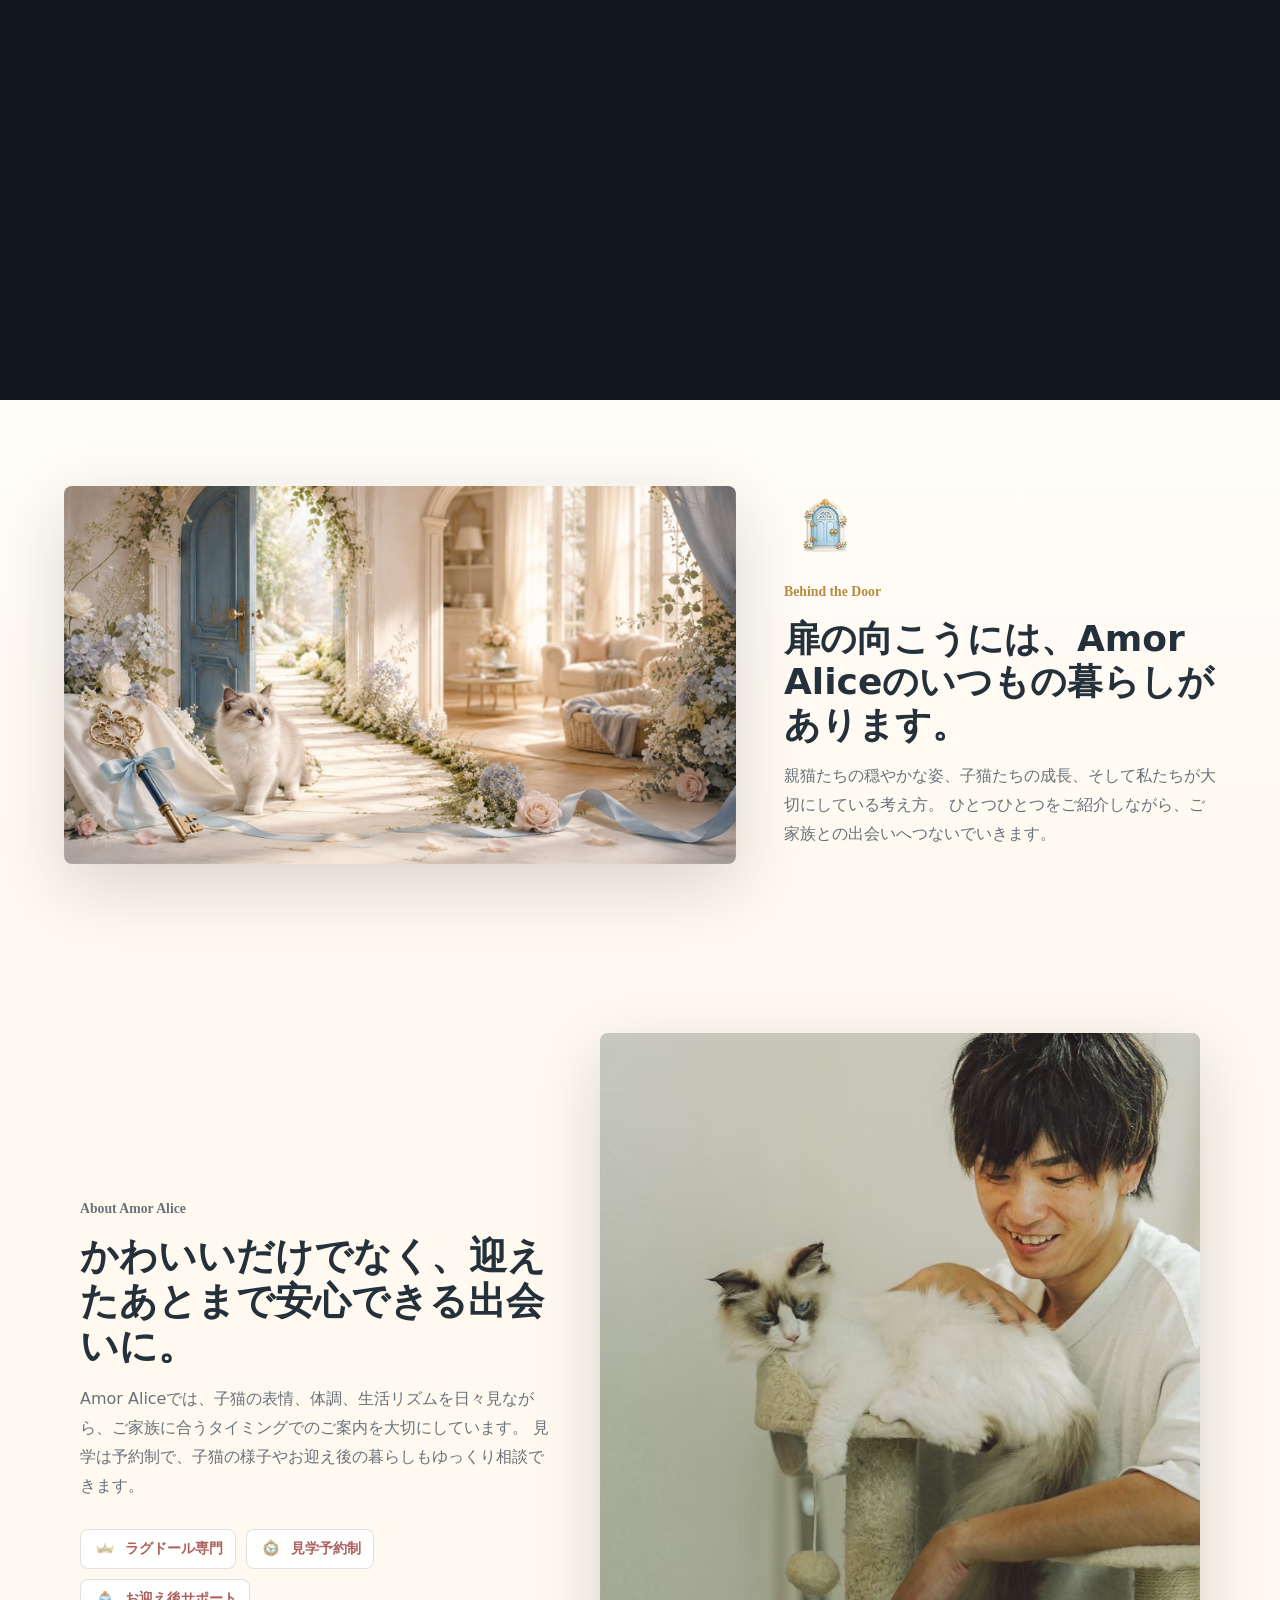
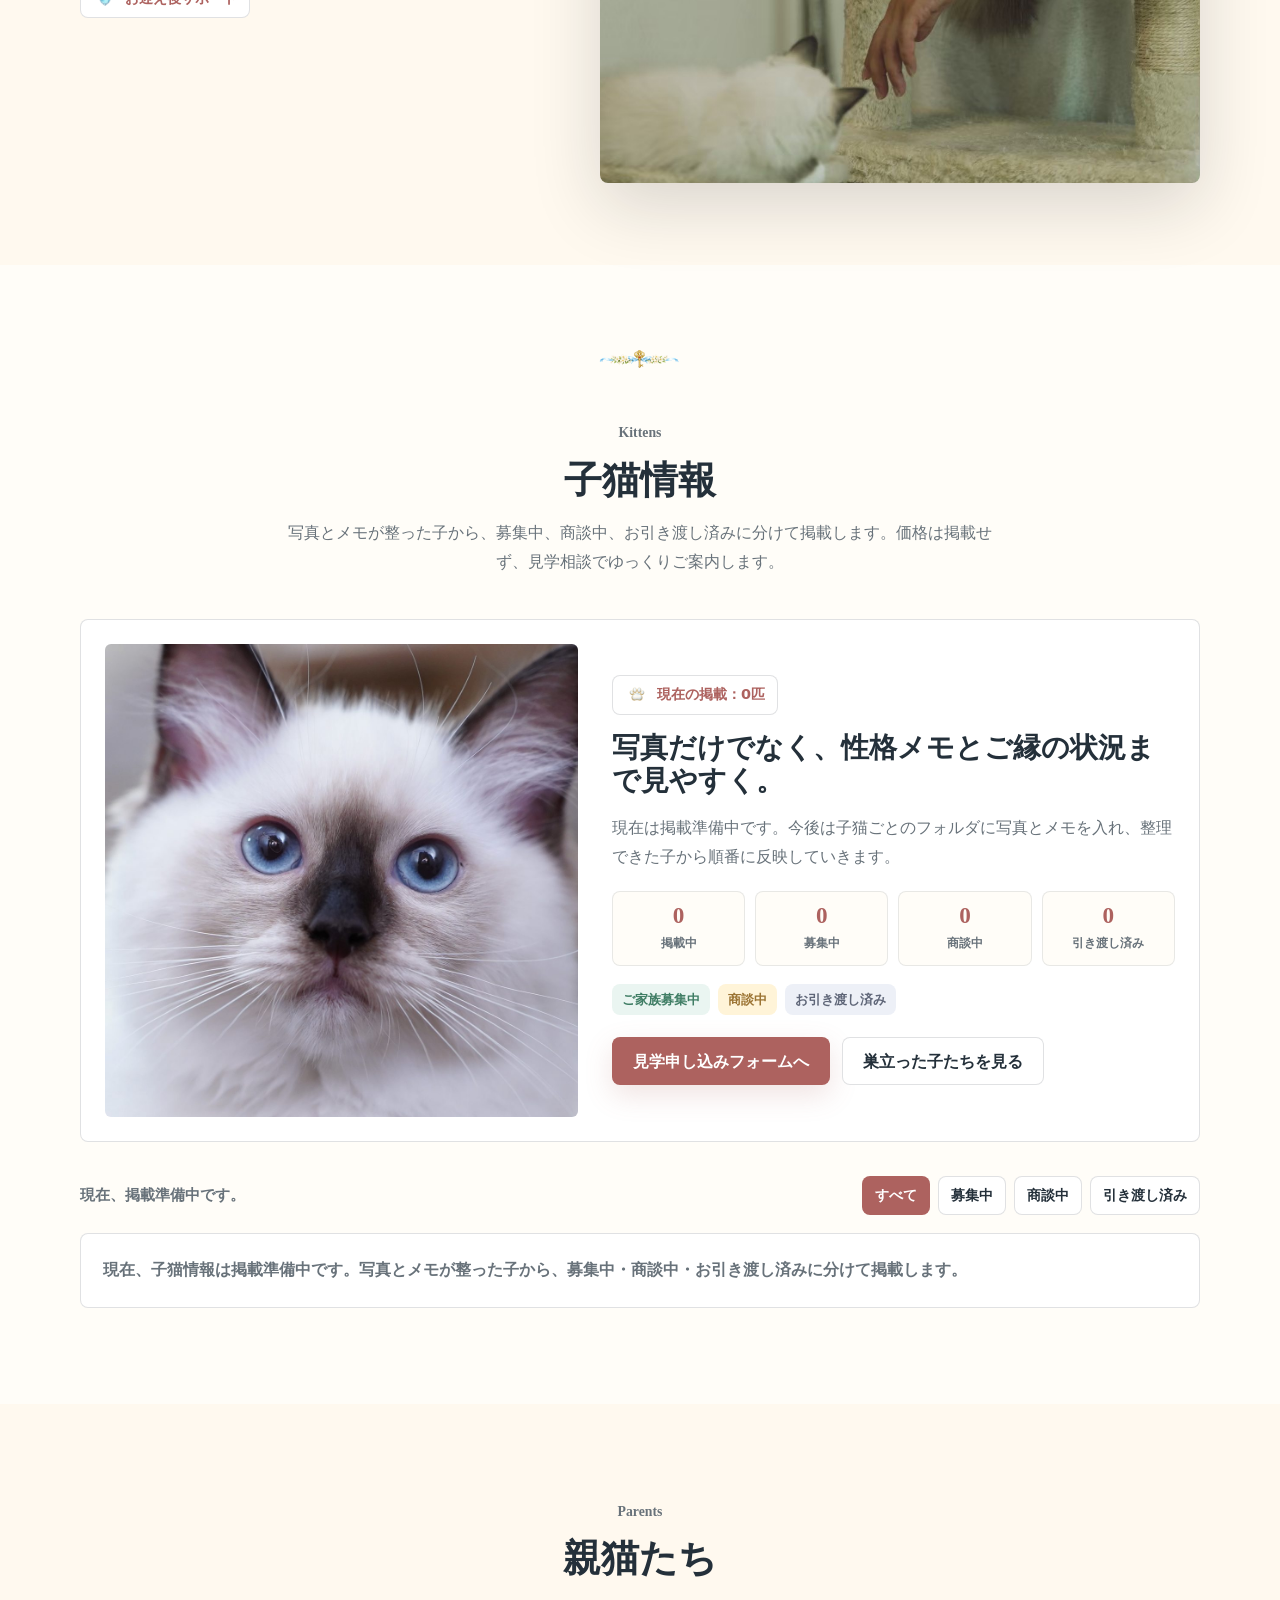
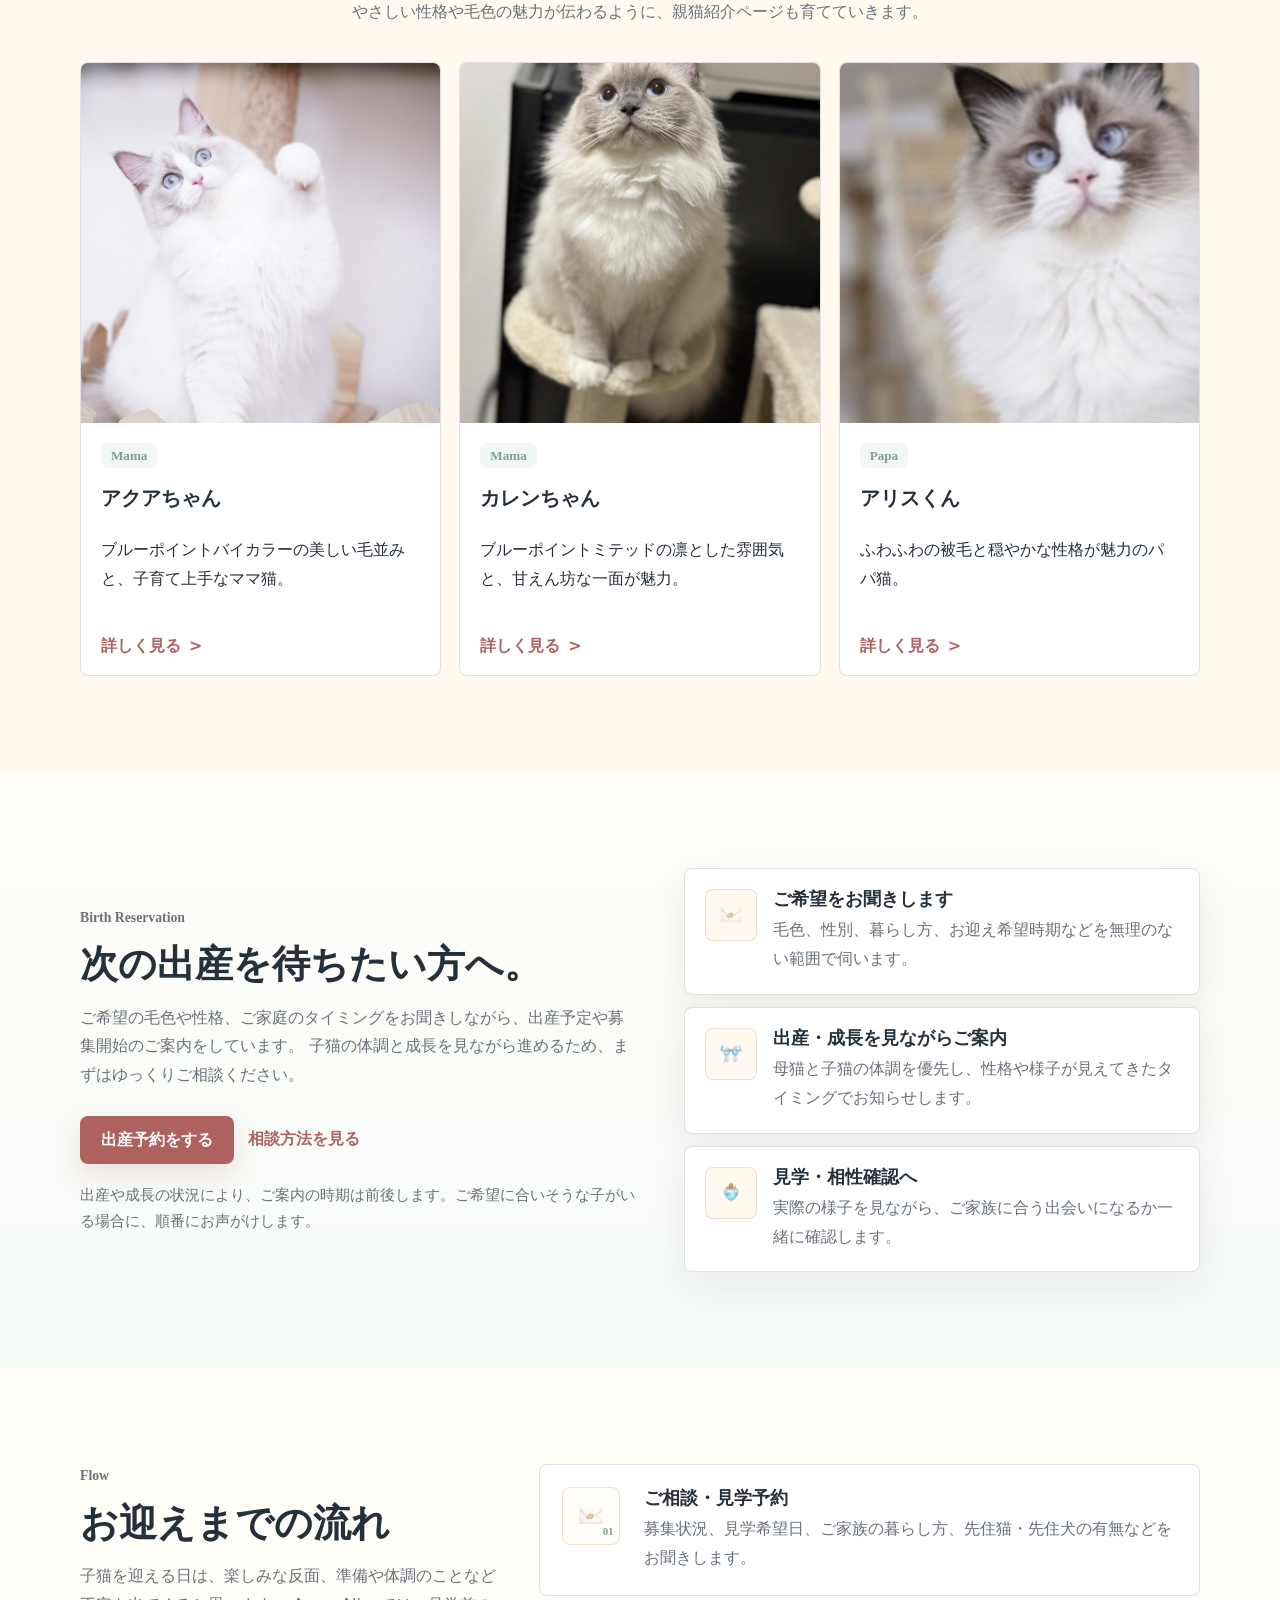
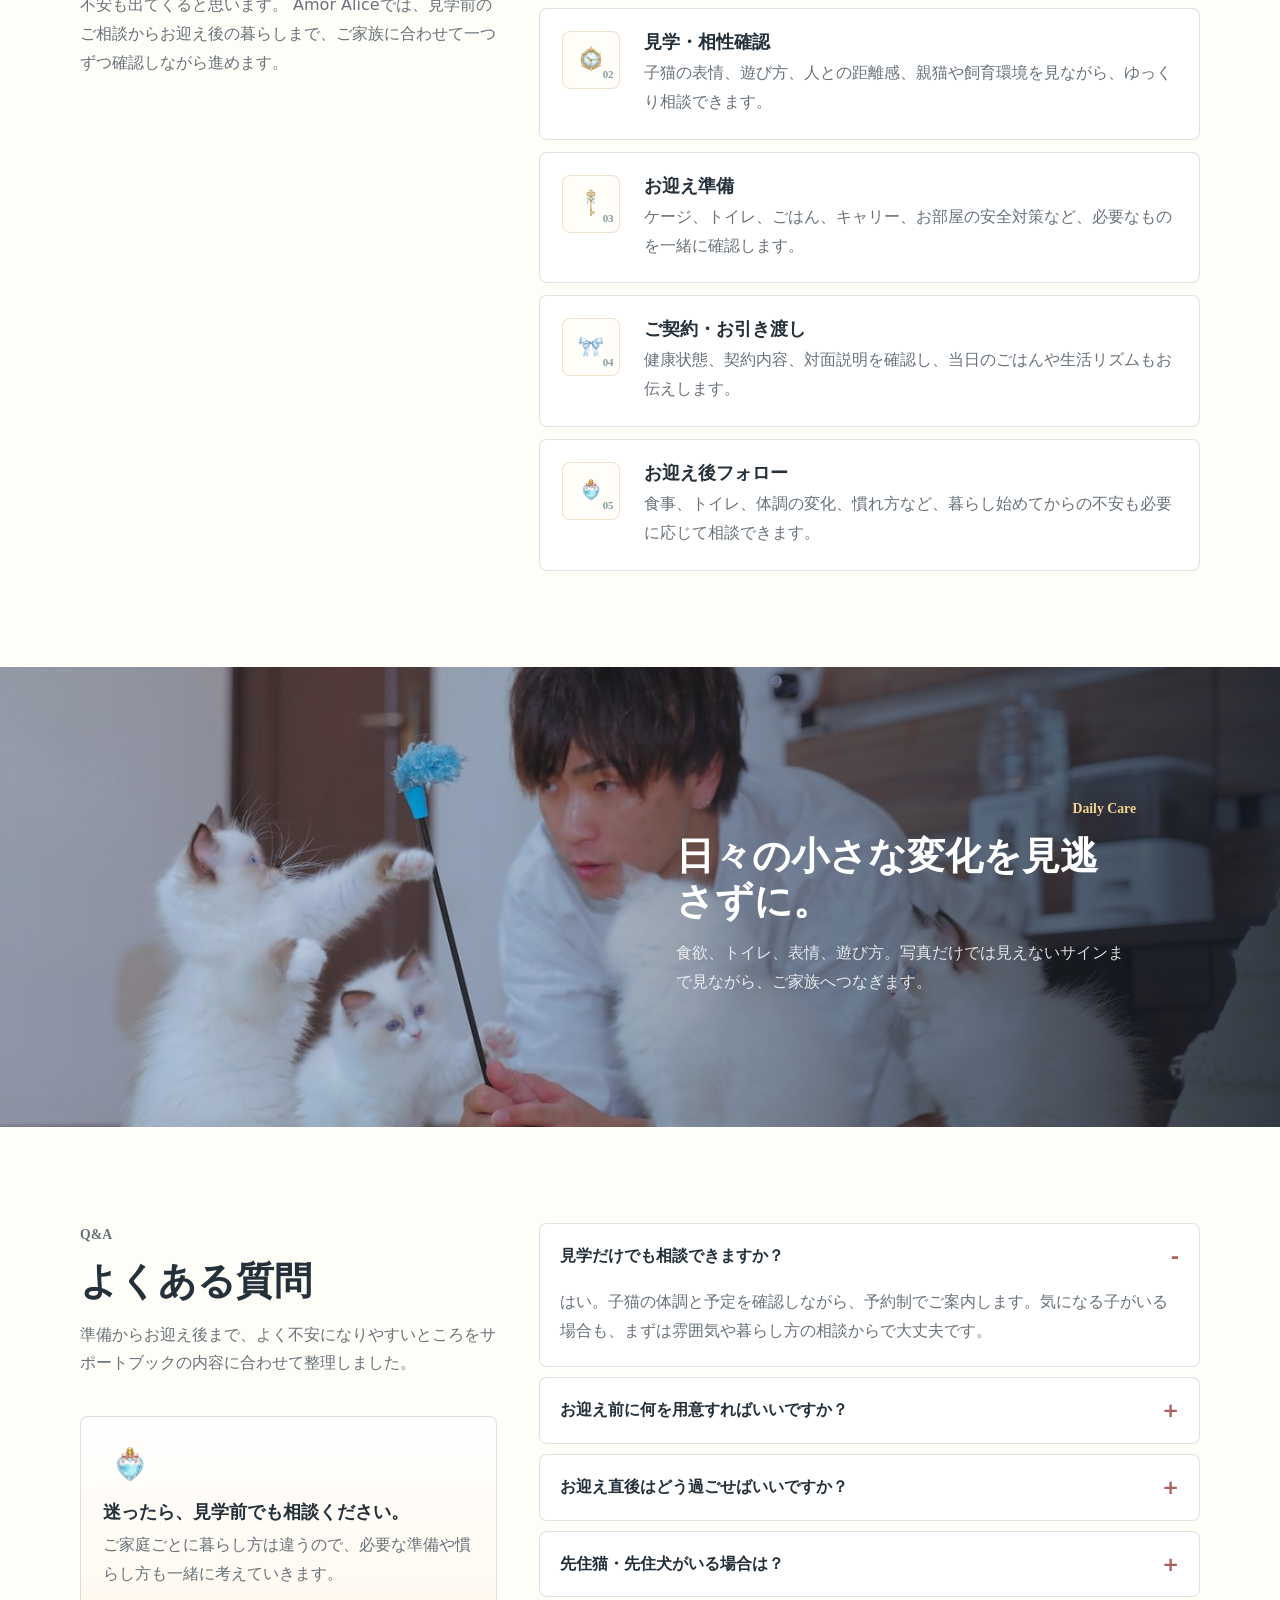
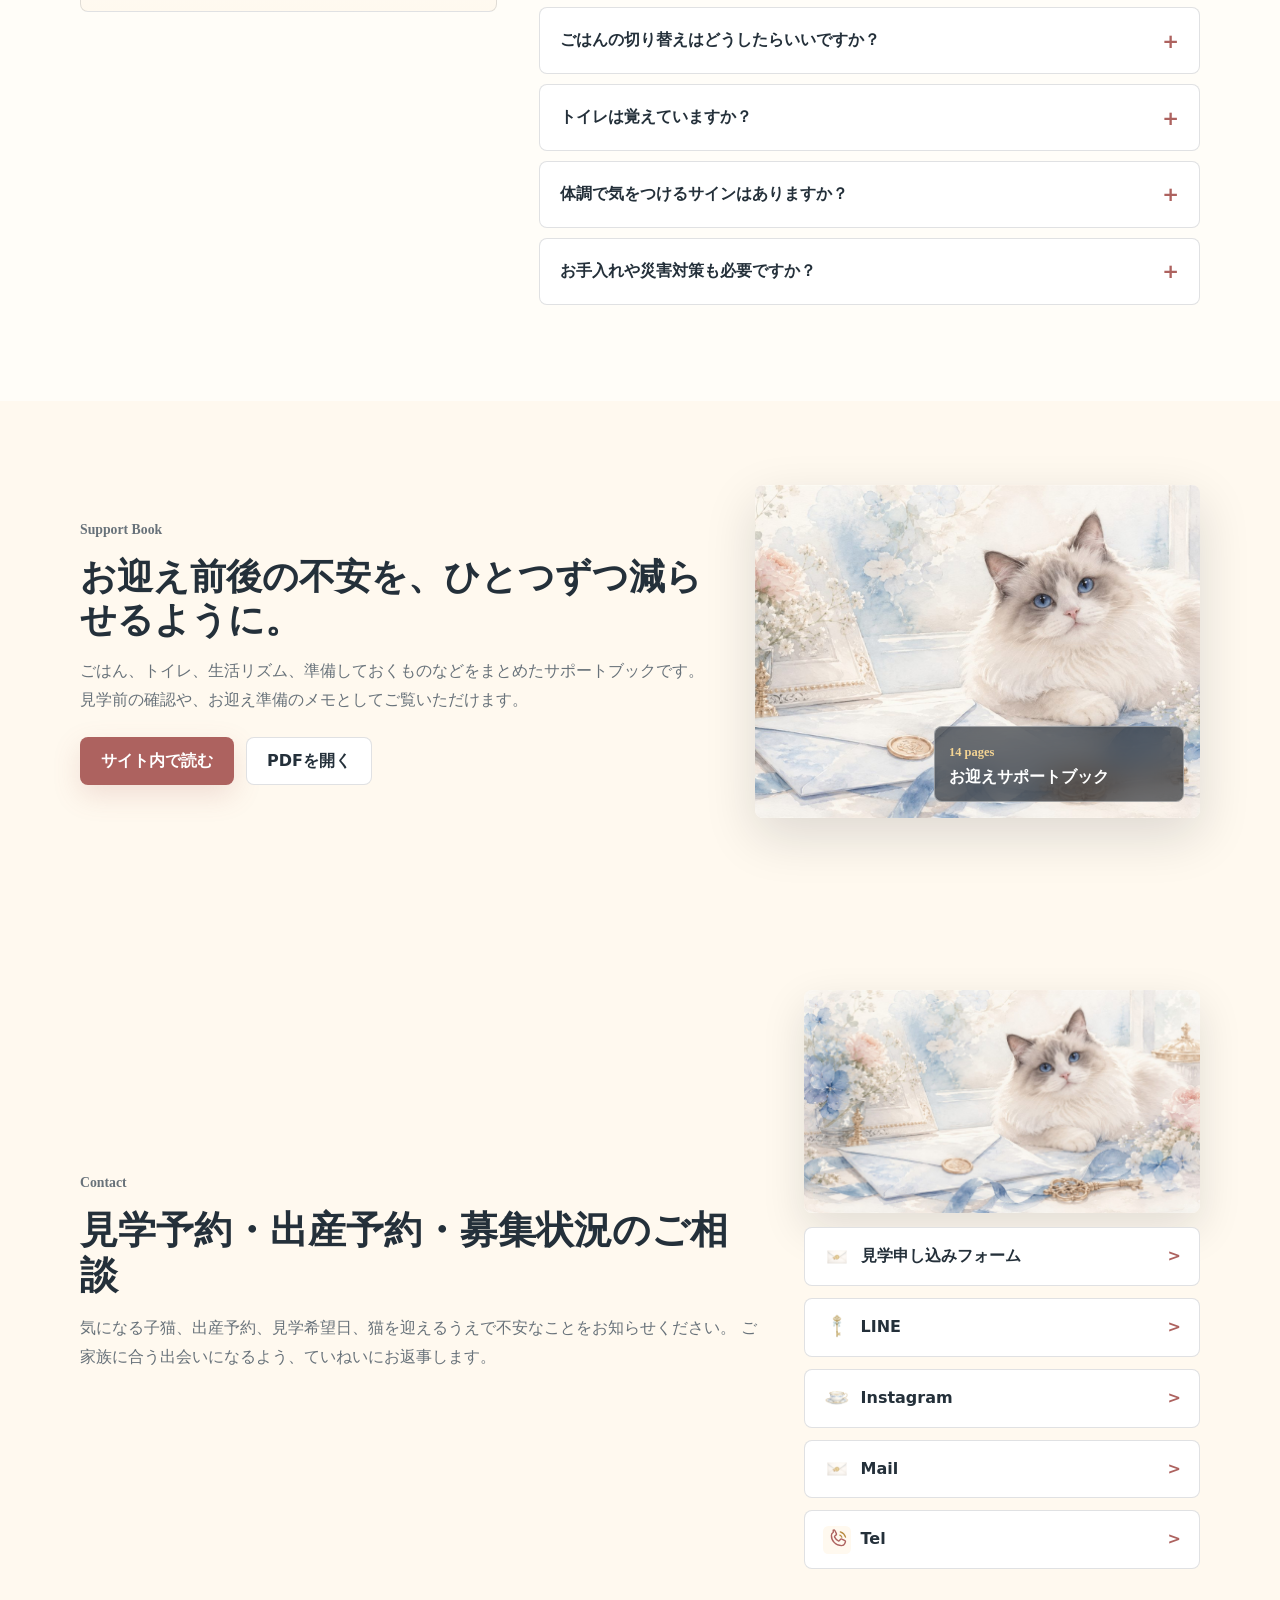
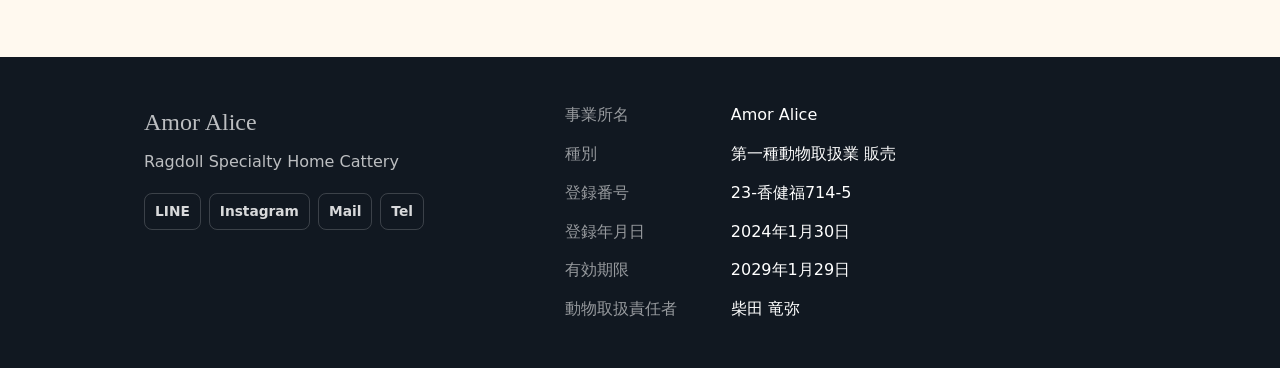
==== commit 5a7fc956: "Reset kitten listings for upload workflow" ====
--- a/index.html
+++ b/index.html
@@ -8,7 +8,7 @@
       name="description"
       content="Amor Aliceは、ラグドールの健やかな成長とご家族との出会いを大切にするホームキャッテリーです。"
     >
-    <link rel="stylesheet" href="styles.css?v=20260702-kittens1">
+    <link rel="stylesheet" href="styles.css?v=20260702-kittens-empty1">
   </head>
   <body>
     <header class="site-header" data-header>
@@ -115,7 +115,7 @@
             <p class="eyebrow">Kittens</p>
             <h2 id="kittens-title">子猫情報</h2>
             <p>
-              募集中、商談中、巣立った子の記録をまとめています。価格は掲載せず、性格やご縁の状況を見ながら見学相談でゆっくりご案内します。
+              写真とメモが整った子から、募集中、商談中、お引き渡し済みに分けて掲載します。価格は掲載せず、見学相談でゆっくりご案内します。
             </p>
           </div>
 
@@ -124,16 +124,16 @@
               <img src="assets/kitten-close.jpg" alt="青い瞳のラグドールの子猫">
             </figure>
             <div class="feature-copy">
-              <span class="status-pill"><img src="assets/generated/icon-paw.png" alt=""><span data-kitten-count>現在の掲載：5匹</span></span>
+              <span class="status-pill"><img src="assets/generated/icon-paw.png" alt=""><span data-kitten-count>現在の掲載：0匹</span></span>
               <h3>写真だけでなく、性格メモとご縁の状況まで見やすく。</h3>
               <p>
-                甘えん坊、おっとり、元気なところなど、日々見えてきた個性を短い言葉で残します。成長やご縁の状況に合わせて、表示は随時更新していきます。
+                現在は掲載準備中です。今後は子猫ごとのフォルダに写真とメモを入れ、整理できた子から順番に反映していきます。
               </p>
               <div class="kitten-stats" aria-label="子猫掲載状況">
-                <span><strong data-kitten-total>5</strong><small>掲載中</small></span>
+                <span><strong data-kitten-total>0</strong><small>掲載中</small></span>
                 <span><strong data-kitten-available>0</strong><small>募集中</small></span>
-                <span><strong data-kitten-talk>1</strong><small>商談中</small></span>
-                <span><strong data-kitten-graduated>4</strong><small>巣立ち済み</small></span>
+                <span><strong data-kitten-talk>0</strong><small>商談中</small></span>
+                <span><strong data-kitten-graduated>0</strong><small>引き渡し済み</small></span>
               </div>
               <div class="status-legend" aria-label="子猫のステータス">
                 <span class="status-available">ご家族募集中</span>
@@ -148,12 +148,12 @@
           </div>
 
           <div class="kitten-toolbar" aria-label="子猫一覧の表示切り替え">
-            <p data-kitten-filter-label>すべての子猫を表示しています。</p>
+            <p data-kitten-filter-label>現在、掲載準備中です。</p>
             <div class="kitten-filter" role="group" aria-label="ステータスで絞り込み">
               <button class="is-active" type="button" data-kitten-filter="all">すべて</button>
               <button type="button" data-kitten-filter="ご家族募集中">募集中</button>
               <button type="button" data-kitten-filter="商談中">商談中</button>
-              <button type="button" data-kitten-filter="お引き渡し済み">巣立ち済み</button>
+              <button type="button" data-kitten-filter="お引き渡し済み">引き渡し済み</button>
             </div>
           </div>
 
@@ -457,7 +457,7 @@
       </div>
     </footer>
 
-    <script src="kittens-data.js?v=20260702-kittens1"></script>
-    <script src="script.js?v=20260702-kittens1"></script>
+    <script src="kittens-data.js?v=20260702-kittens-empty1"></script>
+    <script src="script.js?v=20260702-kittens-empty1"></script>
   </body>
 </html>
